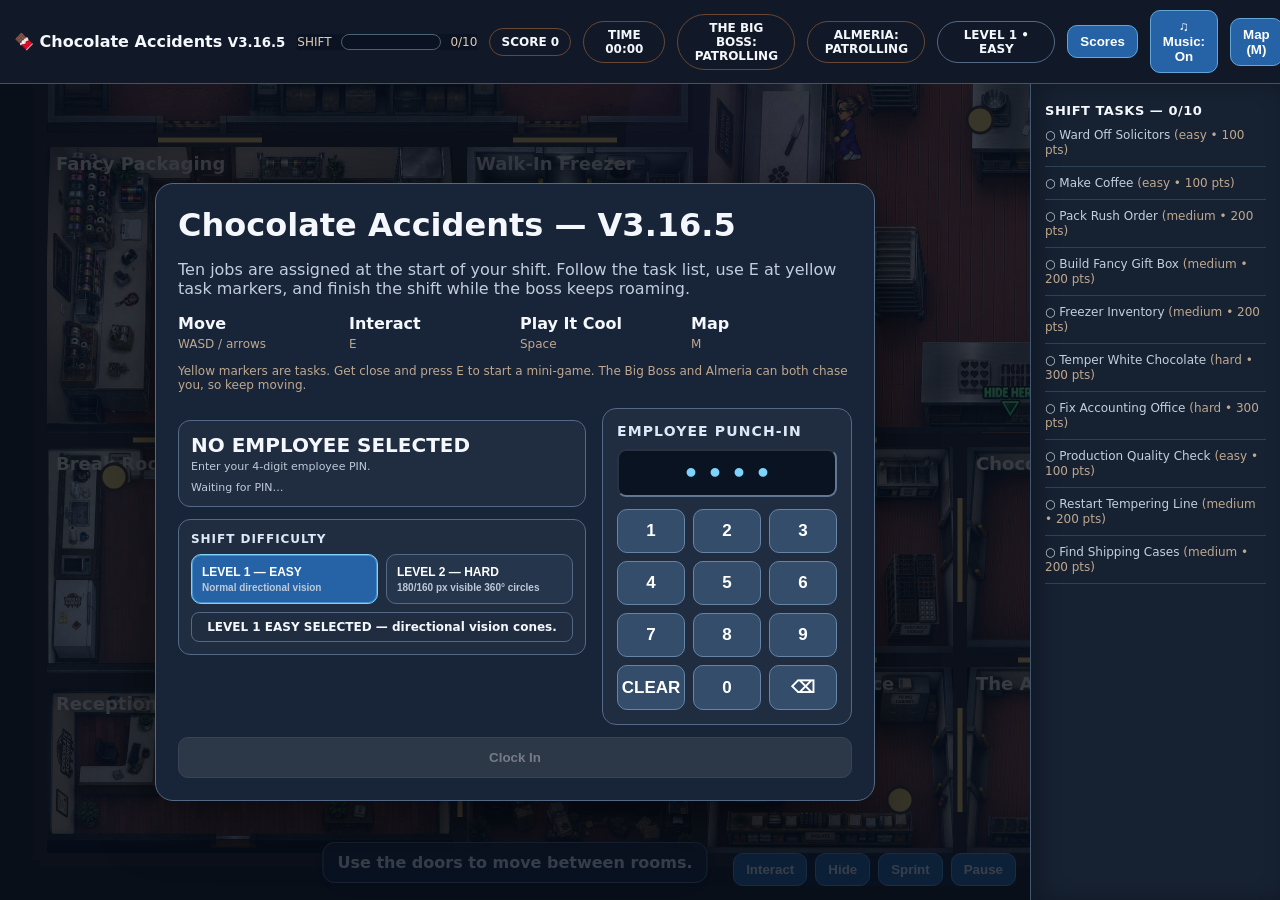
==== index.html @ e244dc90 "Add files via upload" ====
<!doctype html>
<html lang="en">
<head>
<meta charset="utf-8" />
<meta name="viewport" content="width=device-width,initial-scale=1,maximum-scale=1,user-scalable=no" />
<title>Chocolate Accidents — V3.16.5</title>
<style>
:root{--cream:#fff5e5;--brown:#27180f;--accent:#ffc35c;--danger:#ff6258;--green:#69d18f}
*{box-sizing:border-box}html,body{margin:0;height:100%;overflow:hidden;background:#100c09;color:var(--cream);font-family:Inter,system-ui,Segoe UI,Arial,sans-serif}
#app{height:100%;display:grid;grid-template-columns:minmax(0,1fr) 250px;grid-template-rows:auto 1fr}.topbar{grid-column:1/-1;min-height:64px;background:linear-gradient(#2c1d14,#1d130e);border-bottom:1px solid #5c3e2b;display:flex;align-items:center;gap:12px;padding:10px 14px;z-index:5}.brand{font-weight:900;white-space:nowrap}.brand span{color:var(--accent)}.progress-wrap{flex:1;display:flex;gap:9px;align-items:center;min-width:180px}.bar{height:16px;flex:1;border-radius:99px;overflow:hidden;background:#0e0a07;border:1px solid #674630}.fill{height:100%;width:0;background:linear-gradient(90deg,#ffd779,#ff9d48)}.stat{font-size:12px;color:#decab2;white-space:nowrap}.pill{padding:6px 10px;border:1px solid #684733;border-radius:999px;font-size:12px;font-weight:900;min-width:118px;text-align:center}button{border:1px solid #765239;background:#38251a;color:#fff4e7;border-radius:10px;padding:8px 12px;font-weight:800;cursor:pointer}button:hover{background:#4b3222}button:disabled{opacity:.45}.stage{grid-column:1;grid-row:2;position:relative;min-height:0;background:#090705}canvas{display:block;width:100%;height:100%}.hint{position:absolute;left:50%;bottom:17px;transform:translateX(-50%);background:#21150feF;border:1px solid #74513a;border-radius:12px;padding:10px 14px;font-weight:800;max-width:min(92vw,680px);text-align:center;pointer-events:none;box-shadow:0 8px 28px #0009}.controls{position:absolute;right:14px;bottom:14px;display:flex;gap:8px;flex-wrap:wrap;justify-content:flex-end}.overlay{position:absolute;inset:0;background:#080605ca;display:none;align-items:center;justify-content:center;padding:18px;z-index:10}.overlay.show{display:flex}.card{width:min(720px,96vw);max-height:90vh;overflow:auto;background:linear-gradient(#2d1e15,#21160f);border:1px solid #78533a;border-radius:18px;padding:22px;box-shadow:0 24px 80px #000c}.card h1,.card h2{margin:0 0 8px}.sub{color:#d5bea6}.small{font-size:12px;color:#bfa88f}.row{display:flex;gap:10px;flex-wrap:wrap}.row>div{flex:1;min-width:120px}.taskArea{margin-top:14px;padding:16px;background:#160f0b;border:1px solid #60432f;border-radius:14px}.taskArea .bar{height:24px}.taskBtns{display:flex;gap:8px;justify-content:center;flex-wrap:wrap;margin-top:14px}.taskBtns button{min-width:92px}.taskList{grid-column:2;grid-row:2;background:#17100d;border-left:1px solid #5b3d2a;padding:16px 14px;overflow:auto;box-shadow:inset 8px 0 22px #0004}.taskList b{font-size:13px;letter-spacing:.04em}.taskList div{font-size:12px;color:#d9c2a9;margin-top:9px;line-height:1.25;padding-bottom:8px;border-bottom:1px solid #332319}.taskList .done{color:#76d89b;text-decoration:line-through}.roomToast{position:absolute;left:50%;top:18px;transform:translateX(-50%);padding:8px 16px;border-radius:999px;background:#110c08dc;border:1px solid #6d4a34;font-weight:900;opacity:0;transition:opacity .18s;pointer-events:none}.roomToast.show{opacity:1}@media(max-width:760px){#app{grid-template-columns:1fr;grid-template-rows:auto 1fr auto}.topbar{grid-column:1;grid-row:1;flex-wrap:wrap}.brand{width:100%}.progress-wrap{order:3;width:100%}.stage{grid-column:1;grid-row:2}.taskList{grid-column:1;grid-row:3;max-height:112px;border-left:0;border-top:1px solid #5b3d2a;padding:8px 12px;display:grid;grid-template-columns:repeat(2,minmax(0,1fr));gap:3px 12px}.taskList b{grid-column:1/-1}.taskList div{font-size:10px;margin-top:2px;padding-bottom:2px;border-bottom:0}.controls{bottom:72px}.hint{bottom:126px}#mobilePad{display:grid}}


.miniBar{position:relative;overflow:visible!important;margin-top:22px}
.scanZone{display:none;position:absolute;left:45%;width:20%;top:0;bottom:0;background:#65d18f55;border-left:2px solid #8ff0ae;border-right:2px solid #8ff0ae;z-index:1}
.scanBoundary{display:none;position:absolute;top:-4px;bottom:-4px;width:3px;background:#fff1a8;z-index:4;box-shadow:0 0 5px #000}
.scanBoundary span{position:absolute;top:-23px;left:50%;transform:translateX(-50%);font-size:10px;font-weight:900;letter-spacing:.08em;color:#fff1a8;background:#24170f;border:1px solid #7b583c;border-radius:5px;padding:2px 5px;white-space:nowrap}
.scanLow{left:45%}.scanHigh{left:65%}
.scanInstruction{display:none;text-align:center;margin-top:10px;font-size:12px;color:#e7d6bf;font-weight:700}
.miniBar.scanning .scanZone,.miniBar.scanning .scanBoundary,.miniBar.scanning + .scanInstruction{display:block}
.miniBar.scanning #miniFill{position:absolute!important;top:-3px!important;bottom:-3px!important;height:auto!important;width:5px!important;left:0;background:#ffef69!important;border-radius:4px!important;z-index:5;box-shadow:0 0 8px #ffef69}


.heatGame{display:none;margin-top:18px}
.heatGame.active{display:block}
.heatReadout{display:flex;align-items:center;justify-content:space-between;color:#d7c0a7;font-size:11px;font-weight:800;letter-spacing:.08em}
.heatReadout strong{font-size:22px;color:#f4e6d1;letter-spacing:0}
.heatMeter{position:relative;height:32px;margin-top:28px;border:2px solid #704c34;border-radius:10px;background:linear-gradient(90deg,#6b91bf 0%,#8fb0c8 22%,#bba96d 48%,#b87548 72%,#a9483f 100%);overflow:visible}
.perfectZone{position:absolute;left:42.5%;width:17.5%;top:-2px;bottom:-2px;border:3px solid #9be6a7;background:#74c98244;border-radius:7px}
.perfectZone span{position:absolute;left:50%;top:-27px;transform:translateX(-50%);white-space:nowrap;font-size:10px;font-weight:900;letter-spacing:.08em;color:#9be6a7;background:#20150f;border:1px solid #5a3e2d;border-radius:5px;padding:2px 6px}
.heatNeedle{position:absolute;left:17.5%;top:-8px;width:5px;height:44px;background:#fff3b5;border-radius:5px;transform:translateX(-50%);box-shadow:0 0 7px #000}
.heatNeedle:after{content:'';position:absolute;left:50%;top:-7px;transform:translateX(-50%);border-left:6px solid transparent;border-right:6px solid transparent;border-top:8px solid #fff3b5}
.heatScale{display:flex;justify-content:space-between;margin-top:7px;color:#bba58c;font-size:10px}
.temperLabel{display:flex;justify-content:space-between;align-items:center;margin-top:18px;font-size:12px;color:#e6d4bd}
.temperTrack{height:12px;margin-top:6px;border:1px solid #684833;border-radius:999px;background:#241811;overflow:hidden}
.temperFill{height:100%;width:0%;background:#79ce8c;transition:width .1s linear}
.heatHelp{text-align:center;color:#d9c3a8;font-size:11px;margin:10px 0 0}


/* V3.15.4 employee punch-in */
.punchWrap{display:grid;grid-template-columns:minmax(0,1fr) 250px;gap:16px;align-items:start;margin-top:16px}
.punchPanel{background:#21150f;border:1px solid #6b4933;border-radius:14px;padding:14px}
.punchPanel h3{margin:0 0 8px;font-size:14px;letter-spacing:.08em}
.pinDisplay{height:48px;border:2px inset #6b4933;border-radius:9px;background:#0d0b09;color:#f6e8cf;display:flex;align-items:center;justify-content:center;font-size:25px;font-weight:900;letter-spacing:.32em;padding-left:.32em;margin:10px 0 12px}
.keypad{display:grid;grid-template-columns:repeat(3,1fr);gap:8px}
.keypad button{padding:11px 0;font-size:17px;font-weight:900}
.employeeCard{background:#1b120d;border:1px solid #60422f;border-radius:12px;padding:12px;margin-top:12px}
.employeeCard .empName{font-size:20px;font-weight:900;color:#f2dfc5}
.employeeCard .empRole{font-size:11px;color:#c9ae90;margin-top:3px}
.employeeCard .empStatus{font-size:11px;margin-top:8px;color:#d6c3ab}
.empReady{color:#83d99a!important}
.pinError{color:#e88276!important}
#startBtn[disabled]{opacity:.4;cursor:not-allowed;filter:grayscale(.4)}
@media(max-width:700px){.punchWrap{grid-template-columns:1fr}.punchPanel{max-width:330px;margin:auto;width:100%}}


/* V3.15.4 cool industrial UI */
html,body{background:#0b1220!important;color:#f4f7fb!important}
.topbar{background:#111827!important;border-color:#41536a!important;color:#f4f7fb!important}
.brand,.brand span{color:#f4f7fb!important}.progress-wrap,.progress,.bar,.temperTrack{background:#0b1322!important;border-color:#4b6079!important}
.taskList{background:#162132!important;border-color:#43566f!important;color:#f4f7fb!important}.taskList div{color:#c4cfdd!important;border-color:#304156!important}.taskList .done{color:#65d98a!important}
.overlay{background:#07101dcc!important}.card{background:#182437!important;border-color:#536985!important;color:#f4f7fb!important;box-shadow:0 18px 55px #0008!important}.card .sub,.sub{color:#c2cedd!important}
button{background:#2563a6!important;border-color:#62a6d8!important;color:#fff!important}button:hover{background:#3179bd!important}button.secondary,#leaveTaskBtn{background:#334155!important;border-color:#64748b!important}
.hint,.roomToast{background:#172235e8!important;border-color:#5d718c!important;color:#fff!important}.taskArea,.employeeCard,.punchPanel{background:#202d40!important;border-color:#536985!important}
.employeeCard .empName{color:#f4f7fb!important}.employeeCard .empRole,.employeeCard .empStatus{color:#bdc9d8!important}.pinDisplay{background:#091321!important;border-color:#607894!important;color:#7dd3fc!important}
.punchPanel h3{color:#dce8f5!important}.keypad button{background:#334d6b!important;border-color:#6685a6!important}.keypad button:hover{background:#41658a!important}.empReady{color:#69dc91!important}.pinError{color:#ff7c76!important}
.scanHelp,.scanInstruction,.heatHelp{color:#c5d2e1!important}.meter,.miniBar{background:#0d1726!important;border-color:#536985!important}.scanMark,.scanBoundary{background:#f8dc72!important}
.scanMark b,.scanBoundary span,.perfectZone span{background:#152236!important;border-color:#607895!important}.heatReadout,.temperLabel{color:#d8e3ef!important}.heatScale{color:#aebdce!important}
.controls{background:#111b2be6!important;border-color:#536985!important;color:#dce6f2!important}#startBtn[disabled]{background:#475569!important;border-color:#64748b!important}

/* V3.15.4 bathroom interaction */
#davidMessage{position:fixed;left:50%;top:20%;transform:translateX(-50%);z-index:40;
 display:none;padding:12px 18px;border-radius:12px;background:#111827ee;border:1px solid #71839a;
 color:#fff;font-weight:900;box-shadow:0 8px 28px #0008}
#davidMessage.show{display:block;animation:davidPop .18s ease-out}
@keyframes davidPop{from{transform:translateX(-50%) scale(.92);opacity:0}to{transform:translateX(-50%) scale(1);opacity:1}}


/* V3.15.4 mobile experience */
#tasksToggleBtn{display:none}
#mobileJoystick{display:none}
.actionIcon{display:none}
.actionLabel{display:inline}
.stage button,#mobileJoystick,#mobileJoystick *,#actionControls,#actionControls *{
  -webkit-user-select:none!important;user-select:none!important;
  -webkit-touch-callout:none!important;-webkit-tap-highlight-color:transparent!important;
}
.stage button,#mobileJoystick{touch-action:none}

@media(max-width:760px){
  html,body,#app,.stage,canvas{overscroll-behavior:none}
  #app{grid-template-columns:1fr!important;grid-template-rows:auto minmax(0,1fr)!important}
  .topbar{grid-column:1!important;grid-row:1!important;min-height:52px!important;padding:6px 8px!important;gap:6px!important;flex-wrap:nowrap!important}
  .brand{width:auto!important;flex:1;font-size:13px;overflow:hidden;text-overflow:ellipsis}
  .brand small{display:none}
  .progress-wrap{order:0!important;width:auto!important;min-width:72px!important;max-width:128px!important;gap:4px!important}
  .progress-wrap .stat:first-child{display:none}
  .bar{height:11px!important}
  .stat{font-size:10px!important}
  .pill,#restartBtn{display:none!important}
  #mapBtn,#tasksToggleBtn{padding:7px 9px!important;border-radius:9px!important;font-size:11px!important;min-width:0!important;flex:none}
  #tasksToggleBtn{display:block!important}

  .stage{grid-column:1!important;grid-row:2!important;overflow:hidden!important}

  .taskList{
    position:fixed!important;z-index:25!important;top:58px!important;right:8px!important;
    width:min(82vw,330px)!important;max-height:52vh!important;display:block!important;
    padding:12px 14px!important;border:1px solid #536985!important;border-radius:14px!important;
    box-shadow:0 14px 38px #000a!important;
    transform:translateX(calc(100% + 22px));opacity:0;pointer-events:none;
    transition:transform .18s ease,opacity .18s ease;
  }
  .taskList.mobileOpen{transform:translateX(0);opacity:1;pointer-events:auto}
  .taskList b{display:block;font-size:12px;margin-bottom:5px}
  .taskList div{font-size:11px!important;margin-top:5px!important;padding:5px 0!important;border-bottom:1px solid #304156!important}

  #mobileJoystick{
    display:block;position:absolute;left:14px;bottom:max(14px,env(safe-area-inset-bottom));
    width:118px;height:118px;z-index:7;
  }
  .joystickRing{
    position:absolute;inset:0;border-radius:50%;background:#111b2bb8;border:2px solid #6b819cbb;
    box-shadow:inset 0 0 25px #0008,0 5px 20px #0007;
  }
  .joystickRing:before{content:'';position:absolute;left:50%;top:50%;width:5px;height:5px;border-radius:50%;background:#91a5bd;transform:translate(-50%,-50%);opacity:.7}
  .joystickKnob{
    position:absolute;width:52px;height:52px;left:50%;top:50%;border-radius:50%;
    transform:translate(-50%,-50%);background:#3979a9e8;border:2px solid #84b8de;
    box-shadow:0 5px 15px #0008,inset 0 1px 3px #ffffff44;pointer-events:none;
  }

  .controls{
    right:14px!important;bottom:max(16px,env(safe-area-inset-bottom))!important;
    display:grid!important;grid-template-columns:58px 58px!important;grid-template-rows:58px 58px!important;
    gap:8px!important;width:auto!important;background:transparent!important;border:0!important;box-shadow:none!important;z-index:8;
  }
  .actionBtn{
    width:58px!important;height:58px!important;min-width:0!important;padding:0!important;border-radius:50%!important;
    display:flex!important;flex-direction:column;align-items:center;justify-content:center;gap:1px;opacity:.9;
    box-shadow:0 5px 18px #0008!important;
  }
  .interactAction{grid-column:2;grid-row:1 / span 2;align-self:center;width:66px!important;height:66px!important;margin-left:-4px}
  .hideAction{grid-column:1;grid-row:1}
  .sprintAction{grid-column:1;grid-row:2}
  .actionIcon{display:block;font-size:20px;line-height:20px}
  .interactAction .actionIcon{font-size:23px}
  .actionLabel{display:block;font-size:8px;line-height:9px;max-width:52px;overflow:hidden;text-overflow:ellipsis;white-space:nowrap}

  .hint{
    left:50%!important;bottom:max(94px,calc(env(safe-area-inset-bottom) + 94px))!important;
    max-width:56vw!important;padding:7px 10px!important;font-size:10px!important;line-height:1.2!important;border-radius:10px!important;
  }
  .roomToast{top:10px!important;font-size:11px!important;padding:6px 11px!important}

  .overlay{padding:8px!important}
  .card{width:min(96vw,720px)!important;max-height:88dvh!important;padding:14px!important;border-radius:14px!important}
  .card h1{font-size:22px}.card h2{font-size:19px}
  .taskArea{padding:11px!important;margin-top:9px!important}
  .taskBtns{margin-top:10px!important;gap:6px!important}
  .taskBtns button{min-width:76px!important;padding:9px 10px!important}
}


/* V3.15.4 Shipping Computer Arcade Hub */
.arcadeOverlay{position:absolute;inset:0;z-index:50;display:none;align-items:center;justify-content:center;padding:12px;background:#07101df2}
.arcadeOverlay.show{display:flex}
.arcadeShell{width:min(100%,1060px);height:min(100%,730px);display:grid;grid-template-rows:auto minmax(0,1fr);overflow:hidden;border:2px solid #607894;border-radius:16px;background:#0b1220;box-shadow:0 24px 70px #000c}
.arcadeBar{display:flex;align-items:center;justify-content:space-between;gap:12px;padding:8px 12px;background:#111827;border-bottom:1px solid #536985;color:#f4f7fb;font-weight:900}
.arcadeBar strong{color:#69d18f;letter-spacing:.06em}
.arcadePauseNotice{padding:4px 8px;border:1px solid #69d18f88;border-radius:999px;color:#b9f3cb;background:#163525;font-size:10px;letter-spacing:.06em;white-space:nowrap}
.arcadeBar .arcadeActions{display:flex;gap:8px;align-items:center}
.arcadeBar button{padding:6px 10px!important;background:#334155!important}
#backToArcadeBtn{display:none}
.arcadeMenu{display:flex;flex-direction:column;align-items:center;justify-content:center;gap:18px;padding:24px;overflow:auto;background:radial-gradient(circle at 50% 20%,#1b2d46 0,#0b1220 60%)}
.arcadeMenu h2{margin:0;font-size:28px;letter-spacing:.08em;color:#f5cf62}
.arcadeMenu p{margin:0;color:#b8c7d8;text-align:center}
.arcadeGames{width:min(980px,100%);display:grid;grid-template-columns:repeat(3,minmax(0,1fr));gap:14px}
.arcadeGameCard{min-height:190px;border:2px solid #526a86;border-radius:16px;background:#17243a;padding:18px;display:flex;flex-direction:column;justify-content:space-between;gap:10px;text-align:left}
.arcadeGameCard:hover{border-color:#78a9d8;background:#1d304d}
.arcadeGameCard h3{margin:0;color:#fff;font-size:20px}
.arcadeGameCard p{margin:0;text-align:left;color:#b9c9da;font-size:13px;line-height:1.4}
.arcadeGameCard .gameIcon{font-size:38px}
.arcadeGameCard button{align-self:stretch;margin-top:8px;background:#2563a6!important}
.arcadeGameView{display:none;min-height:0;background:#08090c}
.arcadeGameView.show{display:block}
#arcadeFrame{display:block;width:100%;height:100%;border:0;background:#08090c}
.arcadeNote{font-size:11px;color:#91a2b6}
@media(max-width:760px){
  .arcadeOverlay{padding:4px}.arcadeShell{border-radius:10px}.arcadeBar{font-size:11px;padding:5px 7px}
  .arcadeGames{grid-template-columns:1fr}.arcadeGameCard{min-height:130px;padding:12px}
  .arcadeMenu{padding:12px}.arcadeMenu h2{font-size:21px}
}


/* V3.15.4 Shipping Scale */
.shippingScaleGame{display:none;margin:0 auto 10px;max-width:860px}
.shippingScaleGame.active{display:block}
.shippingScaleCanvas{position:relative;width:100%;aspect-ratio:1197/815;overflow:hidden;border-radius:12px;background:#111}
.shippingScaleCanvas>img{position:absolute;inset:0;width:100%;height:100%;object-fit:contain;pointer-events:none;-webkit-user-select:none;user-select:none}
.scaleBg{z-index:1}
.scaleNeedle{z-index:3;transform-origin:47.786% 65.399%;transform:rotate(-90deg);will-change:transform}
.scaleCap{z-index:4}
.scaleResetArt,.scaleLockArt{z-index:5}
.scaleResetDownArt,.scaleLockDownArt{z-index:6;opacity:0;transition:opacity .045s linear}
.scaleResetDownArt.pressed,.scaleLockDownArt.pressed{opacity:1}
.scaleWeight{position:absolute;z-index:6;left:81.1%;top:50.7%;width:12.7%;height:11.7%;display:flex;align-items:center;justify-content:center;color:#8cff69;font-family:"Courier New",monospace;font-weight:900;font-size:clamp(18px,4.1vw,48px);letter-spacing:.04em;text-shadow:0 0 8px #55ff4488;pointer-events:none}
.scaleResult{position:absolute;z-index:7;left:29.5%;top:77.8%;width:41%;height:13%;display:flex;align-items:center;justify-content:center;text-align:center;font-weight:900;font-size:clamp(11px,2vw,24px);letter-spacing:.03em;color:#a8e98f;text-shadow:0 2px 3px #000;pointer-events:none;padding:0 3%}
.scaleHotspot{position:absolute;z-index:10;padding:0!important;margin:0!important;border:0!important;background:transparent!important;box-shadow:none!important;border-radius:8px!important;cursor:pointer;touch-action:manipulation;-webkit-user-select:none;user-select:none;-webkit-touch-callout:none}
.scaleResetHotspot{left:10%;top:79%;width:17%;height:14%}
.scaleLockHotspot{left:73%;top:79%;width:17%;height:14%}
.scaleHotspot:focus-visible{outline:3px solid #fff8b5;outline-offset:-3px}
.scaleRoundStatus{text-align:center;font-weight:900;font-size:12px;letter-spacing:.08em;color:#c8d5e4;margin-top:7px}
@media(max-width:760px){
  .shippingScaleGame{max-width:96vw}
  .shippingScaleCanvas{border-radius:8px}
  .scaleWeight{font-size:clamp(15px,5vw,32px)}
  .scaleResult{font-size:clamp(9px,2.8vw,16px)}
  .scaleRoundStatus{font-size:10px;margin-top:4px}
}


/* V3.15.4: no hover/focus visual on Shipping Scale hit areas */
.scaleHotspot,.scaleHotspot:hover,.scaleHotspot:focus,.scaleHotspot:focus-visible,.scaleHotspot:active{
appearance:none!important;-webkit-appearance:none!important;background:transparent!important;
background-color:transparent!important;background-image:none!important;border:0!important;
outline:0!important;box-shadow:none!important;filter:none!important;
-webkit-tap-highlight-color:transparent!important}
.scaleHotspot:hover{transform:none!important}
.scaleHotspot:focus-visible{outline:none!important;outline-offset:0!important}


/* V3.15.4 difficulty selector */
.difficultyPanel{margin-top:12px;padding:12px;background:#202d40;border:1px solid #536985;border-radius:12px}
.difficultyTitle{font-size:12px;font-weight:900;letter-spacing:.08em;color:#dce8f5;margin-bottom:8px}
.difficultyChoices{display:grid;grid-template-columns:1fr 1fr;gap:8px}
.difficultyBtn{padding:10px!important;text-align:left!important;background:#25364c!important;border-color:#536985!important}
.difficultyBtn strong{display:block;font-size:12px}
.difficultyBtn span{display:block;font-size:10px;color:#bdc9d8;margin-top:3px;font-weight:600}
.difficultyBtn.selected{background:#2563a6!important;border-color:#7dd3fc!important;box-shadow:inset 0 0 0 1px #7dd3fc66}
.difficultyBtn[data-difficulty="hard"].selected{background:#7a294a!important;border-color:#e381a9!important;box-shadow:inset 0 0 0 1px #e381a966}
.difficultyNote{font-size:10px;color:#bdc9d8;margin-top:8px}.difficultyConfirm{font-size:12px!important;font-weight:900;color:#f4f7fb!important;padding:7px 9px;border:1px solid #536985;border-radius:8px;text-align:center}
@media(max-width:700px){.difficultyChoices{grid-template-columns:1fr}}
.scorePill{min-width:82px!important}.leaderboardCard{width:min(980px,96vw)!important}.leaderboardGrid{display:grid;grid-template-columns:repeat(3,minmax(0,1fr));gap:12px;margin:16px 0}.leaderboardPanel{background:#111827;border:1px solid #536985;border-radius:12px;padding:12px}.leaderboardPanel h3{margin:0 0 9px;color:#ffd779}.leaderboardRow{display:grid;grid-template-columns:28px 1fr auto;gap:7px;padding:7px 0;border-bottom:1px solid #334155;font-size:12px;text-align:left}.leaderboardRow:last-child{border-bottom:0}.leaderboardMeta{display:block;color:#9fb0c4;font-size:10px}.leaderboardEmpty{color:#9fb0c4;font-size:12px}.leaderboardActions{display:flex;gap:8px}.leaderboardActions button{flex:1}.endScoreSummary{margin:14px 0;padding:12px;border-radius:12px;background:#111827;border:1px solid #536985;font-weight:800}
.initialsEntry{display:none;margin:14px 0;padding:16px;background:#090f1b;border:2px solid #ffd779;border-radius:12px}.initialsEntry.show{display:block}.initialsEntry label{display:block;color:#ffd779;font-weight:900;letter-spacing:.12em;margin-bottom:10px}.initialsInput{display:block;width:190px;margin:0 auto 10px;padding:8px 12px;background:#020617;color:#fff5b8;border:2px solid #7dd3fc;border-radius:8px;text-align:center;font:900 38px/1 monospace;letter-spacing:.28em;text-transform:uppercase}.initialsInput:focus{outline:3px solid #7dd3fc55}.initialsStatus{min-height:18px;margin:8px 0;color:#bdc9d8;font-size:12px}.initialsSubmit{width:100%;background:#8a5a0b!important;border-color:#ffd779!important}
.pauseCard{width:min(520px,94vw)!important;text-align:center}.pauseCard h1{color:#ffd779}.pauseActions{display:grid;grid-template-columns:1fr 1fr;gap:10px;margin-top:18px}.pauseActions button{min-height:46px}.pauseActions .wide{grid-column:1/-1}.pauseControls{margin:14px 0 0;padding:12px;background:#0d1726;border:1px solid #536985;border-radius:10px;text-align:left;line-height:1.65}.pauseControls[hidden],.pauseConfirm[hidden]{display:none}.pauseConfirm{margin-top:14px;padding:14px;background:#251516;border:1px solid #a85c59;border-radius:10px}.pauseConfirmActions{display:flex;gap:8px;margin-top:10px}.pauseConfirmActions button{flex:1}.dangerButton{background:#642c2c!important;border-color:#b76464!important}.pauseHint{color:#9fb0c4;font-size:12px;margin-top:14px}
@media(max-width:900px){.leaderboardGrid{grid-template-columns:1fr}.scorePill{display:none!important}}

</style>
</head>
<body><div id="app">
<div class="topbar"><div class="brand">🍫 <span>Chocolate Accidents</span> <small>V3.16.5</small></div><div class="progress-wrap"><div class="stat">SHIFT</div><div class="bar"><div class="fill" id="shiftFill"></div></div><div class="stat" id="taskCount">0/10</div></div><div class="pill scorePill">SCORE <span id="scoreValue">0</span></div><div class="pill scorePill">TIME <span id="shiftTime">00:00</span></div><div class="pill" id="bossStatus">THE BIG BOSS: PATROLLING</div><div class="pill" id="almeriaStatus">ALMERIA: ACTIVE</div><div class="pill" id="difficultyStatus">LEVEL 1 • EASY</div><button id="scoresBtn">Scores</button><button id="musicBtn" type="button" aria-pressed="true">♫ Music: On</button><button id="tasksToggleBtn" aria-expanded="false">Tasks</button><button id="mapBtn">Map (M)</button><button id="restartBtn">Clock Out</button></div>
<div class="stage" id="stage"><canvas id="game" tabindex="0"></canvas><div class="roomToast" id="roomToast"></div><div class="hint" id="hint">Use the doors to move between rooms.</div>
<div class="controls" id="actionControls">
  <button id="interactBtn" class="actionBtn interactAction" aria-label="Interact"><span class="actionIcon">✋</span><span class="actionLabel">Interact</span></button>
  <button id="hideBtn" class="actionBtn hideAction" aria-label="Hide"><span class="actionIcon">◉</span><span class="actionLabel">Hide</span></button>
  <button id="sprintBtn" class="actionBtn sprintAction" aria-label="Sprint"><span class="actionIcon">⚡</span><span class="actionLabel">Sprint</span></button>
  <button id="pauseBtn" class="actionBtn" aria-label="Pause"><span class="actionIcon">Ⅱ</span><span class="actionLabel">Pause</span></button>
</div>
<div id="mobileJoystick" aria-label="Movement joystick"><div class="joystickRing"><div class="joystickKnob" id="joystickKnob"></div></div></div>
<div class="arcadeOverlay" id="arcadeOverlay">
  <div class="arcadeShell">
    <div class="arcadeBar">
      <strong id="arcadeTitle">SHIPPING COMPUTER — ARCADE</strong>
      <span class="arcadePauseNotice">SHIFT TIMER PAUSED</span>
      <div class="arcadeActions">
        <button id="backToArcadeBtn">Back to Games</button>
        <button id="exitArcadeBtn">Exit Arcade (Esc)</button>
      </div>
    </div>
    <div class="arcadeMenu" id="arcadeMenu">
      <h2>SELECT A GAME</h2>
      <p>Definitely important shipping-computer business.</p>
      <div class="arcadeGames">
        <div class="arcadeGameCard">
          <div class="gameIcon">🚂</div>
          <h3>Train Tag</h3>
          <p>Dodge trains and make it across the tracks to tag the graffiti wall.</p>
          <button type="button" data-arcade-game="train-tag">Play Train Tag</button>
        </div>
        <div class="arcadeGameCard">
          <div class="gameIcon">🛹</div>
          <h3>Fredo Skates</h3>
          <p>Clear obstacles, collect coins, and keep Fredo's run alive.</p>
          <button type="button" data-arcade-game="fredo-skates">Play Fredo Skates</button>
        </div>
        <div class="arcadeGameCard">
          <div class="gameIcon">🐦</div>
          <h3>Pigeon Chase</h3>
          <p>Take Little Alvaro out for another completely normal pigeon chase.</p>
          <button type="button" data-arcade-game="pigeon-chase">Play Pigeon Chase</button>
        </div>
        <div class="arcadeGameCard">
          <div class="gameIcon">🦌</div>
          <h3>Reindeer Roundup</h3>
          <p>Lead five escaped reindeer into their North Pole stable before time runs out.</p>
          <button type="button" data-arcade-game="reindeer-roundup">Play Reindeer Roundup</button>
        </div>
        <div class="arcadeGameCard">
          <div class="gameIcon">🕯️</div>
          <h3>The Inheritance</h3>
          <p>Explore the Hale house, gather evidence, expose a killer, and choose how the truth survives.</p>
          <button type="button" data-arcade-game="the-inheritance">Play The Inheritance</button>
        </div>
      </div>
      <div class="arcadeNote">All five arcade games are included directly in this package.</div>
    </div>
    <div class="arcadeGameView" id="arcadeGameView">
      <iframe id="arcadeFrame" src="about:blank" title="Chocolate Accidents arcade game" allow="autoplay"></iframe>
    </div>
  </div>
</div>
<div class="overlay show" id="startOverlay"><div class="card"><h1>Chocolate Accidents — V3.16.5</h1><p class="sub">Ten jobs are assigned at the start of your shift. Follow the task list, use E at yellow task markers, and finish the shift while the boss keeps roaming.</p><div class="row"><div><b>Move</b><br><span class="small">WASD / arrows</span></div><div><b>Interact</b><br><span class="small">E</span></div><div><b>Play It Cool</b><br><span class="small">Space</span></div><div><b>Map</b><br><span class="small">M</span></div></div><p class="small">Yellow markers are tasks. Get close and press E to start a mini-game. The Big Boss and Almeria can both chase you, so keep moving.</p>
<div class="punchWrap" id="punchWrap">
  <div>
    <div class="employeeCard">
      <div class="empName" id="employeeName">NO EMPLOYEE SELECTED</div>
      <div class="empRole" id="employeeRole">Enter your 4-digit employee PIN.</div>
      <div class="empStatus" id="employeeStatus">Waiting for PIN…</div>
    </div>

    <div class="difficultyPanel">
      <div class="difficultyTitle">SHIFT DIFFICULTY</div>
      <div class="difficultyChoices">
        <button type="button" class="difficultyBtn selected" data-difficulty="easy" aria-pressed="true">
          <strong>LEVEL 1 — EASY</strong>
          <span>Normal directional vision</span>
        </button>
        <button type="button" class="difficultyBtn" data-difficulty="hard" aria-pressed="false">
          <strong>LEVEL 2 — HARD</strong>
          <span>180/160 px visible 360° circles</span>
        </button>
      </div>
      <div class="difficultyNote difficultyConfirm" id="difficultyNote">LEVEL 1 EASY SELECTED — directional vision cones.</div>
    </div>
  </div>
  <div class="punchPanel">
    <h3>EMPLOYEE PUNCH-IN</h3>
    <div class="pinDisplay" id="pinDisplay">••••</div>
    <div class="keypad" id="keypad">
      <button type="button" data-pin="1">1</button>
      <button type="button" data-pin="2">2</button>
      <button type="button" data-pin="3">3</button>
      <button type="button" data-pin="4">4</button>
      <button type="button" data-pin="5">5</button>
      <button type="button" data-pin="6">6</button>
      <button type="button" data-pin="7">7</button>
      <button type="button" data-pin="8">8</button>
      <button type="button" data-pin="9">9</button>
      <button type="button" id="pinClear">CLEAR</button>
      <button type="button" data-pin="0">0</button>
      <button type="button" id="pinBack">⌫</button>
    </div>
  </div>
</div>

<button id="startBtn" style="width:100%;margin-top:12px;padding:12px" disabled>Clock In</button></div></div>
<div class="overlay" id="taskOverlay"><div class="card"><h2 id="taskTitle">Task</h2><p class="sub" id="taskDesc"></p><div class="taskArea">
        <div class="bar miniBar" id="miniBar">
          <div class="scanZone" id="scanZone"></div>
          <div class="scanBoundary scanLow" id="scanLow"><span>LOW</span></div>
          <div class="scanBoundary scanHigh" id="scanHigh"><span>HIGH</span></div>
          <div class="fill" id="miniFill"></div>
        </div>
        <div class="scanInstruction" id="scanInstruction">Stop the needle between LOW and HIGH. Press SPACE or use STOP SCAN.</div>
<div class="heatGame" id="heatGame">
  <div class="heatReadout">
    <span>COLD</span>
    <strong id="heatTemp">82°F</strong>
    <span>HOT</span>
  </div>
  <div class="heatMeter">
    <div class="perfectZone"><span>PERFECT TEMP</span></div>
    <div class="heatNeedle" id="heatNeedle"></div>
  </div>
  <div class="heatScale">
    <span>75°F</span><span>85°F</span><span>95°F</span><span>105°F</span><span>115°F</span>
  </div>
  <div class="temperLabel"><span>Tempering Progress</span><strong id="temperPct">0%</strong></div>
  <div class="temperTrack"><div class="temperFill" id="temperFill"></div></div>
  <p class="heatHelp" id="heatHelp">Hold HEAT or hold SPACE to warm the chocolate. Release to let it cool naturally.</p>
</div>

        
<div id="shippingScaleGame" class="shippingScaleGame" aria-label="Shipping Scale task">
  <div class="shippingScaleCanvas">
    <img class="scaleBg" src="assets/tasks/shipping_scale/scale_background.png" alt="">
    <img class="scaleNeedle" id="scaleNeedle" src="assets/tasks/shipping_scale/needle.png" alt="">
    <img class="scaleCap" src="assets/tasks/shipping_scale/needle_cap.png" alt="">
    <img class="scaleResetArt" src="assets/tasks/shipping_scale/reset_btn.png" alt="">
    <img class="scaleResetDownArt" id="scaleResetDownArt" src="assets/tasks/shipping_scale/reset_btn_down.png" alt="">
    <img class="scaleLockArt" src="assets/tasks/shipping_scale/lock_in_btn.png" alt="">
    <img class="scaleLockDownArt" id="scaleLockDownArt" src="assets/tasks/shipping_scale/lock_in_btn_down.png" alt="">
    <div class="scaleWeight" id="scaleWeight">000</div>
    <div class="scaleResult" id="scaleResult"></div>
    <button type="button" class="scaleHotspot scaleResetHotspot" id="scaleResetBtn" aria-label="Reset scale"></button>
    <button type="button" class="scaleHotspot scaleLockHotspot" id="scaleLockBtn" aria-label="Lock in weight"></button>
  </div>
  <div class="scaleRoundStatus" id="scaleRoundStatus">CASE 1 OF 3</div>
</div>

        <div class="taskBtns" id="taskBtns"></div>
      </div><p class="small" id="taskTip"></p><button id="leaveTaskBtn" style="width:100%;margin-top:10px">Abandon Task (Esc)</button></div></div>
<div class="overlay" id="pauseOverlay"><div class="card pauseCard"><p class="small">SHIFT PAUSED</p><h1>The factory can wait. Probably.</h1><p class="sub">The shift timer, employees, tasks, and supervisors are frozen.</p><div class="pauseActions"><button id="resumeShiftBtn" class="wide">Resume Shift</button><button id="pauseControlsBtn">Controls</button><button id="pauseMusicBtn">♫ Music: On</button><button id="restartShiftBtn">Restart Shift</button><button id="pauseClockOutBtn" class="dangerButton">Clock Out</button></div><div id="pauseControlsPanel" class="pauseControls" hidden><b>Move:</b> WASD / Arrow Keys<br><b>Sprint:</b> Shift<br><b>Interact:</b> E<br><b>Play It Cool:</b> Space<br><b>Map:</b> M<br><b>Pause / Resume:</b> Esc</div><div id="pauseConfirm" class="pauseConfirm" hidden><strong id="pauseConfirmText"></strong><div class="pauseConfirmActions"><button id="pauseConfirmYes" class="dangerButton">Confirm</button><button id="pauseConfirmNo">Cancel</button></div></div><div class="pauseHint">Press Esc again to resume.</div></div></div>
<div class="overlay" id="mapOverlay"><div class="card"><h2>Factory Map</h2><p class="sub">Yellow = task · Blue = you · Red = boss · Green = hiding spot · Gold gaps = doors</p><canvas id="mapCanvas" width="900" height="560" style="width:100%;height:auto;background:#120e0b;border-radius:12px;border:1px solid #5f412e"></canvas><button id="closeMapBtn" style="width:100%;margin-top:12px">Close Map</button></div></div>
<div class="overlay" id="leaderboardOverlay"><div class="card leaderboardCard"><h2>Factory Scoreboard</h2><p class="sub" id="leaderboardStatus">Loading completed shifts…</p><div class="leaderboardGrid"><section class="leaderboardPanel"><h3>Highest Scores</h3><div id="scoreBoardRows"></div></section><section class="leaderboardPanel"><h3>Fastest — Level 1</h3><div id="easyTimeRows"></div></section><section class="leaderboardPanel"><h3>Fastest — Level 2</h3><div id="hardTimeRows"></div></section></div><div class="leaderboardActions"><button id="refreshLeaderboardBtn">Refresh</button><button id="closeLeaderboardBtn">Close</button></div></div></div>
<div class="overlay" id="endOverlay"><div class="card" style="text-align:center"><h1 id="endTitle"></h1><p class="sub" id="endText"></p><div class="endScoreSummary" id="endScoreSummary"></div><div class="initialsEntry" id="initialsEntry"><label for="initialsInput">ENTER YOUR INITIALS</label><input class="initialsInput" id="initialsInput" type="text" maxlength="3" inputmode="text" autocomplete="off" autocapitalize="characters" spellcheck="false" aria-describedby="initialsStatus"><div class="initialsStatus" id="initialsStatus">Type exactly three letters.</div><button class="initialsSubmit" id="submitInitialsBtn" disabled>Submit High Score</button></div><button id="endScoresBtn" style="width:100%;margin-bottom:8px">View Scoreboard</button><button id="endRestartBtn" style="width:100%">Play Again</button></div></div>
</div><div class="taskList" id="taskList"><b>SHIFT TASKS</b><div>Clock in to load tasks…</div></div></div>
<div id="davidMessage">David: “Just a Minute...”</div>
<audio id="themeMusic" src="assets/audio/cocoa-conveyor-caper.mp3" preload="auto" loop></audio>
<audio id="chaseMusic" src="assets/audio/sugar-alarm.mp3" preload="auto" loop></audio>

<script>
(()=>{
const canvas=document.getElementById('game'),ctx=canvas.getContext('2d'),stage=document.getElementById('stage'),mapCanvas=document.getElementById('mapCanvas'),mctx=mapCanvas.getContext('2d');
const ui={shiftFill:document.getElementById('shiftFill'),taskCount:document.getElementById('taskCount'),taskList:document.getElementById('taskList'),bossStatus:document.getElementById('bossStatus'),almeriaStatus:document.getElementById('almeriaStatus'),difficultyStatus:document.getElementById('difficultyStatus'),hint:document.getElementById('hint'),roomToast:document.getElementById('roomToast'),startOverlay:document.getElementById('startOverlay'),taskOverlay:document.getElementById('taskOverlay'),mapOverlay:document.getElementById('mapOverlay'),endOverlay:document.getElementById('endOverlay'),taskTitle:document.getElementById('taskTitle'),taskDesc:document.getElementById('taskDesc'),miniFill:document.getElementById('miniFill'),miniBar:document.getElementById('miniBar'),scanInstruction:document.getElementById('scanInstruction'),heatGame:document.getElementById('heatGame'),heatTemp:document.getElementById('heatTemp'),heatNeedle:document.getElementById('heatNeedle'),temperFill:document.getElementById('temperFill'),temperPct:document.getElementById('temperPct'),heatHelp:document.getElementById('heatHelp'),taskBtns:document.getElementById('taskBtns'),shippingScaleGame:document.getElementById('shippingScaleGame'),scaleNeedle:document.getElementById('scaleNeedle'),scaleWeight:document.getElementById('scaleWeight'),scaleResult:document.getElementById('scaleResult'),scaleRoundStatus:document.getElementById('scaleRoundStatus'),scaleLockBtn:document.getElementById('scaleLockBtn'),scaleResetBtn:document.getElementById('scaleResetBtn'),scaleLockDownArt:document.getElementById('scaleLockDownArt'),scaleResetDownArt:document.getElementById('scaleResetDownArt'),taskTip:document.getElementById('taskTip'),endTitle:document.getElementById('endTitle'),endText:document.getElementById('endText'),arcadeOverlay:document.getElementById('arcadeOverlay'),arcadeMenu:document.getElementById('arcadeMenu'),arcadeGameView:document.getElementById('arcadeGameView'),arcadeFrame:document.getElementById('arcadeFrame'),arcadeTitle:document.getElementById('arcadeTitle'),backToArcadeBtn:document.getElementById('backToArcadeBtn')};
const scoreUI={scoreValue:document.getElementById('scoreValue'),shiftTime:document.getElementById('shiftTime'),overlay:document.getElementById('leaderboardOverlay'),status:document.getElementById('leaderboardStatus'),scores:document.getElementById('scoreBoardRows'),easy:document.getElementById('easyTimeRows'),hard:document.getElementById('hardTimeRows'),summary:document.getElementById('endScoreSummary'),initialsEntry:document.getElementById('initialsEntry'),initialsInput:document.getElementById('initialsInput'),initialsStatus:document.getElementById('initialsStatus'),submitInitialsBtn:document.getElementById('submitInitialsBtn')};
const pauseUI={overlay:document.getElementById('pauseOverlay'),resume:document.getElementById('resumeShiftBtn'),controls:document.getElementById('pauseControlsBtn'),controlsPanel:document.getElementById('pauseControlsPanel'),music:document.getElementById('pauseMusicBtn'),restart:document.getElementById('restartShiftBtn'),clockOut:document.getElementById('pauseClockOutBtn'),confirm:document.getElementById('pauseConfirm'),confirmText:document.getElementById('pauseConfirmText'),confirmYes:document.getElementById('pauseConfirmYes'),confirmNo:document.getElementById('pauseConfirmNo')};
const SCORE_API='https://mosqhttdiosevizkcwnh.supabase.co/rest/v1/game_scores';
const SCORE_KEY='sb_publishable_Y2Dh0paxIO9Ck2Nz9olQ9A_H_eq4rYT';
const taskTiers={coffee:'easy',solicitors:'easy',choice:'easy',sequence:'medium',timing:'medium',shippingScale:'medium',hold:'hard',memory:'hard'};
const tierBase={easy:100,medium:200,hard:300};
let shiftScore=0,shiftStartedAt=0,shiftElapsed=0,scoreSubmitted=false,leaderboardActive=false,leaderboardReturnToEnd=false,currentEmployeePin='',currentEmployee=null,paused=false,pauseStartedAt=0,arcadePauseStartedAt=0,pendingPauseAction=null;
function elapsedSeconds(){const frozenAt=paused?pauseStartedAt:(arcadeActive&&arcadePauseStartedAt?arcadePauseStartedAt:performance.now());return shiftStartedAt?(running?(frozenAt-shiftStartedAt)/1000:shiftElapsed):0}
function formatTime(seconds){seconds=Math.max(0,Math.floor(seconds||0));return String(Math.floor(seconds/60)).padStart(2,'0')+':'+String(seconds%60).padStart(2,'0')}
function taskTier(task){return taskTiers[task.kind]||'medium'}
function taskPoints(task){return Math.round(tierBase[taskTier(task)]*(gameDifficulty==='hard'?1.5:1))}
function scoreHeaders(extra={}){return {apikey:SCORE_KEY,Authorization:'Bearer '+SCORE_KEY,...extra}}
function renderBoard(target,rows,valueFn){target.textContent='';if(!rows.length){const empty=document.createElement('div');empty.className='leaderboardEmpty';empty.textContent='No completed shifts yet.';target.appendChild(empty);return}rows.forEach((row,i)=>{const item=document.createElement('div');item.className='leaderboardRow';const rank=document.createElement('b');rank.textContent=String(i+1);const name=document.createElement('span');name.textContent=row.player_initials;const meta=document.createElement('small');meta.className='leaderboardMeta';meta.textContent=(row.difficulty==='hard'?'Level 2':'Level 1')+' • '+row.tasks_completed+' tasks';name.appendChild(meta);const value=document.createElement('b');value.textContent=valueFn(row);item.append(rank,name,value);target.appendChild(item)})}
async function fetchScores(order,difficulty=''){const params=new URLSearchParams({select:'player_initials,score,completion_seconds,tasks_completed,difficulty,created_at',completed_shift:'eq.true',order,limit:'10'});if(difficulty)params.set('difficulty','eq.'+difficulty);const response=await fetch(SCORE_API+'?'+params,{headers:scoreHeaders()});if(!response.ok)throw new Error('Score service returned '+response.status);return response.json()}
async function loadLeaderboard(){scoreUI.status.textContent='Loading completed shifts…';try{const [scores,easy,hard]=await Promise.all([fetchScores('score.desc,completion_seconds.asc'),fetchScores('completion_seconds.asc,score.desc','easy'),fetchScores('completion_seconds.asc,score.desc','hard')]);renderBoard(scoreUI.scores,scores,r=>r.score.toLocaleString()+' pts');renderBoard(scoreUI.easy,easy,r=>formatTime(r.completion_seconds));renderBoard(scoreUI.hard,hard,r=>formatTime(r.completion_seconds));scoreUI.status.textContent='Only completed shifts qualify. Times are ranked separately by level.'}catch(error){scoreUI.status.textContent='Online scoreboard unavailable. The game and local scoring still work.';[scoreUI.scores,scoreUI.easy,scoreUI.hard].forEach(el=>renderBoard(el,[],()=>''))}}
function openLeaderboard(returnToEnd=false){if(running&&!paused)openPause();leaderboardActive=true;leaderboardReturnToEnd=returnToEnd;keys={};scoreUI.overlay.classList.add('show');loadLeaderboard()}
function closeLeaderboard(){leaderboardActive=false;scoreUI.overlay.classList.remove('show');if(leaderboardReturnToEnd)ui.endOverlay.classList.add('show');leaderboardReturnToEnd=false;canvas.focus&&canvas.focus()}
function cleanInitials(value){return String(value||'').toUpperCase().replace(/[^A-Z]/g,'').slice(0,3)}
function prepareInitialsEntry(){scoreUI.initialsInput.value='';scoreUI.initialsStatus.textContent='Type exactly three letters.';scoreUI.submitInitialsBtn.disabled=true;scoreUI.initialsEntry.classList.add('show');setTimeout(()=>scoreUI.initialsInput.focus(),80)}
async function submitCompletedShift(){const initials=cleanInitials(scoreUI.initialsInput.value);if(scoreSubmitted||initials.length!==3)return;scoreSubmitted=true;scoreUI.submitInitialsBtn.disabled=true;scoreUI.initialsInput.disabled=true;scoreUI.initialsStatus.textContent='Submitting '+initials+'…';const record={player_initials:initials,score:shiftScore,completion_seconds:Number(shiftElapsed.toFixed(2)),tasks_completed:completed(),difficulty:gameDifficulty,completed_shift:true};try{const response=await fetch(SCORE_API,{method:'POST',headers:scoreHeaders({'Content-Type':'application/json',Prefer:'return=minimal'}),body:JSON.stringify(record)});if(!response.ok)throw new Error('Score service returned '+response.status);scoreUI.initialsStatus.textContent='High score saved as '+initials+'!';scoreUI.status.textContent='Shift score saved online.';scoreUI.initialsEntry.classList.remove('show');loadLeaderboard()}catch(error){scoreSubmitted=false;scoreUI.initialsInput.disabled=false;scoreUI.submitInitialsBtn.disabled=false;scoreUI.initialsStatus.textContent='Could not upload. Run supabase-setup.sql, then try again.'}}
const themeMusic=document.getElementById('themeMusic'),chaseMusic=document.getElementById('chaseMusic'),musicBtn=document.getElementById('musicBtn');let musicEnabled=true,activeMusicMode='none',chaseMusicGrace=0;themeMusic.volume=.32;chaseMusic.volume=.42;
function updateMusicButton(){musicBtn.textContent=musicEnabled?'♫ Music: On':'♫ Music: Off';musicBtn.setAttribute('aria-pressed',musicEnabled?'true':'false')}
function syncThemeMusic(dt=0){const spotted=boss.state==='CHASING'||almeria.state==='CHASING';if(spotted)chaseMusicGrace=3;else if(dt>0)chaseMusicGrace=Math.max(0,chaseMusicGrace-dt);const chaseActive=spotted||chaseMusicGrace>0,wanted=musicEnabled&&running&&!arcadeActive&&!paused?(chaseActive?'chase':'theme'):'none';if(wanted===activeMusicMode){updateMusicButton();updatePauseMusicButton();return}themeMusic.pause();chaseMusic.pause();if(wanted==='theme'){const playback=themeMusic.play();if(playback&&playback.catch)playback.catch(()=>{})}else if(wanted==='chase'){chaseMusic.currentTime=0;const playback=chaseMusic.play();if(playback&&playback.catch)playback.catch(()=>{})}activeMusicMode=wanted;updateMusicButton();updatePauseMusicButton()}
function updatePauseMusicButton(){if(pauseUI.music)pauseUI.music.textContent=musicEnabled?'♫ Music: On':'♫ Music: Off'}
function hidePauseConfirmation(){pendingPauseAction=null;pauseUI.confirm.hidden=true}
function showPauseConfirmation(action){pendingPauseAction=action;pauseUI.confirmText.textContent=action==='restart'?'Restart this shift? Current task progress and score will be lost.':'Clock out now? Current shift progress will be lost.';pauseUI.confirm.hidden=false}
function openPause(force=false){if(!running||paused||(activeTask&&!force)||arcadeActive||leaderboardActive)return;paused=true;pauseStartedAt=performance.now();keys={};player.moving=false;ui.mapOverlay.classList.remove('show');pauseUI.controlsPanel.hidden=true;pauseUI.controls.textContent='Controls';hidePauseConfirmation();pauseUI.overlay.classList.add('show');syncThemeMusic();updatePauseMusicButton()}
function resumeShift(){if(!paused)return;const now=performance.now();shiftStartedAt+=now-pauseStartedAt;paused=false;pauseStartedAt=0;pendingPauseAction=null;pauseUI.overlay.classList.remove('show');pauseUI.confirm.hidden=true;keys={};last=now;syncThemeMusic();canvas.focus&&canvas.focus()}
const WORLD={w:1800,h:1080}, WALL=14, DOOR=104;
const rooms=[
 {id:'shipping',name:'Shipping',x:40,y:40,w:660,h:280,c:'#6d4c36'},{id:'fancy',name:'Fancy Packaging',x:40,y:320,w:420,h:300,c:'#77533b'},{id:'walkin',name:'Walk-In Freezer',x:460,y:320,w:240,h:300,c:'#4e6876'},{id:'production',name:'Production',x:700,y:40,w:640,h:580,c:'#73543d'},
 {id:'break',name:'Break Room',x:40,y:620,w:300,h:240,c:'#67513e'},{id:'reception',name:'Reception',x:40,y:860,w:420,h:180,c:'#604839'},{id:'art',name:'Art Department',x:340,y:620,w:360,h:220,c:'#704d54'},{id:'mainboss',name:"Boss's Office",x:460,y:840,w:240,h:200,c:'#5a3c3c'},
 {id:'white',name:'White Room',x:700,y:620,w:260,h:220,c:'#88735f'},{id:'edible',name:'Accounting Office',x:700,y:840,w:260,h:200,c:'#68547b'},{id:'storage',name:'Chocolate Storage',x:960,y:620,w:380,h:220,c:'#675646'},
 {id:'storage_lower',name:'The AEP Room',x:960,y:840,w:220,h:200,c:'#675646'},
 {id:'bathroom_storage',name:'Bathroom',x:1180,y:840,w:160,h:200,c:'#667085'},
 {id:'whA',name:'Warehouse A',x:1340,y:40,w:420,h:360,c:'#615848'},{id:'whB',name:'Warehouse B',x:1340,y:400,w:420,h:340,c:'#615848'},{id:'sales',name:'Sales Office',x:1340,y:740,w:280,h:300,c:'#5d4b3e'},{id:'boss',name:"Control Room",x:1620,y:740,w:140,h:300,c:'#5a3c3c'}];
const roomBy=id=>rooms.find(r=>r.id===id);
const doors=[
 {a:'shipping',b:'fancy',o:'h',x:210,y:320},{a:'shipping',b:'walkin',o:'h',x:565,y:320},{a:'shipping',b:'production',o:'v',x:700,y:185},
 {a:'fancy',b:'walkin',o:'v',x:460,y:475},{a:'fancy',b:'break',o:'h',x:185,y:620},
 {a:'break',b:'art',o:'v',x:340,y:730},{a:'break',b:'reception',o:'h',x:230,y:860},{a:'art',b:'mainboss',o:'h',x:575,y:840},{a:'reception',b:'mainboss',o:'v',x:460,y:945},
 {a:'production',b:'white',o:'h',x:825,y:620},{a:'production',b:'storage',o:'h',x:1135,y:620},
 {a:'white',b:'edible',o:'h',x:825,y:840},{a:'white',b:'storage',o:'v',x:960,y:730},{a:'edible',b:'storage_lower',o:'v',x:960,y:940},
 {a:'storage',b:'whB',o:'v',x:1340,y:660},{a:'storage',b:'sales',o:'v',x:1340,y:800},{a:'whA',b:'whB',o:'h',x:1520,y:400},{a:'whB',b:'sales',o:'h',x:1480,y:740},{a:'sales',b:'boss',o:'v',x:1620,y:900},{a:'storage',b:'storage_lower',o:'h',x:1070,y:840},{a:'bathroom_storage',b:'sales',o:'v',x:1340,y:940,locked:true,isBathroom:true}
].map((d,i)=>({...d,id:i,open:0}));
const lockedBathroomDoor=doors.find(d=>d.isBathroom);
function gapsFor(room,edge){const out=[];for(const d of doors){if(d.a!==room.id&&d.b!==room.id)continue;if(edge==='top'&&d.o==='h'&&Math.abs(d.y-room.y)<2)out.push([d.x-DOOR/2,d.x+DOOR/2]);if(edge==='bottom'&&d.o==='h'&&Math.abs(d.y-(room.y+room.h))<2)out.push([d.x-DOOR/2,d.x+DOOR/2]);if(edge==='left'&&d.o==='v'&&Math.abs(d.x-room.x)<2)out.push([d.y-DOOR/2,d.y+DOOR/2]);if(edge==='right'&&d.o==='v'&&Math.abs(d.x-(room.x+room.w))<2)out.push([d.y-DOOR/2,d.y+DOOR/2]);}return out.sort((a,b)=>a[0]-b[0])}
const walls=[];function addEdge(room,edge){const horiz=edge==='top'||edge==='bottom',start=horiz?room.x:room.y,end=horiz?room.x+room.w:room.y+room.h,gaps=gapsFor(room,edge);let cur=start;for(const g of gaps){if(g[0]>cur){if(horiz)walls.push({x:cur,y:edge==='top'?room.y-WALL/2:room.y+room.h-WALL/2,w:g[0]-cur,h:WALL});else walls.push({x:edge==='left'?room.x-WALL/2:room.x+room.w-WALL/2,y:cur,w:WALL,h:g[0]-cur})}cur=Math.max(cur,g[1])}if(cur<end){if(horiz)walls.push({x:cur,y:edge==='top'?room.y-WALL/2:room.y+room.h-WALL/2,w:end-cur,h:WALL});else walls.push({x:edge==='left'?room.x-WALL/2:room.x+room.w-WALL/2,y:cur,w:WALL,h:end-cur})}}
rooms.forEach(r=>['top','bottom','left','right'].forEach(e=>addEdge(r,e)));
// Furniture is intentionally pushed toward room edges so every department has a clear route through it.
// The `solid` flag lets small decorative pieces remain visible without turning them into movement traps.
const furniture=[
 {x:52,y:58,w:58,h:238,solid:true,draw:false,room:'shipping'},
 {x:142,y:57,w:118,h:58,solid:true,draw:false,room:'shipping'},
 {x:306,y:58,w:58,h:72,solid:true,draw:false,room:'shipping'},
 {x:370,y:58,w:190,h:78,solid:true,draw:false,room:'shipping'},
 {x:584,y:58,w:58,h:72,solid:true,draw:false,room:'shipping'},
 {x:248,y:222,w:226,h:70,solid:true,draw:false,room:'shipping'},
 {x:43,y:637,w:58,h:205,solid:true,draw:false,room:'break'},
 {x:208,y:656,w:110,h:58,solid:true,draw:false,room:'break'},
 {x:312,y:658,w:20,h:42,solid:true,draw:false,room:'break'},
 {x:303,y:817,w:28,h:28,solid:true,draw:false,room:'break'},
 {x:72,y:885,w:105,h:82,solid:true,draw:false,room:'reception'},
 {x:285,y:878,w:140,h:38,solid:true,draw:false,room:'reception'},
 {x:328,y:986,w:70,h:30,solid:true,draw:false,room:'reception'}
];
const solidFurniture=furniture.filter(o=>o.solid!==false);
const tasks=[
 {name:'Ward Off Solicitors',desc:'Send away three solicitors before they make it past Reception.',x:205,y:925,kind:'solicitors',done:false,room:'Reception',active:true},
 {name:'Make Coffee',desc:'Make a fresh cup of break-room coffee.',x:114,y:657,kind:'coffee',done:false,room:'Break Room',active:true},
 {name:'Pack Rush Order',desc:'Pack three boxes before the order gets any later.',x:585,y:245,kind:'sequence',done:false,room:'Shipping',active:true},
 {name:'Build Fancy Gift Box',desc:'Assemble a gift box in the correct order.',x:385,y:560,kind:'sequence',done:false,room:'Fancy Packaging',active:true},
 {name:'Freezer Inventory',desc:'Scan three mystery cases before your fingers freeze.',x:560,y:530,kind:'timing',done:false,room:'Walk-In Freezer',active:true},
 {name:'Temper White Chocolate',desc:'Keep the temperature in the sweet spot.',x:820,y:785,kind:'hold',done:false,room:'White Room',active:true},
 {name:'Fix Accounting Office',desc:'Enter the printer reset sequence.',x:900,y:980,kind:'memory',done:false,room:'Accounting Office',active:true},
 {name:'Production Quality Check',desc:'Approve the good chocolates and reject the accidents.',x:1180,y:520,kind:'choice',done:false,room:'Production',active:true},
 {name:'Restart Tempering Line',desc:'Restart the production line in the proper order.',x:980,y:300,kind:'sequence',done:false,room:'Production',active:true},
 {name:'Find Shipping Cases',desc:'Use the package scale to find three cases in the acceptable weight range.',x:350,y:145,kind:'shippingScale',done:false,room:'Shipping',active:true},
 {name:'Warehouse Stock Check',desc:'Inspect five cases and flag the questionable ones.',x:1580,y:330,kind:'choice',done:false,room:'Warehouse A',active:false},
 {name:'Process Sales Order',desc:'Enter the order into the system in the correct sequence.',x:1510,y:930,kind:'memory',done:false,room:'Sales Office',active:false}
];
const BASE_TASK_COUNT=12;
const STARTING_TASK_COUNT=10;
let extraTaskSerial=0;
function activeTaskCount(){return tasks.filter(t=>t.active).length}
function addAlmeriaTask(){
  let added=tasks.find(t=>!t.active);
  if(added){
    added.active=true;
    added.done=false;
    return added;
  }
  const source=tasks[Math.floor(Math.random()*BASE_TASK_COUNT)];
  added={...source,name:`${source.name} — Extra ${++extraTaskSerial}`,done:false,active:true,assignedBy:'Almeria'};
  tasks.push(added);
  return added;
}
const hides=[
{x:248,y:748,label:'Break Room couch',coolAction:'ACT NATURAL',coolDetail:'Sits on the couch holding a coffee like he is supposed to be there.',approachX:230,approachY:758,hideX:268,hideY:688,exitX:218,exitY:772},
{x:525,y:570,label:'Freezer shelving',coolAction:'CHECK INVENTORY',coolDetail:'Checks boxes on the freezer shelf and pretends to verify inventory.'},
{x:385,y:790,label:'Art desk',coolAction:'FAKE A DEADLINE',coolDetail:'Sits at the computer clicking furiously like a deadline is five minutes away.'},
{x:1010,y:590,label:'Production machine',coolAction:'QUALITY CONTROL',coolDetail:'Stands at the machine inspecting chocolate like quality control depends on him.'},
{x:1490,y:790,label:'Warehouse boxes',coolAction:'CHECK THE SHELF',coolDetail:'Looks through the warehouse shelves like he is searching for a very specific case.',approachX:1460,approachY:790,hideX:1490,hideY:790,exitX:1455,exitY:790}
];
const player={hasBathroomKey:false,characterId:'chris',characterName:'Chris',x:210,y:950,r:13,speed:190,sprint:285,hidden:false,hideSpot:null,facing:'down',moving:false};
const boss={x:1690,y:930,r:14,speed:132,angle:Math.PI,state:'PATROLLING',patrolIndex:1,lastSeen:null,path:[],pathTimer:0,searchTimer:0,stuckTimer:0,lastX:1690,lastY:930};
let gameDifficulty='easy';
const productionHome={x:850,y:330,angle:Math.PI};
const almeria={x:850,y:330,r:14,speed:142,chaseSpeed:180,angle:Math.PI,state:'PATROLLING',patrolIndex:0,lastSeen:null,path:[],pathTimer:0,searchTimer:0,stuckTimer:0,lastX:850,lastY:330,cooldown:0};
// Roaming routes intentionally enter every major department, including the west-side offices.
const almeriaPatrol=[
 {x:1040,y:220},        // Production
 {x:820,y:220},         // Production west
 {x:620,y:190},         // Shipping east
 {x:300,y:190},         // Shipping
 {x:280,y:500},         // Fancy Packaging
 {x:170,y:760},         // Break Room
 {x:225,y:975},         // Reception
 {x:575,y:930},         // Boss's Office
 {x:520,y:745},         // Art Department
 {x:565,y:520},         // Walk-In Freezer
 {x:820,y:735},         // White Room
 {x:840,y:930},         // Accounting Office
 {x:1060,y:930},        // AEP Room
 {x:1135,y:735},        // Chocolate Storage
 {x:1475,y:650},        // Warehouse B
 {x:1510,y:220},        // Warehouse A
 {x:1510,y:900},        // Sales
 {x:1040,y:220}         // back to Production
];
const patrol=[
 {x:1690,y:930},        // Control Room
 {x:1510,y:900},        // Sales
 {x:1475,y:650},        // Warehouse B
 {x:1510,y:220},        // Warehouse A
 {x:1220,y:220},        // Production east
 {x:900,y:300},         // Production
 {x:650,y:190},         // Shipping doorway side
 {x:300,y:190},         // Shipping
 {x:280,y:500},         // Fancy Packaging
 {x:170,y:760},         // Break Room
 {x:225,y:975},         // Reception
 {x:575,y:930},         // Boss's Office
 {x:520,y:745},         // Art Department
 {x:170,y:760},         // Break Room again
 {x:565,y:520},         // Walk-In Freezer
 {x:820,y:735},         // White Room
 {x:840,y:930},         // Accounting Office
 {x:1060,y:930},        // AEP Room
 {x:1135,y:735},        // Chocolate Storage
 {x:1475,y:650},        // Warehouse B
 {x:1510,y:900},        // Sales
 {x:1690,y:930}         // Control Room
];
let keys={},running=false,activeTask=null,taskState=null,last=0,camera={x:0,y:0},lastRoom='',toastTimer=0;
let arcadeActive=false;
const shippingComputer={x:190,y:136,r:82};
function nearShippingComputer(){
  const r=roomAt(player.x,player.y);
  return !!r&&r.id==='shipping'&&Math.hypot(player.x-shippingComputer.x,player.y-shippingComputer.y)<shippingComputer.r;
}


const shippingArt=new Image();
shippingArt.src='assets/rooms/shipping.png';
const fancyPackagingArt=new Image();
fancyPackagingArt.src='assets/rooms/fancy_packaging.png';
const warehouseAArt=new Image();
warehouseAArt.src='assets/rooms/warehouse_a.png';
const warehouseBArt=new Image();
warehouseBArt.src='assets/rooms/warehouse_b.png';
const chocolateStorageArt=new Image();
chocolateStorageArt.src='assets/rooms/chocolate_storage.png';
const walkInFreezerArt=new Image();
walkInFreezerArt.src='assets/rooms/walk_in_freezer.png';
const whiteRoomArt=new Image();
whiteRoomArt.src='assets/rooms/white_room.png';
const productionArt=new Image();
productionArt.src='assets/rooms/production.png';
const accountingOfficeArt=new Image();
accountingOfficeArt.src='assets/rooms/accounting_office.png';
const aepRoomArt=new Image();
aepRoomArt.src='assets/rooms/aep_room.png';
const bathroomArt=new Image();
bathroomArt.src='assets/rooms/bathroom.png';

// Illustrated Break Room layer (designed at 4x, rendered into the existing 300x240 game room).
const breakRoomArt=new Image();
breakRoomArt.src='assets/rooms/break_room.png';
const receptionArt=new Image();
receptionArt.src='assets/rooms/reception.png';
const artDepartmentArt=new Image();
artDepartmentArt.src='assets/rooms/art_department.png';
const bigBossOfficeArt=new Image();
bigBossOfficeArt.src='assets/rooms/big_boss_office.png';
const controlRoomArt=new Image();
controlRoomArt.src='assets/rooms/control_room.png';
const salesOfficeArt=new Image();
salesOfficeArt.src='assets/rooms/sales_office.png';
const hideHereArt=new Image();
hideHereArt.src='assets/ui/hide_here.png';

// Chris replacement sprite set. Only the supplied replacement images are used.
const chrisSprites={};
const chrisFiles={
  idle:'assets/chris/idle.png',
  down1:'assets/chris/fwd1.png',
  down2:'assets/chris/fwd2.png',
  up1:'assets/chris/away1.png',
  up2:'assets/chris/away2.png',
  left1:'assets/chris/walk_left_1.png',
  left2:'assets/chris/walk_left_2.png',
  left3:'assets/chris/walk_left_3.png',
  left4:'assets/chris/walk_left_4.png',
  right1:'assets/chris/walk_right_1.png',
  right2:'assets/chris/walk_right_2.png',
  right3:'assets/chris/walk_right_3.png',
  right4:'assets/chris/walk_right_4.png'
};
for(const [key,url] of Object.entries(chrisFiles)){
  const img=new Image();
  img.src=url;
  chrisSprites[key]=img;
}
let playerAnimClock=0;
function playerSpriteKey(){
  // Only the new Chris replacement sprites are used.
  if(!player.moving)return 'idle';

  if(player.facing==='left'){
    const frame=(Math.floor(playerAnimClock*10)%4)+1;
    return 'left'+frame;
  }
  if(player.facing==='right'){
    const frame=(Math.floor(playerAnimClock*10)%4)+1;
    return 'right'+frame;
  }

  // Forward/away have two-frame walking animations.
  const verticalFrame=(Math.floor(playerAnimClock*7)%2)+1;
  return player.facing==='up'?'up'+verticalFrame:'down'+verticalFrame;
}
function drawChris(c,minimap=false){
  if(minimap){
    c.beginPath();c.arc(player.x,player.y,player.r,0,Math.PI*2);
    c.fillStyle=player.hidden?'#67a9ff88':'#67a9ff';c.fill();
    c.strokeStyle='#0e2a4c';c.lineWidth=3;c.stroke();
    return;
  }
  const img=chrisSprites[playerSpriteKey()];
  if(img&&img.complete&&img.naturalWidth){
    const h=69;
    const w=h*(img.naturalWidth/img.naturalHeight);
    const bob=player.moving?Math.sin(playerAnimClock*16)*1.2:0;
    c.drawImage(img,player.x-w/2,player.y-h+13+bob,w,h);
  }else{
    c.beginPath();c.arc(player.x,player.y,player.r,0,Math.PI*2);
    c.fillStyle='#67a9ff';c.fill();
    c.strokeStyle='#0e2a4c';c.lineWidth=3;c.stroke();
  }
}

// Renee boss sprites. The boss physics point stays at her feet so her artwork can be taller
// without making doorways or collision detection feel wider.
const reneeSprites={};
const reneeFiles={
  down1:'assets/renee/walk_front_1.png',
  down2:'assets/renee/walk_front_2.png',
  up1:'assets/renee/walk_back_1.png',
  up2:'assets/renee/walk_back_2.png',
  left1:'assets/renee/walk_left_1.png',
  left2:'assets/renee/walk_left_2.png',
  left3:'assets/renee/walk_left_3.png',
  left4:'assets/renee/walk_left_4.png',
  right1:'assets/renee/walk_right_1.png',
  right2:'assets/renee/walk_right_2.png',
  right3:'assets/renee/walk_right_3.png',
  right4:'assets/renee/walk_right_4.png'
};
for(const [key,url] of Object.entries(reneeFiles)){
  const img=new Image();
  img.src=url;
  reneeSprites[key]=img;
}
let bossAnimClock=0;
let bossWasMoving=false;
function bossSpriteKey(){
  
  const a=Math.atan2(Math.sin(boss.angle),Math.cos(boss.angle));
  let dir;
  if(a>=-Math.PI/4&&a<Math.PI/4)dir='right';
  else if(a>=Math.PI/4&&a<3*Math.PI/4)dir='down';
  else if(a<=-Math.PI/4&&a>-3*Math.PI/4)dir='up';
  else dir='left';
  const frameCount=(dir==='left'||dir==='right')?4:2;
  const frame=(Math.floor(bossAnimClock*8)%frameCount)+1;
  return dir+frame;
}
function drawRenee(c,minimap=false){
  if(minimap){
    c.beginPath();c.arc(boss.x,boss.y,boss.r,0,Math.PI*2);c.fillStyle='#d84e45';c.fill();
    return;
  }
  const img=reneeSprites[bossSpriteKey()];
  if(img&&img.complete&&img.naturalWidth){
    const h=72;
    const w=h*(img.naturalWidth/img.naturalHeight);
    // boss.x/boss.y are Renee's foot position.
    c.drawImage(img,boss.x-w/2,boss.y-h+13,w,h);
  }else{
    c.beginPath();c.arc(boss.x,boss.y,boss.r,0,Math.PI*2);c.fillStyle='#d84e45';c.fill();
  }
}


// Almeria — Production Manager sprites.
const almeriaSprites={};
const almeriaFiles={
  down1:'assets/almeria/fwd1.png',down2:'assets/almeria/fwd2.png',
  up1:'assets/almeria/away1.png',up2:'assets/almeria/away2.png',
  left1:'assets/almeria/left1.png',left2:'assets/almeria/left2.png',left3:'assets/almeria/left3.png',left4:'assets/almeria/left4.png',
  right1:'assets/almeria/right1.png',right2:'assets/almeria/right2.png',right3:'assets/almeria/right3.png',right4:'assets/almeria/right4.png'
};
for(const [key,url] of Object.entries(almeriaFiles)){
  const img=new Image();img.src=url;almeriaSprites[key]=img;
}
let almeriaAnimClock=0;
function almeriaSpriteKey(){
  const a=Math.atan2(Math.sin(almeria.angle),Math.cos(almeria.angle));
  let dir;
  if(a>=-Math.PI/4&&a<Math.PI/4)dir='right';
  else if(a>=Math.PI/4&&a<3*Math.PI/4)dir='down';
  else if(a<=-Math.PI/4&&a>-3*Math.PI/4)dir='up';
  else dir='left';
  const moving=almeria.state!=='COOLDOWN';
  if(!moving)return dir+'1';
  const frameCount=(dir==='left'||dir==='right')?4:2;
  return dir+((Math.floor(almeriaAnimClock*8)%frameCount)+1);
}
function drawAlmeria(c,minimap=false){
  if(minimap){
    c.beginPath();c.arc(almeria.x,almeria.y,almeria.r,0,Math.PI*2);
    c.fillStyle=almeria.state==='COOLDOWN'?'#9a7cc1':'#b36de0';c.fill();
    return;
  }
  const img=almeriaSprites[almeriaSpriteKey()];
  if(img&&img.complete&&img.naturalWidth){
    const h=72,w=h*(img.naturalWidth/img.naturalHeight);
    c.drawImage(img,almeria.x-w/2,almeria.y-h+13,w,h);
  }else{
    c.beginPath();c.arc(almeria.x,almeria.y,almeria.r,0,Math.PI*2);
    c.fillStyle='#b36de0';c.fill();
  }
}

function resize(){const dpr=Math.min(devicePixelRatio||1,2),r=stage.getBoundingClientRect();canvas.width=r.width*dpr;canvas.height=r.height*dpr;ctx.setTransform(dpr,0,0,dpr,0,0)}addEventListener('resize',resize);resize();
function rectHit(o,x,y,r){return x+r>o.x&&x-r<o.x+o.w&&y+r>o.y&&y-r<o.y+o.h}function collides(x,y,r){
 if(x-r<40||y-r<40||x+r>1760||y+r>1040)return true;
 if(lockedBathroomDoor.locked){
   if(lockedBathroomDoor.o==='h'&&Math.abs(x-lockedBathroomDoor.x)<r+42&&Math.abs(y-lockedBathroomDoor.y)<r+10)return true;
   if(lockedBathroomDoor.o==='v'&&Math.abs(x-lockedBathroomDoor.x)<r+10&&Math.abs(y-lockedBathroomDoor.y)<r+42)return true;
 }
 return walls.some(w=>rectHit(w,x,y,r))||solidFurniture.some(o=>rectHit(o,x,y,r))
}function moveEntity(e,dx,dy){let nx=e.x+dx;if(!collides(nx,e.y,e.r))e.x=nx;let ny=e.y+dy;if(!collides(e.x,ny,e.r))e.y=ny}function dist(a,b){return Math.hypot(a.x-b.x,a.y-b.y)}function roomAt(x,y){return rooms.find(r=>x>r.x&&x<r.x+r.w&&y>r.y&&y<r.y+r.h)}function nearTask(){return tasks.find(t=>t.active&&!t.done&&Math.hypot(player.x-t.x,player.y-t.y)<48)}function nearHide(){
  let best=null,bd=Infinity;
  for(const raw of hides){
    const h=normalizedHide(raw);
    const d=Math.hypot(player.x-h.approachX,player.y-h.approachY);
    if(d<72&&d<bd&&!collides(h.approachX,h.approachY,player.r+2)){bd=d;best=h}
  }
  return best;
}function completed(){return tasks.filter(t=>t.active&&t.done).length}
function lineBlocked(a,b){const steps=Math.ceil(Math.hypot(b.x-a.x,b.y-a.y)/18);for(let i=1;i<steps;i++){const x=a.x+(b.x-a.x)*i/steps,y=a.y+(b.y-a.y)*i/steps;if(walls.some(w=>rectHit(w,x,y,3))||solidFurniture.some(o=>rectHit(o,x,y,3)))return true}return false}
function canSee(){
  if(player.hidden)return false;
  const d=Math.hypot(player.x-boss.x,player.y-boss.y);
  if(gameDifficulty==='hard'){
    return d<=180;
  }
  const max=(keys.ShiftLeft||keys.ShiftRight)?310:245;
  if(d>max||lineBlocked(boss,player))return false;
  const ang=Math.atan2(player.y-boss.y,player.x-boss.x);
  const diff=Math.atan2(Math.sin(ang-boss.angle),Math.cos(ang-boss.angle));
  return Math.abs(diff)<.62;
}
const GS=20,COLS=Math.ceil(WORLD.w/GS),ROWS=Math.ceil(WORLD.h/GS);
function keyCell(c,r){return c+','+r}
function cellPos(c,r){return{x:c*GS+GS/2,y:r*GS+GS/2}}
function rawCell(p){return{
  c:Math.max(1,Math.min(COLS-2,Math.floor(p.x/GS))),
  r:Math.max(1,Math.min(ROWS-2,Math.floor(p.y/GS)))
}}
function walkCell(c,r){
  const p=cellPos(c,r);
  return !collides(p.x,p.y,15);
}
function nearestWalkableCell(p){
  const base=rawCell(p);
  if(walkCell(base.c,base.r))return base;
  for(let rad=1;rad<=8;rad++){
    let best=null,bestD=Infinity;
    for(let dc=-rad;dc<=rad;dc++){
      for(let dr=-rad;dr<=rad;dr++){
        if(Math.abs(dc)!==rad&&Math.abs(dr)!==rad)continue;
        const c=base.c+dc,r=base.r+dr;
        if(c<1||r<1||c>=COLS-1||r>=ROWS-1||!walkCell(c,r))continue;
        const cp=cellPos(c,r),d=Math.hypot(cp.x-p.x,cp.y-p.y);
        if(d<bestD){bestD=d;best={c,r}}
      }
    }
    if(best)return best
  }
  return base
}
function navSegmentClear(a,b,r=15){
  const d=Math.hypot(b.x-a.x,b.y-a.y);
  const steps=Math.max(1,Math.ceil(d/8));
  for(let i=1;i<=steps;i++){
    const t=i/steps;
    if(collides(a.x+(b.x-a.x)*t,a.y+(b.y-a.y)*t,r))return false;
  }
  return true;
}
function smoothPath(from,path){
  if(path.length<2)return path;
  const out=[];
  let anchor={x:from.x,y:from.y};
  let i=0;
  while(i<path.length){
    let furthest=i;
    for(let j=path.length-1;j>=i;j--){
      if(navSegmentClear(anchor,path[j],15)){furthest=j;break}
    }
    out.push(path[furthest]);
    anchor=path[furthest];
    i=furthest+1;
  }
  return out;
}
function findPath(from,to){
  const sCell=nearestWalkableCell(from),g=nearestWalkableCell(to);
  const sk=keyCell(sCell.c,sCell.r),gk=keyCell(g.c,g.r);
  if(sk===gk)return[];

  const open=[sCell];
  const openSet=new Set([sk]);
  const came=new Map();
  const gScore=new Map([[sk,0]]);
  const fScore=new Map([[sk,Math.hypot(g.c-sCell.c,g.r-sCell.r)]]);
  const dirs=[[1,0,1],[-1,0,1],[0,1,1],[0,-1,1],[1,1,1.414],[1,-1,1.414],[-1,1,1.414],[-1,-1,1.414]];
  let found=null;

  while(open.length){
    let bestIdx=0,bestF=Infinity;
    for(let i=0;i<open.length;i++){
      const k=keyCell(open[i].c,open[i].r),f=fScore.get(k)??Infinity;
      if(f<bestF){bestF=f;bestIdx=i}
    }
    const cur=open.splice(bestIdx,1)[0];
    const ck=keyCell(cur.c,cur.r);
    openSet.delete(ck);
    if(ck===gk){found=cur;break}

    for(const [dc,dr,cost] of dirs){
      const nc=cur.c+dc,nr=cur.r+dr;
      if(nc<1||nr<1||nc>=COLS-1||nr>=ROWS-1||!walkCell(nc,nr))continue;

      // Do not cut diagonally through wall/furniture corners.
      if(dc!==0&&dr!==0&&(!walkCell(cur.c+dc,cur.r)||!walkCell(cur.c,cur.r+dr)))continue;

      const nk=keyCell(nc,nr);
      const tentative=(gScore.get(ck)??Infinity)+cost;
      if(tentative>=(gScore.get(nk)??Infinity))continue;

      came.set(nk,{c:cur.c,r:cur.r});
      gScore.set(nk,tentative);
      fScore.set(nk,tentative+Math.hypot(g.c-nc,g.r-nr));
      if(!openSet.has(nk)){
        open.push({c:nc,r:nr});
        openSet.add(nk);
      }
    }
  }

  if(!found)return[];
  const raw=[];
  let node=found,k=gk;
  while(k!==sk){
    raw.push(cellPos(node.c,node.r));
    node=came.get(k);
    if(!node)break;
    k=keyCell(node.c,node.r);
  }
  raw.reverse();
  return smoothPath(from,raw);
}
function recoverBoss(target){
  // Never teleport the boss. Drop the troublesome waypoint and request a fresh route.
  if(boss.path.length)boss.path.shift();
  boss.path=[];
  boss.pathTimer=0;
  boss.stuckTimer=0;
  boss.lastX=boss.x;
  boss.lastY=boss.y;
  if(boss.state==='PATROLLING'&&target&&Math.hypot(boss.x-target.x,boss.y-target.y)>220){
    boss.patrolIndex=(boss.patrolIndex+1)%patrol.length;
  }
}
function updateBoss(dt){
  if(!running||arcadeActive)return;

  if(canSee()){
    boss.state='CHASING';
    boss.lastSeen={x:player.x,y:player.y};
    boss.searchTimer=2.5;
  }else if(boss.state==='CHASING'){
    boss.state='SEARCHING';
    boss.searchTimer=3.5;
  }else if(boss.state==='SEARCHING'){
    boss.searchTimer-=dt;
    if(boss.searchTimer<=0){
      boss.state='PATROLLING';
      boss.lastSeen=null;
    }
  }

  let target=boss.state==='CHASING'
    ? player
    : boss.state==='SEARCHING'&&boss.lastSeen
      ? boss.lastSeen
      : patrol[boss.patrolIndex];

  const moved=Math.hypot(boss.x-boss.lastX,boss.y-boss.lastY);
  if(moved>0.75){
    boss.stuckTimer=Math.max(0,boss.stuckTimer-dt*3);
  }else{
    boss.stuckTimer+=dt;
  }
  boss.lastX=boss.x;
  boss.lastY=boss.y;

  if(boss.stuckTimer>1.6){
    recoverBoss(target);
    target=boss.state==='CHASING'
      ? player
      : boss.state==='SEARCHING'&&boss.lastSeen
        ? boss.lastSeen
        : patrol[boss.patrolIndex];
  }

  boss.pathTimer-=dt;
  if(boss.pathTimer<=0||boss.path.length===0){
    boss.path=findPath(boss,target);
    boss.pathTimer=boss.state==='CHASING'?.20:.85;

    if(!boss.path.length&&boss.state==='PATROLLING'&&Math.hypot(boss.x-target.x,boss.y-target.y)>36){
      boss.patrolIndex=(boss.patrolIndex+1)%patrol.length;
      target=patrol[boss.patrolIndex];
      boss.path=findPath(boss,target);
      boss.pathTimer=.35;
    }
  }

  const wp=boss.path[0];
  if(!wp){
    if(boss.state==='PATROLLING'&&Math.hypot(boss.x-target.x,boss.y-target.y)<34){
      boss.patrolIndex=(boss.patrolIndex+1)%patrol.length;
      boss.pathTimer=0;
    }
    if(!player.hidden&&dist(player,boss)<34)loseGame();
    return;
  }

  let dx=wp.x-boss.x,dy=wp.y-boss.y,d=Math.hypot(dx,dy);
  if(d<14){
    boss.path.shift();
  }else if(d>1){
    dx/=d;
    dy/=d;
    boss.angle=Math.atan2(dy,dx);
    const beforeX=boss.x,beforeY=boss.y;
    moveEntity(
      boss,
      dx*(boss.state==='CHASING'?175:boss.speed)*dt,
      dy*(boss.state==='CHASING'?175:boss.speed)*dt
    );
    if(Math.hypot(boss.x-beforeX,boss.y-beforeY)<0.08){
      boss.pathTimer=0;
    }
  }

  if(boss.state==='PATROLLING'&&dist(boss,target)<30){
    boss.patrolIndex=(boss.patrolIndex+1)%patrol.length;
    boss.path=[];
    boss.pathTimer=0;
  }

  if(!player.hidden&&dist(player,boss)<34)loseGame();
}

function canAlmeriaSee(){
  if(player.hidden||almeria.state==='RETURNING'||almeria.state==='COOLDOWN')return false;
  const d=Math.hypot(player.x-almeria.x,player.y-almeria.y);
  if(gameDifficulty==='hard'){
    return d<=160;
  }
  const max=(keys.ShiftLeft||keys.ShiftRight)?285:225;
  if(d>max||lineBlocked(almeria,player))return false;
  const ang=Math.atan2(player.y-almeria.y,player.x-almeria.x);
  const diff=Math.atan2(Math.sin(ang-almeria.angle),Math.cos(ang-almeria.angle));
  return Math.abs(diff)<.7;
}
function recoverAlmeria(target){
  // Never teleport Almeria. Clear the bad route and let A* choose another.
  if(almeria.path.length)almeria.path.shift();
  almeria.path=[];
  almeria.pathTimer=0;
  almeria.stuckTimer=0;
  almeria.lastX=almeria.x;
  almeria.lastY=almeria.y;
  if(almeria.state==='PATROLLING'&&target&&Math.hypot(almeria.x-target.x,almeria.y-target.y)>220){
    almeria.patrolIndex=(almeria.patrolIndex+1)%almeriaPatrol.length;
  }
}
function almeriaAssignTask(){
  const added=addAlmeriaTask();
  ui.roomToast.textContent=`ALMERIA ADDED A TASK: ${added.name}`;
  ui.roomToast.classList.add('show');
  toastTimer=2.6;
  showHint(`Almeria caught you — +1 shift task: ${added.name}`);
  almeria.state='RETURNING';
  almeria.lastSeen=null;
  almeria.path=[];
  almeria.pathTimer=0;
  almeria.stuckTimer=0;
  updateUI();
}
function updateAlmeria(dt){
  if(!running||arcadeActive)return;

  if(almeria.state==='COOLDOWN'){
    almeria.x=productionHome.x;almeria.y=productionHome.y;almeria.angle=productionHome.angle;
    almeria.cooldown=Math.max(0,almeria.cooldown-dt);
    if(almeria.cooldown<=0){
      almeria.state='PATROLLING';
      almeria.patrolIndex=0;
      almeria.path=[];
      almeria.pathTimer=0;
    }
    return;
  }

  if(almeria.state==='RETURNING'){
    const target=productionHome;
    if(Math.hypot(almeria.x-target.x,almeria.y-target.y)<28){
      almeria.x=target.x;almeria.y=target.y;
      almeria.angle=target.angle;
      almeria.state='COOLDOWN';
      almeria.cooldown=30;
      almeria.path=[];
      almeria.pathTimer=0;
      return;
    }
    almeria.pathTimer-=dt;
    if(almeria.pathTimer<=0||almeria.path.length===0){
      almeria.path=findPath(almeria,target);
      almeria.pathTimer=.35;
    }
    const wp=almeria.path[0];
    if(wp){
      let dx=wp.x-almeria.x,dy=wp.y-almeria.y,d=Math.hypot(dx,dy);
      if(d<14)almeria.path.shift();
      else if(d>1){
        dx/=d;dy/=d;almeria.angle=Math.atan2(dy,dx);
        moveEntity(almeria,dx*almeria.speed*dt,dy*almeria.speed*dt);
      }
    }
    return;
  }

  if(canAlmeriaSee()){
    almeria.state='CHASING';
    almeria.lastSeen={x:player.x,y:player.y};
    almeria.searchTimer=2.2;
  }else if(almeria.state==='CHASING'){
    almeria.state='SEARCHING';
    almeria.searchTimer=2.8;
  }else if(almeria.state==='SEARCHING'){
    almeria.searchTimer-=dt;
    if(almeria.searchTimer<=0){
      almeria.state='PATROLLING';
      almeria.lastSeen=null;
    }
  }

  let target=almeria.state==='CHASING'
    ?player
    :almeria.state==='SEARCHING'&&almeria.lastSeen
      ?almeria.lastSeen
      :almeriaPatrol[almeria.patrolIndex];

  const moved=Math.hypot(almeria.x-almeria.lastX,almeria.y-almeria.lastY);
  almeria.stuckTimer=moved>.75?Math.max(0,almeria.stuckTimer-dt*3):almeria.stuckTimer+dt;
  almeria.lastX=almeria.x;almeria.lastY=almeria.y;
  if(almeria.stuckTimer>1.6){recoverAlmeria(target)}

  almeria.pathTimer-=dt;
  if(almeria.pathTimer<=0||almeria.path.length===0){
    almeria.path=findPath(almeria,target);
    almeria.pathTimer=almeria.state==='CHASING'?.20:.85;
    if(!almeria.path.length&&almeria.state==='PATROLLING'){
      almeria.patrolIndex=(almeria.patrolIndex+1)%almeriaPatrol.length;
      target=almeriaPatrol[almeria.patrolIndex];
      almeria.path=findPath(almeria,target);
    }
  }

  const wp=almeria.path[0];
  if(wp){
    let dx=wp.x-almeria.x,dy=wp.y-almeria.y,d=Math.hypot(dx,dy);
    if(d<14)almeria.path.shift();
    else if(d>1){
      dx/=d;dy/=d;almeria.angle=Math.atan2(dy,dx);
      const beforeX=almeria.x,beforeY=almeria.y;
      moveEntity(almeria,dx*(almeria.state==='CHASING'?almeria.chaseSpeed:almeria.speed)*dt,dy*(almeria.state==='CHASING'?almeria.chaseSpeed:almeria.speed)*dt);
      if(Math.hypot(almeria.x-beforeX,almeria.y-beforeY)<.08)almeria.pathTimer=0;
    }
  }

  if(almeria.state==='PATROLLING'&&Math.hypot(almeria.x-target.x,almeria.y-target.y)<30){
    almeria.patrolIndex=(almeria.patrolIndex+1)%almeriaPatrol.length;
    almeria.path=[];almeria.pathTimer=0;
  }

  if(almeria.state==='CHASING'&&!player.hidden&&dist(player,almeria)<34){
    almeriaAssignTask();
  }
}

const bathroomDoorApproach={x:1385,y:940};
function nearBathroomDoor(){
  return Math.hypot(player.x-bathroomDoorApproach.x,player.y-bathroomDoorApproach.y)<105;
}
let davidMessageTimer=0;
function showDavidMessage(){
 const el=document.getElementById('davidMessage');
 if(el){
   el.textContent='David: “Just a Minute...”';
   el.classList.add('show');
   clearTimeout(davidMessageTimer);
   davidMessageTimer=setTimeout(()=>el.classList.remove('show'),2200);
 }
 showHint('David: "Just a Minute..."');
}
function tryBathroomDoor(force=false){
 if(!force&&!nearBathroomDoor())return false;
 if(lockedBathroomDoor.locked){
   if(player.hasBathroomKey){
     lockedBathroomDoor.locked=false;
     lockedBathroomDoor.open=1;
     showHint('You unlocked the bathroom.');
   }else{
     showDavidMessage();
   }
   return true;
 }
 lockedBathroomDoor.open=1;
 return true;
}


function updateDoors(dt){
 for(const d of doors){
   if(d.isBathroom&&d.locked){d.open=0;continue}
   const p={x:d.x,y:d.y},near=Math.min(dist(player,p),dist(boss,p),dist(almeria,p))<82;
   d.open+=(near?1:-1)*dt*4;
   d.open=Math.max(0,Math.min(1,d.open));
 }
}

function showHint(msg){
  if(ui.hint){
    ui.hint.textContent=msg;
    ui.hint.classList.add('show');
    clearTimeout(showHint._timer);
    showHint._timer=setTimeout(()=>ui.hint.classList.remove('show'),1600);
  }
}


function normalizedHide(h){
  return {
    ...h,
    approachX:Number.isFinite(h.approachX)?h.approachX:h.x,
    approachY:Number.isFinite(h.approachY)?h.approachY:h.y,
    hideX:Number.isFinite(h.hideX)?h.hideX:h.x,
    hideY:Number.isFinite(h.hideY)?h.hideY:h.y,
    exitX:Number.isFinite(h.exitX)?h.exitX:(Number.isFinite(h.approachX)?h.approachX:h.x+42),
    exitY:Number.isFinite(h.exitY)?h.exitY:(Number.isFinite(h.approachY)?h.approachY:h.y)
  };
}

function safeHideExit(h){
  if(!h)return {x:player.x,y:player.y};
  const n=normalizedHide(h);
  const candidates=[
    {x:n.exitX,y:n.exitY},
    {x:n.approachX,y:n.approachY},
    {x:n.exitX+28,y:n.exitY},
    {x:n.exitX-28,y:n.exitY},
    {x:n.exitX,y:n.exitY+28},
    {x:n.exitX,y:n.exitY-28},
    {x:n.approachX+36,y:n.approachY},
    {x:n.approachX-36,y:n.approachY},
    {x:n.approachX,y:n.approachY+36},
    {x:n.approachX,y:n.approachY-36}
  ];
  for(const c of candidates){
    if(!collides(c.x,c.y,player.r+2))return c;
  }
  // Last resort: search rings around the approach point.
  for(let rad=40;rad<=120;rad+=20){
    for(let a=0;a<Math.PI*2;a+=Math.PI/4){
      const x=n.approachX+Math.cos(a)*rad;
      const y=n.approachY+Math.sin(a)*rad;
      if(!collides(x,y,player.r+2))return {x,y};
    }
  }
  return {x:player.x,y:player.y};
}
function updatePlayer(dt){
  if(player.hidden){player.moving=false;return}
  if(!running||activeTask||arcadeActive){player.moving=false;return}
  let dx=0,dy=0;
  if(keys.KeyW||keys.ArrowUp)dy--;
  if(keys.KeyS||keys.ArrowDown)dy++;
  if(keys.KeyA||keys.ArrowLeft)dx--;
  if(keys.KeyD||keys.ArrowRight)dx++;
  if(dx||dy){
    // Favor the dominant axis for the displayed sprite direction.
    if(Math.abs(dx)>Math.abs(dy))player.facing=dx<0?'left':'right';
    else if(dy!==0)player.facing=dy<0?'up':'down';
    let l=Math.hypot(dx,dy);dx/=l;dy/=l;
    let sp=(keys.ShiftLeft||keys.ShiftRight)?player.sprint:player.speed;
    const beforeX=player.x,beforeY=player.y;
    moveEntity(player,dx*sp*dt,dy*sp*dt);
    player.moving=Math.hypot(player.x-beforeX,player.y-beforeY)>.05;
  }else player.moving=false;
  const r=roomAt(player.x,player.y);
  if(r&&r.id!==lastRoom){lastRoom=r.id;ui.roomToast.textContent=r.name;ui.roomToast.classList.add('show');toastTimer=1.4}
  if(toastTimer>0){toastTimer-=dt;if(toastTimer<=0)ui.roomToast.classList.remove('show')}
}
function updateHint(){
  if(player.hidden){const h=player.hideSpot;ui.hint.textContent=`${h?.coolAction||'PLAY IT COOL'} — ${h?.coolDetail||'Look busy.'} Press SPACE to stop.`;return}
  if(nearBathroomDoor()){
    ui.hint.textContent=lockedBathroomDoor.locked
      ? (player.hasBathroomKey?'Press E — UNLOCK BATHROOM':'Press E — TRY BATHROOM DOOR')
      : 'Press E — OPEN BATHROOM';
    return;
  }
  if(nearShippingComputer()){ui.hint.textContent='Press E — USE SHIPPING COMPUTER (Arcade Games)';return}
  let t=nearTask();if(t){ui.hint.textContent=`Press E — ${t.name}`;return}
  let h=nearHide();if(h){ui.hint.textContent=`Press SPACE — hide at ${h.label}`;return}
  let d=doors.find(d=>Math.hypot(player.x-d.x,player.y-d.y)<90);
  if(d){const a=roomBy(d.a),b=roomBy(d.b);ui.hint.textContent=`Doorway: ${a.name} ↔ ${b.name}`;return}
  ui.hint.textContent=boss.state==='CHASING'
    ?'THE BOSS SAW YOU! Get through a door and break line of sight.'
    :'Move through the doorways to reach your tasks. M opens the map.';
}
function updateInteractButton(){
  const b=document.getElementById('interactBtn');
  if(!b)return;
  const label=b.querySelector('.actionLabel');
  if(!label)return;
  if(nearBathroomDoor()){
    label.textContent=lockedBathroomDoor.locked
      ? (player.hasBathroomKey?'Unlock':'Try Door')
      : 'Open';
  }else if(nearShippingComputer()){
    label.textContent='Use Computer';
  }else{
    label.textContent='Interact';
  }
}

function updateUI(){
  const n=completed(),total=activeTaskCount();
  ui.shiftFill.style.width=(total?n/total*100:0)+'%';
  ui.taskCount.textContent=n+'/'+total;
  scoreUI.scoreValue.textContent=shiftScore.toLocaleString();
  scoreUI.shiftTime.textContent=formatTime(elapsedSeconds());
  if(ui.difficultyStatus){
    ui.difficultyStatus.textContent=gameDifficulty==='hard'?'LEVEL 2 • HARD • 360°':'LEVEL 1 • EASY';
    ui.difficultyStatus.style.borderColor=gameDifficulty==='hard'?'#e381a9':'#536985';
  }
  ui.bossStatus.textContent='THE BIG BOSS: '+boss.state+(gameDifficulty==='hard'?' • 360°':'');
  ui.bossStatus.style.borderColor=boss.state==='CHASING'?'#c13d36':'#684733';
  if(ui.almeriaStatus){
    const label=almeria.state==='COOLDOWN'?`COOLDOWN ${Math.ceil(almeria.cooldown)}s`:almeria.state;
    ui.almeriaStatus.textContent='ALMERIA: '+label+(gameDifficulty==='hard'&&almeria.state!=='COOLDOWN'?' • 360°':'');
    ui.almeriaStatus.style.borderColor=almeria.state==='CHASING'?'#b36de0':almeria.state==='COOLDOWN'?'#6f6085':'#684733';
  }
  const activeTasks=tasks.filter(t=>t.active);
  ui.taskList.innerHTML='<b>SHIFT TASKS — '+n+'/'+total+'</b>'+activeTasks.map(t=>'<div class="'+(t.done?'done':'')+'">'+(t.done?'✓ ':'○ ')+t.name+' <span class="small">('+taskTier(t)+' • '+taskPoints(t)+' pts)</span></div>').join('');
}
const arcadeGames={
  'train-tag':{title:'TRAIN TAG',src:'minigames/train-tag/index.html'},
  'fredo-skates':{title:'FREDO SKATES',src:'minigames/fredo-skates/index.html'},
  'pigeon-chase':{title:'PIGEON CHASE',src:'minigames/pigeon-chase/index.html'},
  'reindeer-roundup':{title:'REINDEER ROUNDUP',src:'minigames/reindeer-roundup/index.html'},
  'the-inheritance':{title:'THE INHERITANCE',src:'minigames/the-inheritance/index.html'}
};
let currentArcadeGame=null;

function showArcadeMenu(){
  currentArcadeGame=null;
  ui.arcadeTitle.textContent='SHIPPING COMPUTER — ARCADE';
  ui.arcadeMenu.style.display='flex';
  ui.arcadeGameView.classList.remove('show');
  ui.backToArcadeBtn.style.display='none';
  ui.arcadeFrame.src='about:blank';
  keys={};
  try{window.focus()}catch(e){}
  setTimeout(()=>{
    try{document.querySelector('[data-arcade-game="train-tag"]')?.focus({preventScroll:true})}catch(e){}
  },30);
}

function launchArcadeGame(id){
  const game=arcadeGames[id];
  if(!game)return;
  currentArcadeGame=id;
  ui.arcadeTitle.textContent='SHIPPING COMPUTER — '+game.title;
  ui.arcadeMenu.style.display='none';
  ui.arcadeGameView.classList.add('show');
  ui.backToArcadeBtn.style.display='inline-block';
  ui.arcadeFrame.src=game.src;
  setTimeout(()=>{try{ui.arcadeFrame.contentWindow.focus()}catch(e){}},180);
}

function openShippingComputer(){
  if(!running||activeTask||arcadeActive)return;
  arcadePauseStartedAt=performance.now();
  arcadeActive=true;
  syncThemeMusic();
  player.moving=false;
  keys={};
  ui.arcadeOverlay.classList.add('show');
  showArcadeMenu();
}

function restoreGameFocus(){
  keys={};
  try{window.focus()}catch(e){}
  canvas.setAttribute('tabindex','0');
  requestAnimationFrame(()=>{
    try{canvas.focus({preventScroll:true})}catch(e){try{canvas.focus()}catch(_){}}
  });
  setTimeout(()=>{
    try{window.focus();canvas.focus({preventScroll:true})}catch(e){try{canvas.focus()}catch(_){}}
  },80);
}

function closeShippingComputer(){
  if(!arcadeActive)return;
  const now=performance.now();
  if(arcadePauseStartedAt)shiftStartedAt+=now-arcadePauseStartedAt;
  arcadePauseStartedAt=0;
  arcadeActive=false;
  currentArcadeGame=null;
  ui.arcadeOverlay.classList.remove('show');
  ui.arcadeFrame.src='about:blank';
  ui.arcadeGameView.classList.remove('show');
  ui.arcadeMenu.style.display='flex';
  ui.backToArcadeBtn.style.display='none';
  last=now;
  restoreGameFocus();
  syncThemeMusic();
  showHint('Shipping computer closed. Back to work.');
}

window.addEventListener('message',e=>{
  if(!e.data)return;
  if(e.data.type==='train-tag-exit'||e.data.type==='arcade-game-exit'){
    if(arcadeActive)showArcadeMenu();
  }
});
function interact(){
  if(!running||activeTask||arcadeActive)return;
  if(nearBathroomDoor()){
    tryBathroomDoor(true);
    return;
  }
  if(nearShippingComputer()){
    openShippingComputer();
    return;
  }
  const t=nearTask();
  if(t)startTask(t);
}function toggleHide(){
  if(!running || activeTask)return;

  if(player.hidden){
    // Stay exactly where the player entered hiding so the camera never jumps.
    player.hidden=false;
    player.hideSpot=null;
    player.moving=false;
    showHint('Back to work. Renee can see you again.');
    return;
  }

  let best=null,bestD=Infinity;
  for(const raw of hides){
    const h=normalizedHide(raw);
    const d=Math.hypot(player.x-h.approachX,player.y-h.approachY);
    if(d<72&&d<bestD){
      if(!collides(h.approachX,h.approachY,player.r+2)){
        best=h;bestD=d;
      }
    }
  }

  if(best){
    // Do NOT move player.x/player.y to hideX/hideY. The player simply becomes
    // hidden at their current walkable location, keeping the camera fixed.
    player.hidden=true;
    player.hideSpot=best;
    player.moving=false;
    showHint(`${best.coolAction||'PLAY IT COOL'} — ${best.coolDetail||'Look busy.'} Press SPACE to stop.`);
  }
}
function abandonTask(){
  if(!activeTask)return;
  // Clear any held task controls so Space/heat cannot remain latched.
  if(taskState&&Object.prototype.hasOwnProperty.call(taskState,'heat'))taskState.heat=false;
  activeTask=null;
  taskState=null;
  ui.heatGame.classList.remove('active');
  ui.shippingScaleGame.classList.remove('active');
  ui.miniBar.style.display='block';
  ui.miniBar.classList.remove('scanning');
  ui.taskOverlay.classList.remove('show');
  showHint('Task abandoned.');
}
function startTask(t){activeTask=t;ui.taskTitle.textContent=t.name;ui.taskDesc.textContent=t.desc;ui.taskOverlay.classList.add('show');buildMini(t)}function finishTask(){const finishedTask=activeTask;const earned=taskPoints(finishedTask);finishedTask.done=true;shiftScore+=earned;activeTask=null;taskState=null;ui.heatGame.classList.remove('active');ui.shippingScaleGame.classList.remove('active');ui.miniBar.style.display='block';ui.miniBar.classList.remove('scanning');ui.taskOverlay.classList.remove('show');ui.roomToast.textContent='TASK COMPLETE +'+earned+' POINTS';ui.roomToast.classList.add('show');toastTimer=2;updateUI();if(completed()===activeTaskCount())winGame()}
function mk(txt,fn){const b=document.createElement('button');b.textContent=txt;b.onclick=fn;ui.taskBtns.appendChild(b);return b}function buildMini(t){
ui.taskBtns.innerHTML='';ui.heatGame.classList.remove('active');ui.shippingScaleGame.classList.remove('active');ui.miniBar.style.display='block';
ui.miniBar.classList.remove('scanning');
ui.miniFill.style.position='';
ui.miniFill.style.left='';
ui.miniFill.style.width='0%';
taskState={progress:0};
ui.taskTip.textContent='';if(t.kind==='sequence'){['STEP 1','STEP 2','STEP 3'].forEach((x,i)=>mk(x,e=>{if(i===taskState.progress){taskState.progress++;e.currentTarget.disabled=true;ui.miniFill.style.width=taskState.progress/3*100+'%';if(taskState.progress===3)setTimeout(finishTask,220)}}));ui.taskTip.textContent='Do the steps in order.'}if(t.kind==='coffee'){
  const steps=['GET MUG','ADD COFFEE','CREAM & SUGAR','BREW'];
  taskState.progress=0;
  ui.taskTip.textContent='Make the coffee in order. Don’t forget the mug.';
  const renderCoffee=()=>{
    ui.taskBtns.innerHTML='';
    steps.forEach((label,i)=>{
      const b=mk(label,()=>{
        if(i!==taskState.progress){
          taskState.progress=0;
          ui.miniFill.style.width='0%';
          ui.taskTip.textContent='Wrong order — start again with GET MUG.';
          renderCoffee();
          return;
        }
        taskState.progress++;
        ui.miniFill.style.width=(taskState.progress/steps.length*100)+'%';
        if(taskState.progress>=steps.length){
          ui.taskTip.textContent='Coffee ready!';
          setTimeout(finishTask,260);
        }else{
          ui.taskTip.textContent=`Next: ${steps[taskState.progress]}`;
          renderCoffee();
        }
      });
      b.disabled=i!==taskState.progress;
      if(i<taskState.progress)b.disabled=true;
    });
  };
  renderCoffee();
}if(t.kind==='solicitors'){
  taskState.progress=0;
  taskState.round=0;
  const pitches=[
    'We can cut your copier costs by 73%!',
    'Would Chocolate Accidents like premium water delivery?',
    'I’m here about your factory’s extended warranty.',
    'Can I speak to whoever buys office supplies?',
    'Free energy audit! It only takes forty-five minutes.'
  ];
  const responses=[
    ['NO SOLICITING','SEND AWAY','COME ON IN'],
    ['NOT INTERESTED','SEND AWAY','SCHEDULE MEETING'],
    ['PLEASE LEAVE','SEND AWAY','CALL THE BOSS']
  ];
  const nextSolicitor=()=>{
    ui.taskBtns.innerHTML='';
    const pitch=pitches[Math.floor(Math.random()*pitches.length)];
    ui.taskDesc.textContent='Solicitor '+(taskState.progress+1)+' of 3: “'+pitch+'”';
    ui.taskTip.textContent='Pick a firm response and keep them out of the factory.';
    const opts=responses[taskState.progress % responses.length];
    opts.forEach((label,i)=>mk(label,()=>{
      if(i<2){
        taskState.progress++;
        ui.miniFill.style.width=(taskState.progress/3*100)+'%';
        if(taskState.progress>=3){
          ui.taskTip.textContent='Reception secured. No sales pitch survived.';
          setTimeout(finishTask,300);
        }else nextSolicitor();
      }else{
        ui.taskTip.textContent='Too friendly — they started another pitch. Try again.';
      }
    }));
  };
  nextSolicitor();
}if(t.kind==='memory'){const seq=['INK','IMAGE','PRINT'];ui.taskTip.textContent='Sequence: INK → IMAGE → PRINT';['PRINT','INK','IMAGE'].forEach(x=>mk(x,()=>{if(x===seq[taskState.progress]){taskState.progress++;ui.miniFill.style.width=taskState.progress/3*100+'%';if(taskState.progress===3)setTimeout(finishTask,220)}else{taskState.progress=0;ui.miniFill.style.width='0%'}}))}if(t.kind==='choice'){ui.taskTip.textContent='Inspect 5 pieces.';const next=()=>{ui.taskBtns.innerHTML='';const good=Math.random()>.3;ui.taskDesc.textContent=good?'Looks surprisingly normal.':'Yep. That is definitely a Chocolate Accident.';mk('APPROVE',()=>pick(true,good));mk('REJECT',()=>pick(false,good))};const pick=(a,g)=>{taskState.progress=a===g?taskState.progress+1:Math.max(0,taskState.progress-1);ui.miniFill.style.width=taskState.progress/5*100+'%';taskState.progress>=5?finishTask():next()};next()}
if(t.kind==='shippingScale'){
  ui.miniBar.style.display='none';
  ui.shippingScaleGame.classList.add('active');
  ui.taskBtns.innerHTML='';
  ui.taskTip.textContent='Stop the needle in the green zone. Tap LOCK IN or press SPACE.';
  taskState={progress:0,value:12,dir:1,moving:true,minGood:47,maxGood:103};

  const renderShippingScale=()=>{
    const value=Math.max(0,Math.min(150,taskState.value));
    const angle=-90+(value/150)*180;
    ui.scaleNeedle.style.transform=`rotate(${angle}deg)`;
    ui.scaleWeight.textContent=String(Math.round(value)).padStart(3,'0');
    ui.scaleRoundStatus.textContent=`CASE ${Math.min(taskState.progress+1,3)} OF 3`;
  };

  const resetScaleAttempt=()=>{
    taskState.value=8+Math.random()*24;
    taskState.dir=1;
    taskState.moving=true;
    ui.scaleResult.textContent='';
    ui.scaleResult.style.color='#a8e98f';
    renderShippingScale();
  };

  const lockShippingScale=()=>{
    if(!activeTask||activeTask.kind!=='shippingScale'||!taskState||!taskState.moving)return;
    taskState.moving=false;
    const weight=Math.round(taskState.value);
    const good=weight>=taskState.minGood&&weight<=taskState.maxGood;

    if(good){
      taskState.progress++;
      ui.scaleResult.textContent='✓ GOOD WEIGHT! CASE ACCEPTED.';
      ui.scaleResult.style.color='#9eea83';

      if(taskState.progress>=3){
        ui.scaleRoundStatus.textContent='3 OF 3 CASES ACCEPTED';
        setTimeout(()=>{if(activeTask&&activeTask.kind==='shippingScale')finishTask()},700);
      }else{
        ui.scaleRoundStatus.textContent=`${taskState.progress} OF 3 CASES ACCEPTED`;
        setTimeout(()=>{if(activeTask&&activeTask.kind==='shippingScale'&&taskState)resetScaleAttempt()},650);
      }
    }else{
      ui.scaleResult.textContent=weight<taskState.minGood?'✕ TOO LIGHT — RESET':'✕ TOO HEAVY — RESET';
      ui.scaleResult.style.color='#ff8b78';
    }
  };

  const resetShippingScale=()=>{
    if(!activeTask||activeTask.kind!=='shippingScale'||!taskState)return;
    resetScaleAttempt();
  };

  taskState.renderShippingScale=renderShippingScale;
  taskState.lockShippingScale=lockShippingScale;
  taskState.resetShippingScale=resetShippingScale;

  const bindPressedArt=(button,art,action)=>{
    const press=e=>{
      if(e)e.preventDefault();
      art.classList.add('pressed');
    };
    const release=e=>{
      if(e)e.preventDefault();
      art.classList.remove('pressed');
    };
    button.onpointerdown=press;
    button.onpointerup=e=>{
      release(e);
      action();
    };
    button.onpointercancel=release;
    button.onpointerleave=release;
  };

  bindPressedArt(ui.scaleLockBtn,ui.scaleLockDownArt,lockShippingScale);
  bindPressedArt(ui.scaleResetBtn,ui.scaleResetDownArt,resetShippingScale);

  resetScaleAttempt();
}
if(t.kind==='timing'){
taskState.pos=0;taskState.dir=1;taskState.low=45;taskState.high=65;taskState.progress=0;
ui.miniBar.classList.add('scanning');
ui.miniFill.style.width='5px';
ui.miniFill.style.left='0%';
ui.taskTip.textContent='Get 3 successful scans. Click STOP SCAN or press SPACE.';
const stopScan=()=>{
  if(!activeTask||!taskState||activeTask.kind!=='timing')return;
  const pos=Number(taskState.pos);
  const low=Number(taskState.low);
  const high=Number(taskState.high);
  if(pos>=low&&pos<=high){
    taskState.progress++;
    if(taskState.progress>=3){finishTask();return}
    ui.taskTip.textContent=`Good scan — ${taskState.progress}/3.`;
  }else{
    ui.taskTip.textContent=`Missed — stop between LOW and HIGH. ${taskState.progress}/3`;
  }
};
taskState.stopScan=stopScan;
mk('STOP SCAN',stopScan);
}if(t.kind==='hold'){
taskState.temp=82;
taskState.heat=false;
taskState.progress=0;
taskState.low=92;
taskState.high=99;
ui.heatGame.classList.add('active');
ui.miniBar.style.display='none';
ui.taskTip.textContent='Hold HEAT or hold SPACE to warm the chocolate. Release to let it cool naturally and stay in the PERFECT TEMP zone.';
const heatBtn=mk('HEAT',()=>{});
heatBtn.addEventListener('pointerdown',e=>{e.preventDefault();taskState.heat=true});
['pointerup','pointerleave','pointercancel'].forEach(ev=>heatBtn.addEventListener(ev,()=>taskState.heat=false));
}}
function updateMini(dt){
if(!activeTask||!taskState)return;
if(activeTask.kind==='shippingScale'){
  if(taskState.moving){
    taskState.value+=taskState.dir*92*dt;
    if(taskState.value>=150){taskState.value=150;taskState.dir=-1}
    if(taskState.value<=0){taskState.value=0;taskState.dir=1}
    if(taskState.renderShippingScale)taskState.renderShippingScale();
  }
}
if(activeTask.kind==='timing'){
  taskState.pos+=taskState.dir*95*dt;
  if(taskState.pos>100){taskState.pos=100;taskState.dir=-1}
  if(taskState.pos<0){taskState.pos=0;taskState.dir=1}
  ui.miniFill.style.left=`calc(${taskState.pos}% - 2px)`
}
if(activeTask.kind==='hold'){
  if(taskState.heat)taskState.temp+=15*dt;
  else taskState.temp-=2.2*dt;

  taskState.temp=Math.max(75,Math.min(115,taskState.temp));

  const pos=(taskState.temp-75)/40*100;
  ui.heatNeedle.style.left=pos+'%';
  ui.heatTemp.textContent=Math.round(taskState.temp)+'°F';

  const good=taskState.temp>=taskState.low&&taskState.temp<=taskState.high;
  if(good){
    taskState.progress+=22*dt;
    ui.heatHelp.textContent='Perfect! Hold it here…';
  }else{
    taskState.progress=Math.max(0,taskState.progress-6*dt);
    ui.heatHelp.textContent=taskState.temp<taskState.low?'Too cold — hold HEAT or SPACE.':'Too hot — release HEAT/SPACE and let it cool.';
  }

  taskState.progress=Math.min(100,taskState.progress);
  ui.temperFill.style.width=taskState.progress+'%';
  ui.temperPct.textContent=Math.round(taskState.progress)+'%';

  if(taskState.progress>=100)finishTask();
}
}
function stopShiftClock(){if(shiftStartedAt){const frozenAt=paused?pauseStartedAt:(arcadeActive&&arcadePauseStartedAt?arcadePauseStartedAt:performance.now());shiftElapsed=(frozenAt-shiftStartedAt)/1000}}
function winGame(){stopShiftClock();running=false;shiftScore+=500;ui.endTitle.textContent='Shift Complete!';ui.endText.textContent='Chocolate Accidents survived another shift. Somehow. Enter three initials to claim your place on the scoreboard.';scoreUI.summary.textContent=shiftScore.toLocaleString()+' points • '+formatTime(shiftElapsed)+' • 500-point completion bonus';ui.endOverlay.classList.add('show');updateUI();prepareInitialsEntry()}function loseGame(){stopShiftClock();running=false;ui.endTitle.textContent='Caught by The Big Boss';ui.endText.textContent='You had a perfectly reasonable explanation. The boss did not ask for it. Incomplete shifts are not uploaded.';scoreUI.summary.textContent=shiftScore.toLocaleString()+' points • '+formatTime(shiftElapsed);scoreUI.initialsEntry.classList.remove('show');ui.endOverlay.classList.add('show');updateUI()}
function reset(){
  arcadeActive=false;arcadePauseStartedAt=0;chaseMusicGrace=0;paused=false;pauseStartedAt=0;pendingPauseAction=null;
  shiftScore=0;shiftElapsed=0;shiftStartedAt=performance.now();scoreSubmitted=false;leaderboardActive=false;scoreUI.initialsInput.value='';scoreUI.initialsInput.disabled=false;scoreUI.submitInitialsBtn.disabled=true;scoreUI.initialsEntry.classList.remove('show');
  if(ui.arcadeOverlay)ui.arcadeOverlay.classList.remove('show');
  lockedBathroomDoor.locked=true;lockedBathroomDoor.open=0;player.hasBathroomKey=false;
  if(tasks.length>BASE_TASK_COUNT)tasks.splice(BASE_TASK_COUNT);
  extraTaskSerial=0;
  tasks.forEach((t,i)=>{t.done=false;t.active=i<STARTING_TASK_COUNT});
  player.x=210;player.y=950;player.hidden=false;player.facing='down';player.moving=false;
  boss.x=1690;boss.y=930;boss.state='PATROLLING';boss.patrolIndex=1;boss.path=[];boss.pathTimer=0;boss.lastSeen=null;boss.stuckTimer=0;boss.lastX=boss.x;boss.lastY=boss.y;
  almeria.x=productionHome.x;almeria.y=productionHome.y;almeria.angle=productionHome.angle;almeria.state='PATROLLING';almeria.patrolIndex=0;almeria.path=[];almeria.pathTimer=0;almeria.lastSeen=null;almeria.stuckTimer=0;almeria.cooldown=0;almeria.lastX=almeria.x;almeria.lastY=almeria.y;
  activeTask=null;lastRoom='';
  ui.endOverlay.classList.remove('show');ui.taskOverlay.classList.remove('show');ui.mapOverlay.classList.remove('show');scoreUI.overlay.classList.remove('show');pauseUI.overlay.classList.remove('show');pauseUI.confirm.hidden=true;pauseUI.controlsPanel.hidden=true;
  running=true;updateUI();syncThemeMusic();
}

function drawBathroomApproach(c,minimap){
 if(minimap)return;
 c.save();
 c.translate(bathroomDoorApproach.x,bathroomDoorApproach.y);
 c.beginPath();
 c.arc(0,0,10,0,Math.PI*2);
 c.fillStyle=lockedBathroomDoor.locked?'#ffd15c66':'#74e29a55';
 c.fill();
 c.strokeStyle=lockedBathroomDoor.locked?'#ffd15c':'#74e29a';
 c.lineWidth=2;
 c.stroke();
 c.font='bold 9px Arial';
 c.textAlign='center';
 c.fillStyle='#ffffff';
 
 c.restore();
}

function drawDoor(c,d,minimap){
 c.save();c.translate(d.x,d.y);
 c.strokeStyle=d.isBathroom&&d.locked?'#ef6464':'#ffc35c';
 c.lineWidth=minimap?10:5;c.fillStyle='#2b1c14';
 if(d.o==='v'){c.fillRect(-WALL/2,-DOOR/2,WALL,DOOR);c.rotate(d.open*Math.PI/2);c.beginPath();c.moveTo(0,-DOOR/2);c.lineTo(0,DOOR/2);c.stroke()}
 else{c.fillRect(-DOOR/2,-WALL/2,DOOR,WALL);c.rotate(-d.open*Math.PI/2);c.beginPath();c.moveTo(-DOOR/2,0);c.lineTo(DOOR/2,0);c.stroke()}
 if(d.isBathroom&&!minimap){c.fillStyle=d.locked?'#ffd15c':'#74e29a';c.beginPath();c.arc(0,0,5,0,Math.PI*2);c.fill()}
 c.restore()
}
function drawWorld(c,ox,oy,s=1,minimap=false){c.save();c.translate(ox,oy);c.scale(s,s);c.fillStyle='#15100c';c.fillRect(0,0,WORLD.w,WORLD.h);rooms.forEach(r=>{
  if(!minimap&&r.id==='shipping'&&shippingArt.complete&&shippingArt.naturalWidth){
    c.drawImage(shippingArt,r.x,r.y,r.w,r.h);
  }else if(!minimap&&r.id==='fancy'&&fancyPackagingArt.complete&&fancyPackagingArt.naturalWidth){
    c.drawImage(fancyPackagingArt,r.x,r.y,r.w,r.h);
  }else if(!minimap&&r.id==='whA'&&warehouseAArt.complete&&warehouseAArt.naturalWidth){
    c.drawImage(warehouseAArt,r.x,r.y,r.w,r.h);
  }else if(!minimap&&r.id==='whB'&&warehouseBArt.complete&&warehouseBArt.naturalWidth){
    c.drawImage(warehouseBArt,r.x,r.y,r.w,r.h);
  }else if(!minimap&&r.id==='production'&&productionArt.complete&&productionArt.naturalWidth){
    c.drawImage(productionArt,r.x,r.y,r.w,r.h);
  }else if(!minimap&&r.id==='walkin'&&walkInFreezerArt.complete&&walkInFreezerArt.naturalWidth){
    c.drawImage(walkInFreezerArt,r.x,r.y,r.w,r.h);
  }else if(!minimap&&r.id==='white'&&whiteRoomArt.complete&&whiteRoomArt.naturalWidth){
    c.drawImage(whiteRoomArt,r.x,r.y,r.w,r.h);
  }else if(!minimap&&r.id==='storage'&&chocolateStorageArt.complete&&chocolateStorageArt.naturalWidth){
    c.drawImage(chocolateStorageArt,r.x,r.y,r.w,r.h);
  }else if(!minimap&&r.id==='edible'&&accountingOfficeArt.complete&&accountingOfficeArt.naturalWidth){
    c.drawImage(accountingOfficeArt,r.x,r.y,r.w,r.h);
  }else if(!minimap&&r.id==='storage_lower'&&aepRoomArt.complete&&aepRoomArt.naturalWidth){
    c.drawImage(aepRoomArt,r.x,r.y,r.w,r.h);
  }else if(!minimap&&r.id==='bathroom_storage'&&bathroomArt.complete&&bathroomArt.naturalWidth){
    c.drawImage(bathroomArt,r.x,r.y,r.w,r.h);
  }else if(!minimap&&r.id==='break'&&breakRoomArt.complete&&breakRoomArt.naturalWidth){
    c.drawImage(breakRoomArt,r.x,r.y,r.w,r.h);
  }else if(!minimap&&r.id==='reception'&&receptionArt.complete&&receptionArt.naturalWidth){
    c.drawImage(receptionArt,r.x,r.y,r.w,r.h);
  }else if(!minimap&&r.id==='art'&&artDepartmentArt.complete&&artDepartmentArt.naturalWidth){
    c.drawImage(artDepartmentArt,r.x,r.y,r.w,r.h);
  }else if(!minimap&&r.id==='mainboss'&&bigBossOfficeArt.complete&&bigBossOfficeArt.naturalWidth){
    c.drawImage(bigBossOfficeArt,r.x,r.y,r.w,r.h);
  }else if(!minimap&&r.id==='boss'&&controlRoomArt.complete&&controlRoomArt.naturalWidth){
    c.drawImage(controlRoomArt,r.x,r.y,r.w,r.h);
  }else if(!minimap&&r.id==='sales'&&salesOfficeArt.complete&&salesOfficeArt.naturalWidth){
    c.drawImage(salesOfficeArt,r.x,r.y,r.w,r.h);
  }else{
    c.fillStyle=r.c;c.fillRect(r.x,r.y,r.w,r.h);
  }
  if(!minimap){c.fillStyle='#f7e7d5';c.font='800 18px system-ui';c.fillText(r.name,r.x+16,r.y+30)}
});furniture.forEach(o=>{if(o.draw===false)return;c.fillStyle='#2d2119';c.fillRect(o.x,o.y,o.w,o.h);c.strokeStyle='#8c6a50';c.lineWidth=2;c.strokeRect(o.x,o.y,o.w,o.h)});walls.forEach(w=>{c.fillStyle='#20150f';c.fillRect(w.x,w.y,w.w,w.h)});doors.forEach(d=>drawDoor(c,d,minimap));hides.forEach(rawH=>{
  const h=normalizedHide(rawH);
  if(minimap){
    c.beginPath();
    c.arc(h.approachX,h.approachY,8,0,Math.PI*2);
    c.fillStyle='#69d18f';
    c.fill();
  }else if(hideHereArt.complete&&hideHereArt.naturalWidth){
    const isBreakRoom=(h.label||'').toLowerCase().includes('break room');
    const markerOffsetX=isBreakRoom?20:0;
    const markerOffsetY=isBreakRoom?-40:0;
    const markerW=58;
    const markerH=markerW*(hideHereArt.naturalHeight/hideHereArt.naturalWidth);
    c.drawImage(
      hideHereArt,
      h.approachX-markerW/2+markerOffsetX,
      h.approachY-markerH+10+markerOffsetY,
      markerW,
      markerH
    );
  }else{
    c.beginPath();
    c.arc(h.approachX,h.approachY,10,0,Math.PI*2);
    c.fillStyle='#69d18f';
    c.fill();
  }
});
if(!minimap){
  c.save();
  const pulse=1+Math.sin(performance.now()/240)*.08;
  c.translate(shippingComputer.x,shippingComputer.y-34);
  c.scale(pulse,pulse);
  c.fillStyle='#62e784';c.strokeStyle='#10271a';c.lineWidth=3;
  c.beginPath();
  c.moveTo(0,12);c.lineTo(-11,-2);c.lineTo(-4,-2);c.lineTo(-4,-15);
  c.lineTo(4,-15);c.lineTo(4,-2);c.lineTo(11,-2);c.closePath();
  c.fill();c.stroke();c.restore();
}
tasks.forEach(t=>{
  if(!t.active||t.done)return;
  const markerX=t.x;
  const markerY=t.kind==='shippingScale'?t.y+38:t.y;
  c.beginPath();
  c.arc(markerX,markerY,13,0,Math.PI*2);
  c.fillStyle='#ffd15c';
  c.fill();
  c.strokeStyle='#4a2d14';
  c.lineWidth=3;
  c.stroke();
});if(!minimap){
  if(gameDifficulty==='hard'){
    // HARD MODE: always show the exact 360-degree detection areas.
    c.save();
    c.beginPath();c.arc(boss.x,boss.y,180,0,Math.PI*2);
    c.fillStyle=boss.state==='CHASING'?'rgba(255,60,50,.28)':'rgba(255,60,50,.11)';c.fill();
    c.beginPath();c.arc(boss.x,boss.y,8,0,Math.PI*2);c.fillStyle='#ff5f56';c.fill();
    c.font='900 14px Arial';c.textAlign='center';c.fillStyle='#fff';
    c.fillText('BIG BOSS — 360°',boss.x,boss.y-150);
    c.restore();

    if(almeria.state!=='COOLDOWN'&&almeria.state!=='RETURNING'){
      c.save();
      c.beginPath();c.arc(almeria.x,almeria.y,160,0,Math.PI*2);
      c.fillStyle=almeria.state==='CHASING'?'rgba(179,109,224,.28)':'rgba(179,109,224,.11)';c.fill();
      c.beginPath();c.arc(almeria.x,almeria.y,8,0,Math.PI*2);c.fillStyle='#d497ff';c.fill();
      c.font='900 14px Arial';c.textAlign='center';c.fillStyle='#fff';
      c.fillText('ALMERIA — 360°',almeria.x,almeria.y-130);
      c.restore();
    }
  }else{
    c.save();c.translate(boss.x,boss.y);c.rotate(boss.angle);c.beginPath();c.moveTo(0,0);c.arc(0,0,boss.state==='CHASING'?310:245,-.62,.62);c.closePath();c.fillStyle=boss.state==='CHASING'?'#ff3d3340':'#ff6b5c26';c.fill();c.restore();
    if(almeria.state!=='COOLDOWN'&&almeria.state!=='RETURNING'){
      c.save();c.translate(almeria.x,almeria.y);c.rotate(almeria.angle);c.beginPath();c.moveTo(0,0);c.arc(0,0,almeria.state==='CHASING'?285:225,-.7,.7);c.closePath();c.fillStyle=almeria.state==='CHASING'?'#b36de040':'#b36de022';c.fill();c.restore();
    }
  }
}drawBathroomApproach(c,minimap);
drawRenee(c,minimap);drawAlmeria(c,minimap);drawChris(c,minimap);
if(!minimap&&player.hidden&&player.hideSpot){
  c.save();
  c.font='900 10px Arial';
  c.textAlign='center';
  const txt=player.hideSpot.coolAction||'PLAY IT COOL';
  const tw=c.measureText(txt).width+18;
  c.fillStyle='#10281fdd';c.strokeStyle='#69d18f';c.lineWidth=2;
  c.beginPath();c.roundRect(player.x-tw/2,player.y-92,tw,23,8);c.fill();c.stroke();
  c.fillStyle='#9ff0b9';c.fillText(txt,player.x,player.y-77);
  c.restore();
}
c.restore()}
function draw(){const w=stage.clientWidth,h=stage.clientHeight;camera.x=Math.max(0,Math.min(WORLD.w-w,player.x-w/2));camera.y=Math.max(0,Math.min(WORLD.h-h,player.y-h/2));ctx.clearRect(0,0,w,h);drawWorld(ctx,-camera.x,-camera.y,1,false);if(player.hidden){
  const hspot=player.hideSpot;
  ctx.fillStyle='#0006';ctx.fillRect(0,0,w,h);
  const title=hspot?.coolAction||'PLAY IT COOL';
  const detail=hspot?.coolDetail||'Look busy and act like you belong here.';
  const boxW=Math.min(520,w-40),boxH=82,boxX=(w-boxW)/2,boxY=18;
  ctx.fillStyle='#10281ff2';ctx.strokeStyle='#69d18f';ctx.lineWidth=2;
  ctx.beginPath();ctx.roundRect(boxX,boxY,boxW,boxH,12);ctx.fill();ctx.stroke();
  ctx.textAlign='center';
  ctx.font='900 20px system-ui';ctx.fillStyle='#82efa4';ctx.fillText(title,w/2,boxY+28);
  ctx.font='700 13px system-ui';ctx.fillStyle='#f2f7f4';
  const maxText=boxW-30;
  const words=detail.split(' ');let line='',lines=[];
  for(const word of words){const test=line?line+' '+word:word;if(ctx.measureText(test).width>maxText&&line){lines.push(line);line=word}else line=test}
  if(line)lines.push(line);
  lines.slice(0,2).forEach((ln,i)=>ctx.fillText(ln,w/2,boxY+50+i*17));
  ctx.textAlign='left';
}}function drawMap(){mctx.clearRect(0,0,mapCanvas.width,mapCanvas.height);const p=18,s=Math.min((mapCanvas.width-p*2)/WORLD.w,(mapCanvas.height-p*2)/WORLD.h);drawWorld(mctx,p,p,s,true)}function toggleMap(){if(!running)return;ui.mapOverlay.classList.toggle('show');drawMap()}

function loop(ts){const dt=Math.min(.033,(ts-last)/1000||0);last=ts;if(running&&!leaderboardActive&&!paused){bossAnimClock+=dt;almeriaAnimClock+=dt;playerAnimClock+=dt;updatePlayer(dt);updateDoors(dt);updateBoss(dt);updateAlmeria(dt);syncThemeMusic(dt);updateMini(dt);updateHint();updateInteractButton();updateUI()}draw();requestAnimationFrame(loop)}requestAnimationFrame(loop);
addEventListener('keydown',e=>{
  // V3.15.4: keyboard support for employee clock-in.
  if(ui.startOverlay.classList.contains('show')&&!running){
    if(/^Digit[0-9]$/.test(e.code)||/^Numpad[0-9]$/.test(e.code)){
      e.preventDefault();
      if(enteredPin.length<4){
        enteredPin+=e.code.replace('Digit','').replace('Numpad','');
        selectedEmployee=null;
        punchStartBtn.disabled=true;
        refreshPunch();
        if(enteredPin.length===4)validatePunchPin();
      }
      return;
    }
    if(e.code==='Backspace'){
      e.preventDefault();
      enteredPin=enteredPin.slice(0,-1);
      selectedEmployee=null;
      punchStartBtn.disabled=true;
      punchEmployeeName.textContent='NO EMPLOYEE SELECTED';
      punchEmployeeRole.textContent='Enter your 4-digit employee PIN.';
      punchEmployeeStatus.textContent='Waiting for PIN…';
      punchEmployeeStatus.className='empStatus';
      refreshPunch();
      return;
    }
    if(e.code==='Enter'||e.code==='NumpadEnter'){
      e.preventDefault();
      if(!e.repeat&&selectedEmployee&&!punchStartBtn.disabled){
        punchStartBtn.click();
      }
      return;
    }
  }
  if(e.code==='Escape'&&leaderboardActive){
    e.preventDefault();
    if(!e.repeat)closeLeaderboard();
    return;
  }
  if(paused){
    if(e.code==='Escape'){
      e.preventDefault();
      if(!e.repeat)resumeShift();
    }
    return;
  }
  keys[e.code]=true;
  if(['ArrowUp','ArrowDown','ArrowLeft','ArrowRight','Space'].includes(e.code))e.preventDefault();

  if(e.code==='Escape'&&arcadeActive){
    e.preventDefault();
    if(!e.repeat){
      if(currentArcadeGame)showArcadeMenu();
      else closeShippingComputer();
    }
    return;
  }

  if(e.code==='Escape'&&activeTask){
    e.preventDefault();
    if(!e.repeat)abandonTask();
    return;
  }

  if(e.code==='Escape'&&ui.mapOverlay.classList.contains('show')){
    e.preventDefault();
    if(!e.repeat)ui.mapOverlay.classList.remove('show');
    return;
  }

  if(e.code==='Escape'&&running){
    e.preventDefault();
    if(!e.repeat)openPause();
    return;
  }

  if(e.code==='KeyE')interact();

  if(e.code==='Space'){
    if(activeTask&&taskState&&activeTask.kind==='shippingScale'){
      if(!e.repeat&&taskState.lockShippingScale){
        if(ui.scaleLockDownArt)ui.scaleLockDownArt.classList.add('pressed');
        taskState.lockShippingScale();
      }
    }else if(activeTask&&taskState&&activeTask.kind==='timing'){
      if(!e.repeat&&taskState.stopScan)taskState.stopScan();
    }else if(activeTask&&taskState&&activeTask.kind==='hold'){
      taskState.heat=true;
    }else if(!e.repeat){
      toggleHide();
    }
  }

  if(e.code==='KeyM')toggleMap();
});
addEventListener('keyup',e=>{
  keys[e.code]=false;
  if(e.code==='Space'&&activeTask&&taskState&&activeTask.kind==='shippingScale'){
    if(ui.scaleLockDownArt)ui.scaleLockDownArt.classList.remove('pressed');
  }
  if(e.code==='Space'&&activeTask&&taskState&&activeTask.kind==='hold'){
    taskState.heat=false;
  }
});document.getElementById('startBtn').onclick=()=>{
  const chosen=commitDifficulty();
  currentEmployeePin=enteredPin;
  currentEmployee=selectedEmployee?{...selectedEmployee}:null;
  ui.startOverlay.classList.remove('show');
  gameDifficulty=chosen;
  document.documentElement.dataset.difficulty=chosen;
  reset();
  updateUI();
  ui.roomToast.textContent=chosen==='hard'
    ? 'LEVEL 2 — HARD: 360° DETECTION ACTIVE'
    : 'LEVEL 1 — EASY';
  ui.roomToast.classList.add('show');
  toastTimer=2.5;
  canvas.focus&&canvas.focus();
};
function clockOut(){
  // End the current shift and return to the employee punch-in screen.
  arcadeActive=false;arcadePauseStartedAt=0;
  if(ui.arcadeOverlay)ui.arcadeOverlay.classList.remove('show');
  if(activeTask)abandonTask();
  player.hidden=false;
  player.hideSpot=null;
  player.moving=false;
  keys={};paused=false;pauseStartedAt=0;pendingPauseAction=null;pauseUI.overlay.classList.remove('show');
  running=false;
  themeMusic.pause();themeMusic.currentTime=0;chaseMusic.pause();chaseMusic.currentTime=0;activeMusicMode='none';chaseMusicGrace=0;updateMusicButton();
  try{if(ui.arcadeFrame)ui.arcadeFrame.src='about:blank';}catch(e){}
  ui.mapOverlay.classList.remove('show');
  ui.endOverlay.classList.remove('show');
  resetPunch('CLOCKED OUT — ENTER PIN TO START A NEW SHIFT');
  ui.startOverlay.classList.add('show');
  ui.hint.textContent='Clock in to begin your shift.';
}
document.getElementById('restartBtn').onclick=clockOut;document.getElementById('endRestartBtn').onclick=reset;document.getElementById('scoresBtn').onclick=()=>openLeaderboard(false);document.getElementById('endScoresBtn').onclick=()=>{ui.endOverlay.classList.remove('show');openLeaderboard(true)};document.getElementById('refreshLeaderboardBtn').onclick=loadLeaderboard;document.getElementById('closeLeaderboardBtn').onclick=closeLeaderboard;document.getElementById('interactBtn').onclick=interact;document.getElementById('hideBtn').onclick=toggleHide;document.getElementById('mapBtn').onclick=toggleMap;document.getElementById('closeMapBtn').onclick=()=>ui.mapOverlay.classList.remove('show');document.getElementById('leaveTaskBtn').onclick=abandonTask;document.getElementById('exitArcadeBtn').onclick=closeShippingComputer;
document.getElementById('pauseBtn').onclick=()=>openPause();
document.getElementById('restartBtn').onclick=()=>{openPause();if(paused)showPauseConfirmation('clockout')};
pauseUI.resume.onclick=resumeShift;
pauseUI.controls.onclick=()=>{pauseUI.controlsPanel.hidden=!pauseUI.controlsPanel.hidden;pauseUI.controls.textContent=pauseUI.controlsPanel.hidden?'Controls':'Hide Controls'};
pauseUI.music.onclick=()=>{musicEnabled=!musicEnabled;syncThemeMusic()};
pauseUI.restart.onclick=()=>showPauseConfirmation('restart');
pauseUI.clockOut.onclick=()=>showPauseConfirmation('clockout');
pauseUI.confirmNo.onclick=hidePauseConfirmation;
pauseUI.confirmYes.onclick=()=>{const action=pendingPauseAction;hidePauseConfirmation();if(action==='restart')reset();else if(action==='clockout')clockOut()};
document.addEventListener('visibilitychange',()=>{if(document.hidden&&running&&!paused&&!arcadeActive&&!leaderboardActive)openPause(true)});
scoreUI.initialsInput.addEventListener('input',()=>{const cleaned=cleanInitials(scoreUI.initialsInput.value);if(scoreUI.initialsInput.value!==cleaned)scoreUI.initialsInput.value=cleaned;scoreUI.submitInitialsBtn.disabled=cleaned.length!==3;scoreUI.initialsStatus.textContent=cleaned.length===3?'Press Enter or Submit High Score.':'Type exactly three letters.'});
scoreUI.initialsInput.addEventListener('keydown',event=>{event.stopPropagation();if(event.key==='Enter'&&cleanInitials(scoreUI.initialsInput.value).length===3){event.preventDefault();submitCompletedShift()}});
scoreUI.submitInitialsBtn.onclick=submitCompletedShift;
musicBtn.onclick=()=>{musicEnabled=!musicEnabled;syncThemeMusic()};updateMusicButton();updatePauseMusicButton();
ui.backToArcadeBtn.onclick=showArcadeMenu;
document.querySelectorAll('[data-arcade-game]').forEach(btn=>{
  btn.addEventListener('click',()=>launchArcadeGame(btn.dataset.arcadeGame));
});const sprintBtn=document.getElementById('sprintBtn');sprintBtn.onpointerdown=e=>{e.preventDefault();keys.ShiftLeft=true};sprintBtn.onpointerup=sprintBtn.onpointercancel=sprintBtn.onpointerleave=()=>keys.ShiftLeft=false;const tasksToggleBtn=document.getElementById('tasksToggleBtn');
tasksToggleBtn.addEventListener('click',()=>{
  const open=ui.taskList.classList.toggle('mobileOpen');
  tasksToggleBtn.setAttribute('aria-expanded',open?'true':'false');
  tasksToggleBtn.textContent=open?'Close':'Tasks';
});
document.getElementById('stage').addEventListener('pointerdown',e=>{
  if(window.innerWidth<=760&&ui.taskList.classList.contains('mobileOpen')&&!e.target.closest('.taskList')){
    ui.taskList.classList.remove('mobileOpen');
    tasksToggleBtn.setAttribute('aria-expanded','false');
    tasksToggleBtn.textContent='Tasks';
  }
});

const joystick=document.getElementById('mobileJoystick');
const joystickKnob=document.getElementById('joystickKnob');
let joystickPointer=null;
function clearJoystickKeys(){keys.ArrowUp=false;keys.ArrowDown=false;keys.ArrowLeft=false;keys.ArrowRight=false}
function setJoystickFromPointer(e){
  const rect=joystick.getBoundingClientRect(),cx=rect.left+rect.width/2,cy=rect.top+rect.height/2;
  let dx=e.clientX-cx,dy=e.clientY-cy;
  const max=rect.width*.31,mag=Math.hypot(dx,dy);
  if(mag>max){dx=dx/mag*max;dy=dy/mag*max}
  joystickKnob.style.transform=`translate(calc(-50% + ${dx}px),calc(-50% + ${dy}px))`;
  clearJoystickKeys();
  const t=9;
  if(dy<-t)keys.ArrowUp=true;
  if(dy>t)keys.ArrowDown=true;
  if(dx<-t)keys.ArrowLeft=true;
  if(dx>t)keys.ArrowRight=true;
}
function releaseJoystick(){
  joystickPointer=null;clearJoystickKeys();
  joystickKnob.style.transform='translate(-50%,-50%)';
}
joystick.addEventListener('pointerdown',e=>{
  e.preventDefault();joystickPointer=e.pointerId;
  joystick.setPointerCapture&&joystick.setPointerCapture(e.pointerId);
  setJoystickFromPointer(e);
});
joystick.addEventListener('pointermove',e=>{if(e.pointerId===joystickPointer){e.preventDefault();setJoystickFromPointer(e)}});
joystick.addEventListener('pointerup',e=>{if(e.pointerId===joystickPointer)releaseJoystick()});
joystick.addEventListener('pointercancel',e=>{if(e.pointerId===joystickPointer)releaseJoystick()});

document.querySelectorAll('#actionControls button,#mobileJoystick').forEach(el=>{
  el.addEventListener('contextmenu',e=>e.preventDefault());
  el.addEventListener('selectstart',e=>e.preventDefault());
});
updateUI();
})();


// V3.15.4 employee punch-in

// V3.15.4 difficulty selection
const difficultyButtons=[...document.querySelectorAll('.difficultyBtn')];
const difficultyNote=document.getElementById('difficultyNote');
function setDifficulty(level){
  const chosen=level==='hard'?'hard':'easy';
  const startButton=document.getElementById('startBtn');
  if(startButton)startButton.dataset.difficulty=chosen;
  document.documentElement.dataset.selectedDifficulty=chosen;
  difficultyButtons.forEach(btn=>{
    const isSelected=btn.dataset.difficulty===chosen;
    btn.classList.toggle('selected',isSelected);
    btn.setAttribute('aria-pressed',isSelected?'true':'false');
  });
  if(difficultyNote){
    difficultyNote.textContent=chosen==='hard'
      ? 'LEVEL 2 HARD SELECTED — Clock In will use 360° detection.'
      : 'LEVEL 1 EASY SELECTED — directional vision cones.';
  }
}
function commitDifficulty(){
  const selectedButton=document.querySelector('.difficultyBtn.selected');
  const startButton=document.getElementById('startBtn');
  const chosen=(selectedButton&&selectedButton.dataset.difficulty)
    ||(startButton&&startButton.dataset.difficulty)
    ||'easy';
  gameDifficulty=chosen==='hard'?'hard':'easy';
  document.documentElement.dataset.difficulty=gameDifficulty;
  return gameDifficulty;
}
difficultyButtons.forEach(btn=>btn.addEventListener('click',e=>{
  e.preventDefault();
  e.stopPropagation();
  setDifficulty(btn.dataset.difficulty);
}));
setDifficulty('easy');

const employeePins={
  '6767':{id:'chris',name:'Chris',role:'Graphic Designer'}
};
let enteredPin='';
let selectedEmployee=null;

const punchPinDisplay=document.getElementById('pinDisplay');
const punchEmployeeName=document.getElementById('employeeName');
const punchEmployeeRole=document.getElementById('employeeRole');
const punchEmployeeStatus=document.getElementById('employeeStatus');
const punchStartBtn=document.getElementById('startBtn');

function refreshPunch(){
  if(!punchPinDisplay)return;
  punchPinDisplay.textContent=enteredPin.length?enteredPin.padEnd(4,'•'):'••••';
}
function resetPunch(message='Waiting for PIN…'){
  enteredPin='';
  selectedEmployee=null;
  if(punchStartBtn)punchStartBtn.disabled=true;
  if(punchEmployeeName)punchEmployeeName.textContent='NO EMPLOYEE SELECTED';
  if(punchEmployeeRole)punchEmployeeRole.textContent='Enter your 4-digit employee PIN.';
  if(punchEmployeeStatus){
    punchEmployeeStatus.textContent=message;
    punchEmployeeStatus.className='empStatus';
  }
  refreshPunch();
}
function validatePunchPin(){
  if(enteredPin.length!==4)return;
  const emp=employeePins[enteredPin];
  if(emp){
    selectedEmployee=emp;
    punchEmployeeName.textContent=emp.name.toUpperCase();
    punchEmployeeRole.textContent=emp.role;
    punchEmployeeStatus.textContent='PIN ACCEPTED — READY TO CLOCK IN';
    punchEmployeeStatus.className='empStatus empReady';
    punchStartBtn.disabled=false;
  }else{
    selectedEmployee=null;
    punchEmployeeName.textContent='PIN NOT RECOGNIZED';
    punchEmployeeRole.textContent='Try another employee PIN.';
    punchEmployeeStatus.textContent='ACCESS DENIED';
    punchEmployeeStatus.className='empStatus pinError';
    punchStartBtn.disabled=true;
  }
}
document.querySelectorAll('[data-pin]').forEach(btn=>{
  btn.addEventListener('click',()=>{
    if(enteredPin.length>=4)return;
    enteredPin+=btn.dataset.pin;
    refreshPunch();
    if(enteredPin.length===4)validatePunchPin();
  });
});
const pinClearBtn=document.getElementById('pinClear');
if(pinClearBtn)pinClearBtn.addEventListener('click',()=>resetPunch());
const pinBackBtn=document.getElementById('pinBack');
if(pinBackBtn)pinBackBtn.addEventListener('click',()=>{
  enteredPin=enteredPin.slice(0,-1);
  selectedEmployee=null;
  punchStartBtn.disabled=true;
  punchEmployeeName.textContent='NO EMPLOYEE SELECTED';
  punchEmployeeRole.textContent='Enter your 4-digit employee PIN.';
  punchEmployeeStatus.textContent='Waiting for PIN…';
  punchEmployeeStatus.className='empStatus';
  refreshPunch();
});
</script>

</body></html>
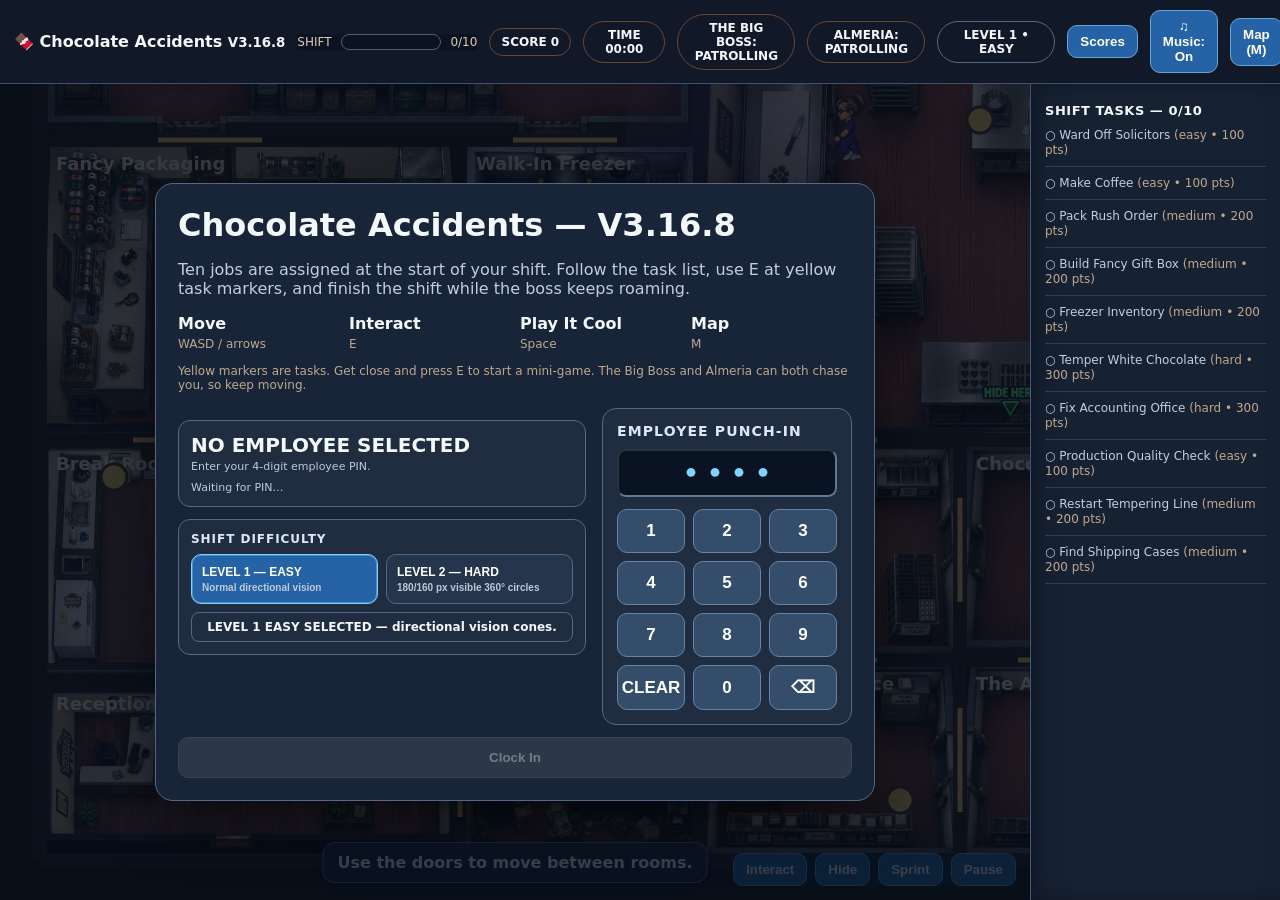
==== commit ed81a48c: "Add files via upload" ====
--- a/index.html
+++ b/index.html
@@ -3,7 +3,7 @@
 <head>
 <meta charset="utf-8" />
 <meta name="viewport" content="width=device-width,initial-scale=1,maximum-scale=1,user-scalable=no" />
-<title>Chocolate Accidents — V3.16.5</title>
+<title>Chocolate Accidents — V3.16.8</title>
 <style>
 :root{--cream:#fff5e5;--brown:#27180f;--accent:#ffc35c;--danger:#ff6258;--green:#69d18f}
 *{box-sizing:border-box}html,body{margin:0;height:100%;overflow:hidden;background:#100c09;color:var(--cream);font-family:Inter,system-ui,Segoe UI,Arial,sans-serif}
@@ -248,7 +248,7 @@
 </style>
 </head>
 <body><div id="app">
-<div class="topbar"><div class="brand">🍫 <span>Chocolate Accidents</span> <small>V3.16.5</small></div><div class="progress-wrap"><div class="stat">SHIFT</div><div class="bar"><div class="fill" id="shiftFill"></div></div><div class="stat" id="taskCount">0/10</div></div><div class="pill scorePill">SCORE <span id="scoreValue">0</span></div><div class="pill scorePill">TIME <span id="shiftTime">00:00</span></div><div class="pill" id="bossStatus">THE BIG BOSS: PATROLLING</div><div class="pill" id="almeriaStatus">ALMERIA: ACTIVE</div><div class="pill" id="difficultyStatus">LEVEL 1 • EASY</div><button id="scoresBtn">Scores</button><button id="musicBtn" type="button" aria-pressed="true">♫ Music: On</button><button id="tasksToggleBtn" aria-expanded="false">Tasks</button><button id="mapBtn">Map (M)</button><button id="restartBtn">Clock Out</button></div>
+<div class="topbar"><div class="brand">🍫 <span>Chocolate Accidents</span> <small>V3.16.8</small></div><div class="progress-wrap"><div class="stat">SHIFT</div><div class="bar"><div class="fill" id="shiftFill"></div></div><div class="stat" id="taskCount">0/10</div></div><div class="pill scorePill">SCORE <span id="scoreValue">0</span></div><div class="pill scorePill">TIME <span id="shiftTime">00:00</span></div><div class="pill" id="bossStatus">THE BIG BOSS: PATROLLING</div><div class="pill" id="almeriaStatus">ALMERIA: ACTIVE</div><div class="pill" id="difficultyStatus">LEVEL 1 • EASY</div><button id="scoresBtn">Scores</button><button id="musicBtn" type="button" aria-pressed="true">♫ Music: On</button><button id="tasksToggleBtn" aria-expanded="false">Tasks</button><button id="mapBtn">Map (M)</button><button id="restartBtn">Clock Out</button></div>
 <div class="stage" id="stage"><canvas id="game" tabindex="0"></canvas><div class="roomToast" id="roomToast"></div><div class="hint" id="hint">Use the doors to move between rooms.</div>
 <div class="controls" id="actionControls">
   <button id="interactBtn" class="actionBtn interactAction" aria-label="Interact"><span class="actionIcon">✋</span><span class="actionLabel">Interact</span></button>
@@ -309,7 +309,7 @@
     </div>
   </div>
 </div>
-<div class="overlay show" id="startOverlay"><div class="card"><h1>Chocolate Accidents — V3.16.5</h1><p class="sub">Ten jobs are assigned at the start of your shift. Follow the task list, use E at yellow task markers, and finish the shift while the boss keeps roaming.</p><div class="row"><div><b>Move</b><br><span class="small">WASD / arrows</span></div><div><b>Interact</b><br><span class="small">E</span></div><div><b>Play It Cool</b><br><span class="small">Space</span></div><div><b>Map</b><br><span class="small">M</span></div></div><p class="small">Yellow markers are tasks. Get close and press E to start a mini-game. The Big Boss and Almeria can both chase you, so keep moving.</p>
+<div class="overlay show" id="startOverlay"><div class="card"><h1>Chocolate Accidents — V3.16.8</h1><p class="sub">Ten jobs are assigned at the start of your shift. Follow the task list, use E at yellow task markers, and finish the shift while the boss keeps roaming.</p><div class="row"><div><b>Move</b><br><span class="small">WASD / arrows</span></div><div><b>Interact</b><br><span class="small">E</span></div><div><b>Play It Cool</b><br><span class="small">Space</span></div><div><b>Map</b><br><span class="small">M</span></div></div><p class="small">Yellow markers are tasks. Get close and press E to start a mini-game. The Big Boss and Almeria can both chase you, so keep moving.</p>
 <div class="punchWrap" id="punchWrap">
   <div>
     <div class="employeeCard">
@@ -615,28 +615,32 @@
 const hideHereArt=new Image();
 hideHereArt.src='assets/ui/hide_here.png';
 
-// Chris replacement sprite set. Only the supplied replacement images are used.
-const chrisSprites={};
-const chrisFiles={
-  idle:'assets/chris/idle.png',
-  down1:'assets/chris/fwd1.png',
-  down2:'assets/chris/fwd2.png',
-  up1:'assets/chris/away1.png',
-  up2:'assets/chris/away2.png',
-  left1:'assets/chris/walk_left_1.png',
-  left2:'assets/chris/walk_left_2.png',
-  left3:'assets/chris/walk_left_3.png',
-  left4:'assets/chris/walk_left_4.png',
-  right1:'assets/chris/walk_right_1.png',
-  right2:'assets/chris/walk_right_2.png',
-  right3:'assets/chris/walk_right_3.png',
-  right4:'assets/chris/walk_right_4.png'
+// Each clock-in employee can supply the same 13-frame directional animation map.
+const employeeSpriteFiles={
+  chris:{
+    idle:'assets/chris/idle.png',down1:'assets/chris/fwd1.png',down2:'assets/chris/fwd2.png',up1:'assets/chris/away1.png',up2:'assets/chris/away2.png',
+    left1:'assets/chris/walk_left_1.png',left2:'assets/chris/walk_left_2.png',left3:'assets/chris/walk_left_3.png',left4:'assets/chris/walk_left_4.png',
+    right1:'assets/chris/walk_right_1.png',right2:'assets/chris/walk_right_2.png',right3:'assets/chris/walk_right_3.png',right4:'assets/chris/walk_right_4.png'
+  },
+  elfie:{
+    idle:'assets/elfie/idle.png',down1:'assets/elfie/fwd1.png',down2:'assets/elfie/fwd2.png',up1:'assets/elfie/away1.png',up2:'assets/elfie/away2.png',
+    left1:'assets/elfie/left1.png',left2:'assets/elfie/left2.png',left3:'assets/elfie/left3.png',left4:'assets/elfie/left4.png',
+    right1:'assets/elfie/right1.png',right2:'assets/elfie/right2.png',right3:'assets/elfie/right3.png',right4:'assets/elfie/right4.png'
+  },
+  ginger:{
+    idle:'assets/ginger/fwd1.png',down1:'assets/ginger/fwd1.png',down2:'assets/ginger/fwd2.png',up1:'assets/ginger/away1.png',up2:'assets/ginger/away2.png',
+    left1:'assets/ginger/left1.png',left2:'assets/ginger/left2.png',left3:'assets/ginger/left1.png',left4:'assets/ginger/left2.png',
+    right1:'assets/ginger/right1.png',right2:'assets/ginger/right2.png',right3:'assets/ginger/right1.png',right4:'assets/ginger/right2.png'
+  }
 };
-for(const [key,url] of Object.entries(chrisFiles)){
-  const img=new Image();
-  img.src=url;
-  chrisSprites[key]=img;
-}
+const employeeSprites={};
+for(const [employeeId,files] of Object.entries(employeeSpriteFiles)){
+  employeeSprites[employeeId]={};
+  for(const [key,url] of Object.entries(files)){
+    const img=new Image();img.src=url;employeeSprites[employeeId][key]=img;
+  }
+}
+function activePlayerSprites(){return employeeSprites[currentEmployee?.id]||employeeSprites.chris}
 let playerAnimClock=0;
 function playerSpriteKey(){
   // Only the new Chris replacement sprites are used.
@@ -655,14 +659,14 @@
   const verticalFrame=(Math.floor(playerAnimClock*7)%2)+1;
   return player.facing==='up'?'up'+verticalFrame:'down'+verticalFrame;
 }
-function drawChris(c,minimap=false){
+function drawPlayer(c,minimap=false){
   if(minimap){
     c.beginPath();c.arc(player.x,player.y,player.r,0,Math.PI*2);
     c.fillStyle=player.hidden?'#67a9ff88':'#67a9ff';c.fill();
     c.strokeStyle='#0e2a4c';c.lineWidth=3;c.stroke();
     return;
   }
-  const img=chrisSprites[playerSpriteKey()];
+  const img=activePlayerSprites()[playerSpriteKey()];
   if(img&&img.complete&&img.naturalWidth){
     const h=69;
     const w=h*(img.naturalWidth/img.naturalHeight);
@@ -1847,7 +1851,7 @@
     }
   }
 }drawBathroomApproach(c,minimap);
-drawRenee(c,minimap);drawAlmeria(c,minimap);drawChris(c,minimap);
+drawRenee(c,minimap);drawAlmeria(c,minimap);drawPlayer(c,minimap);
 if(!minimap&&player.hidden&&player.hideSpot){
   c.save();
   c.font='900 10px Arial';
@@ -2126,7 +2130,9 @@
 setDifficulty('easy');
 
 const employeePins={
-  '6767':{id:'chris',name:'Chris',role:'Graphic Designer'}
+  '6767':{id:'chris',name:'Chris',role:'Graphic Designer'},
+  '1225':{id:'elfie',name:'Elfie',role:'Employee'},
+  '1201':{id:'ginger',name:'Ginger',role:'Employee'}
 };
 let enteredPin='';
 let selectedEmployee=null;
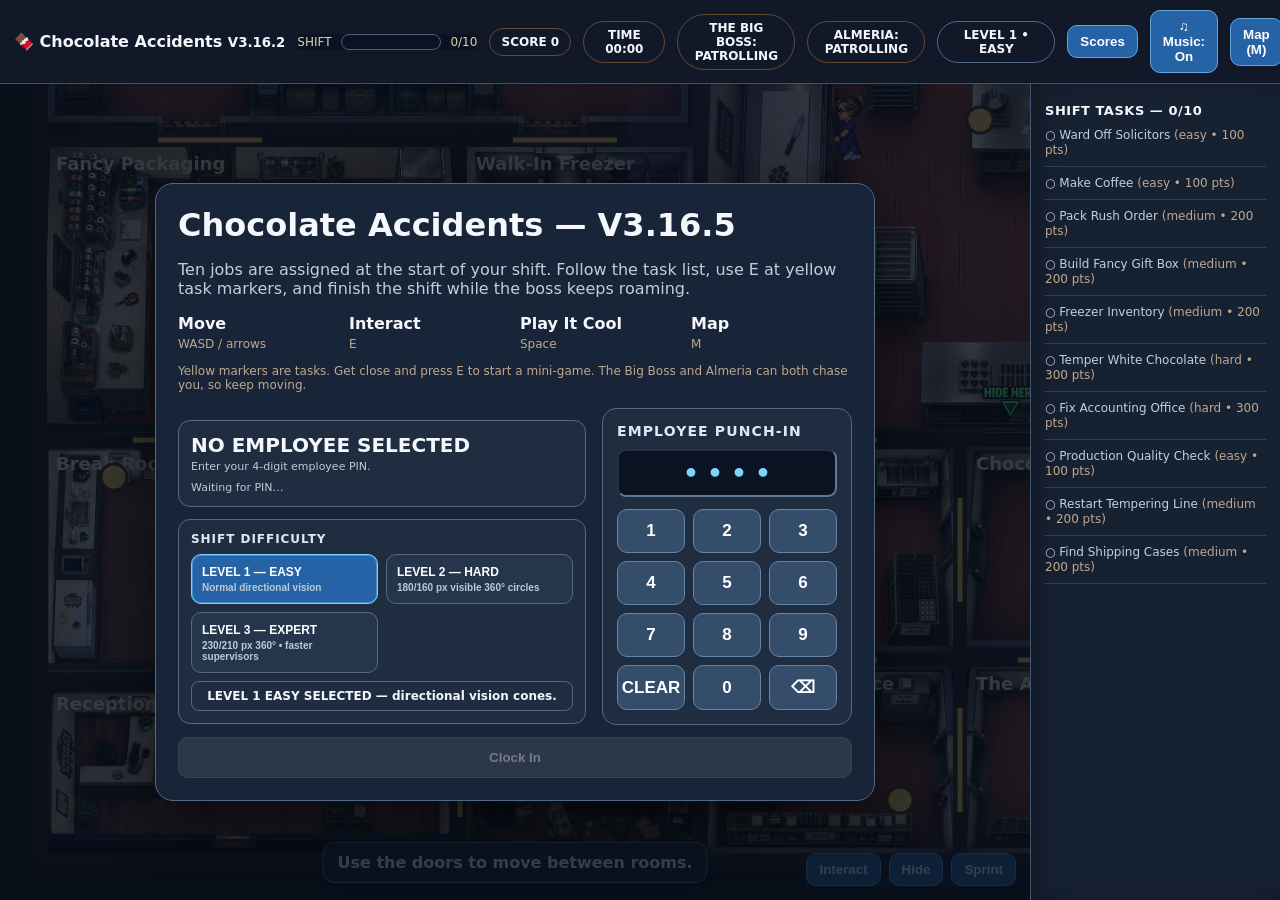
==== commit 2d240640: "Add files via upload" ====
--- a/index.html
+++ b/index.html
@@ -3,7 +3,7 @@
 <head>
 <meta charset="utf-8" />
 <meta name="viewport" content="width=device-width,initial-scale=1,maximum-scale=1,user-scalable=no" />
-<title>Chocolate Accidents — V3.16.8</title>
+<title>Chocolate Accidents — V3.16.5</title>
 <style>
 :root{--cream:#fff5e5;--brown:#27180f;--accent:#ffc35c;--danger:#ff6258;--green:#69d18f}
 *{box-sizing:border-box}html,body{margin:0;height:100%;overflow:hidden;background:#100c09;color:var(--cream);font-family:Inter,system-ui,Segoe UI,Arial,sans-serif}
@@ -167,14 +167,13 @@
 .arcadeShell{width:min(100%,1060px);height:min(100%,730px);display:grid;grid-template-rows:auto minmax(0,1fr);overflow:hidden;border:2px solid #607894;border-radius:16px;background:#0b1220;box-shadow:0 24px 70px #000c}
 .arcadeBar{display:flex;align-items:center;justify-content:space-between;gap:12px;padding:8px 12px;background:#111827;border-bottom:1px solid #536985;color:#f4f7fb;font-weight:900}
 .arcadeBar strong{color:#69d18f;letter-spacing:.06em}
-.arcadePauseNotice{padding:4px 8px;border:1px solid #69d18f88;border-radius:999px;color:#b9f3cb;background:#163525;font-size:10px;letter-spacing:.06em;white-space:nowrap}
 .arcadeBar .arcadeActions{display:flex;gap:8px;align-items:center}
 .arcadeBar button{padding:6px 10px!important;background:#334155!important}
 #backToArcadeBtn{display:none}
 .arcadeMenu{display:flex;flex-direction:column;align-items:center;justify-content:center;gap:18px;padding:24px;overflow:auto;background:radial-gradient(circle at 50% 20%,#1b2d46 0,#0b1220 60%)}
 .arcadeMenu h2{margin:0;font-size:28px;letter-spacing:.08em;color:#f5cf62}
 .arcadeMenu p{margin:0;color:#b8c7d8;text-align:center}
-.arcadeGames{width:min(980px,100%);display:grid;grid-template-columns:repeat(3,minmax(0,1fr));gap:14px}
+.arcadeGames{width:min(980px,100%);display:grid;grid-template-columns:repeat(4,minmax(0,1fr));gap:14px}
 .arcadeGameCard{min-height:190px;border:2px solid #526a86;border-radius:16px;background:#17243a;padding:18px;display:flex;flex-direction:column;justify-content:space-between;gap:10px;text-align:left}
 .arcadeGameCard:hover{border-color:#78a9d8;background:#1d304d}
 .arcadeGameCard h3{margin:0;color:#fff;font-size:20px}
@@ -238,30 +237,28 @@
 .difficultyBtn span{display:block;font-size:10px;color:#bdc9d8;margin-top:3px;font-weight:600}
 .difficultyBtn.selected{background:#2563a6!important;border-color:#7dd3fc!important;box-shadow:inset 0 0 0 1px #7dd3fc66}
 .difficultyBtn[data-difficulty="hard"].selected{background:#7a294a!important;border-color:#e381a9!important;box-shadow:inset 0 0 0 1px #e381a966}
+.difficultyBtn[data-difficulty="expert"].selected{background:#7a1f1f!important;border-color:#ff8a65!important;box-shadow:inset 0 0 0 1px #ff8a6566}
 .difficultyNote{font-size:10px;color:#bdc9d8;margin-top:8px}.difficultyConfirm{font-size:12px!important;font-weight:900;color:#f4f7fb!important;padding:7px 9px;border:1px solid #536985;border-radius:8px;text-align:center}
 @media(max-width:700px){.difficultyChoices{grid-template-columns:1fr}}
-.scorePill{min-width:82px!important}.leaderboardCard{width:min(980px,96vw)!important}.leaderboardGrid{display:grid;grid-template-columns:repeat(3,minmax(0,1fr));gap:12px;margin:16px 0}.leaderboardPanel{background:#111827;border:1px solid #536985;border-radius:12px;padding:12px}.leaderboardPanel h3{margin:0 0 9px;color:#ffd779}.leaderboardRow{display:grid;grid-template-columns:28px 1fr auto;gap:7px;padding:7px 0;border-bottom:1px solid #334155;font-size:12px;text-align:left}.leaderboardRow:last-child{border-bottom:0}.leaderboardMeta{display:block;color:#9fb0c4;font-size:10px}.leaderboardEmpty{color:#9fb0c4;font-size:12px}.leaderboardActions{display:flex;gap:8px}.leaderboardActions button{flex:1}.endScoreSummary{margin:14px 0;padding:12px;border-radius:12px;background:#111827;border:1px solid #536985;font-weight:800}
+.scorePill{min-width:82px!important}.leaderboardCard{width:min(980px,96vw)!important}.leaderboardGrid{display:grid;grid-template-columns:repeat(4,minmax(0,1fr));gap:12px;margin:16px 0}.leaderboardPanel{background:#111827;border:1px solid #536985;border-radius:12px;padding:12px}.leaderboardPanel h3{margin:0 0 9px;color:#ffd779}.leaderboardRow{display:grid;grid-template-columns:28px 1fr auto;gap:7px;padding:7px 0;border-bottom:1px solid #334155;font-size:12px;text-align:left}.leaderboardRow:last-child{border-bottom:0}.leaderboardMeta{display:block;color:#9fb0c4;font-size:10px}.leaderboardEmpty{color:#9fb0c4;font-size:12px}.leaderboardActions{display:flex;gap:8px}.leaderboardActions button{flex:1}.endScoreSummary{margin:14px 0;padding:12px;border-radius:12px;background:#111827;border:1px solid #536985;font-weight:800}
 .initialsEntry{display:none;margin:14px 0;padding:16px;background:#090f1b;border:2px solid #ffd779;border-radius:12px}.initialsEntry.show{display:block}.initialsEntry label{display:block;color:#ffd779;font-weight:900;letter-spacing:.12em;margin-bottom:10px}.initialsInput{display:block;width:190px;margin:0 auto 10px;padding:8px 12px;background:#020617;color:#fff5b8;border:2px solid #7dd3fc;border-radius:8px;text-align:center;font:900 38px/1 monospace;letter-spacing:.28em;text-transform:uppercase}.initialsInput:focus{outline:3px solid #7dd3fc55}.initialsStatus{min-height:18px;margin:8px 0;color:#bdc9d8;font-size:12px}.initialsSubmit{width:100%;background:#8a5a0b!important;border-color:#ffd779!important}
-.pauseCard{width:min(520px,94vw)!important;text-align:center}.pauseCard h1{color:#ffd779}.pauseActions{display:grid;grid-template-columns:1fr 1fr;gap:10px;margin-top:18px}.pauseActions button{min-height:46px}.pauseActions .wide{grid-column:1/-1}.pauseControls{margin:14px 0 0;padding:12px;background:#0d1726;border:1px solid #536985;border-radius:10px;text-align:left;line-height:1.65}.pauseControls[hidden],.pauseConfirm[hidden]{display:none}.pauseConfirm{margin-top:14px;padding:14px;background:#251516;border:1px solid #a85c59;border-radius:10px}.pauseConfirmActions{display:flex;gap:8px;margin-top:10px}.pauseConfirmActions button{flex:1}.dangerButton{background:#642c2c!important;border-color:#b76464!important}.pauseHint{color:#9fb0c4;font-size:12px;margin-top:14px}
 @media(max-width:900px){.leaderboardGrid{grid-template-columns:1fr}.scorePill{display:none!important}}
 
 </style>
 </head>
 <body><div id="app">
-<div class="topbar"><div class="brand">🍫 <span>Chocolate Accidents</span> <small>V3.16.8</small></div><div class="progress-wrap"><div class="stat">SHIFT</div><div class="bar"><div class="fill" id="shiftFill"></div></div><div class="stat" id="taskCount">0/10</div></div><div class="pill scorePill">SCORE <span id="scoreValue">0</span></div><div class="pill scorePill">TIME <span id="shiftTime">00:00</span></div><div class="pill" id="bossStatus">THE BIG BOSS: PATROLLING</div><div class="pill" id="almeriaStatus">ALMERIA: ACTIVE</div><div class="pill" id="difficultyStatus">LEVEL 1 • EASY</div><button id="scoresBtn">Scores</button><button id="musicBtn" type="button" aria-pressed="true">♫ Music: On</button><button id="tasksToggleBtn" aria-expanded="false">Tasks</button><button id="mapBtn">Map (M)</button><button id="restartBtn">Clock Out</button></div>
+<div class="topbar"><div class="brand">🍫 <span>Chocolate Accidents</span> <small>V3.16.2</small></div><div class="progress-wrap"><div class="stat">SHIFT</div><div class="bar"><div class="fill" id="shiftFill"></div></div><div class="stat" id="taskCount">0/10</div></div><div class="pill scorePill">SCORE <span id="scoreValue">0</span></div><div class="pill scorePill">TIME <span id="shiftTime">00:00</span></div><div class="pill" id="bossStatus">THE BIG BOSS: PATROLLING</div><div class="pill" id="almeriaStatus">ALMERIA: ACTIVE</div><div class="pill" id="difficultyStatus">LEVEL 1 • EASY</div><button id="scoresBtn">Scores</button><button id="musicBtn" type="button" aria-pressed="true">♫ Music: On</button><button id="tasksToggleBtn" aria-expanded="false">Tasks</button><button id="mapBtn">Map (M)</button><button id="restartBtn">Clock Out</button></div>
 <div class="stage" id="stage"><canvas id="game" tabindex="0"></canvas><div class="roomToast" id="roomToast"></div><div class="hint" id="hint">Use the doors to move between rooms.</div>
 <div class="controls" id="actionControls">
   <button id="interactBtn" class="actionBtn interactAction" aria-label="Interact"><span class="actionIcon">✋</span><span class="actionLabel">Interact</span></button>
   <button id="hideBtn" class="actionBtn hideAction" aria-label="Hide"><span class="actionIcon">◉</span><span class="actionLabel">Hide</span></button>
   <button id="sprintBtn" class="actionBtn sprintAction" aria-label="Sprint"><span class="actionIcon">⚡</span><span class="actionLabel">Sprint</span></button>
-  <button id="pauseBtn" class="actionBtn" aria-label="Pause"><span class="actionIcon">Ⅱ</span><span class="actionLabel">Pause</span></button>
 </div>
 <div id="mobileJoystick" aria-label="Movement joystick"><div class="joystickRing"><div class="joystickKnob" id="joystickKnob"></div></div></div>
 <div class="arcadeOverlay" id="arcadeOverlay">
   <div class="arcadeShell">
     <div class="arcadeBar">
       <strong id="arcadeTitle">SHIPPING COMPUTER — ARCADE</strong>
-      <span class="arcadePauseNotice">SHIFT TIMER PAUSED</span>
       <div class="arcadeActions">
         <button id="backToArcadeBtn">Back to Games</button>
         <button id="exitArcadeBtn">Exit Arcade (Esc)</button>
@@ -309,7 +306,7 @@
     </div>
   </div>
 </div>
-<div class="overlay show" id="startOverlay"><div class="card"><h1>Chocolate Accidents — V3.16.8</h1><p class="sub">Ten jobs are assigned at the start of your shift. Follow the task list, use E at yellow task markers, and finish the shift while the boss keeps roaming.</p><div class="row"><div><b>Move</b><br><span class="small">WASD / arrows</span></div><div><b>Interact</b><br><span class="small">E</span></div><div><b>Play It Cool</b><br><span class="small">Space</span></div><div><b>Map</b><br><span class="small">M</span></div></div><p class="small">Yellow markers are tasks. Get close and press E to start a mini-game. The Big Boss and Almeria can both chase you, so keep moving.</p>
+<div class="overlay show" id="startOverlay"><div class="card"><h1>Chocolate Accidents — V3.16.5</h1><p class="sub">Ten jobs are assigned at the start of your shift. Follow the task list, use E at yellow task markers, and finish the shift while the boss keeps roaming.</p><div class="row"><div><b>Move</b><br><span class="small">WASD / arrows</span></div><div><b>Interact</b><br><span class="small">E</span></div><div><b>Play It Cool</b><br><span class="small">Space</span></div><div><b>Map</b><br><span class="small">M</span></div></div><p class="small">Yellow markers are tasks. Get close and press E to start a mini-game. The Big Boss and Almeria can both chase you, so keep moving.</p>
 <div class="punchWrap" id="punchWrap">
   <div>
     <div class="employeeCard">
@@ -328,6 +325,10 @@
         <button type="button" class="difficultyBtn" data-difficulty="hard" aria-pressed="false">
           <strong>LEVEL 2 — HARD</strong>
           <span>180/160 px visible 360° circles</span>
+        </button>
+        <button type="button" class="difficultyBtn" data-difficulty="expert" aria-pressed="false">
+          <strong>LEVEL 3 — EXPERT</strong>
+          <span>230/210 px 360° • faster supervisors</span>
         </button>
       </div>
       <div class="difficultyNote difficultyConfirm" id="difficultyNote">LEVEL 1 EASY SELECTED — directional vision cones.</div>
@@ -400,9 +401,8 @@
 
         <div class="taskBtns" id="taskBtns"></div>
       </div><p class="small" id="taskTip"></p><button id="leaveTaskBtn" style="width:100%;margin-top:10px">Abandon Task (Esc)</button></div></div>
-<div class="overlay" id="pauseOverlay"><div class="card pauseCard"><p class="small">SHIFT PAUSED</p><h1>The factory can wait. Probably.</h1><p class="sub">The shift timer, employees, tasks, and supervisors are frozen.</p><div class="pauseActions"><button id="resumeShiftBtn" class="wide">Resume Shift</button><button id="pauseControlsBtn">Controls</button><button id="pauseMusicBtn">♫ Music: On</button><button id="restartShiftBtn">Restart Shift</button><button id="pauseClockOutBtn" class="dangerButton">Clock Out</button></div><div id="pauseControlsPanel" class="pauseControls" hidden><b>Move:</b> WASD / Arrow Keys<br><b>Sprint:</b> Shift<br><b>Interact:</b> E<br><b>Play It Cool:</b> Space<br><b>Map:</b> M<br><b>Pause / Resume:</b> Esc</div><div id="pauseConfirm" class="pauseConfirm" hidden><strong id="pauseConfirmText"></strong><div class="pauseConfirmActions"><button id="pauseConfirmYes" class="dangerButton">Confirm</button><button id="pauseConfirmNo">Cancel</button></div></div><div class="pauseHint">Press Esc again to resume.</div></div></div>
 <div class="overlay" id="mapOverlay"><div class="card"><h2>Factory Map</h2><p class="sub">Yellow = task · Blue = you · Red = boss · Green = hiding spot · Gold gaps = doors</p><canvas id="mapCanvas" width="900" height="560" style="width:100%;height:auto;background:#120e0b;border-radius:12px;border:1px solid #5f412e"></canvas><button id="closeMapBtn" style="width:100%;margin-top:12px">Close Map</button></div></div>
-<div class="overlay" id="leaderboardOverlay"><div class="card leaderboardCard"><h2>Factory Scoreboard</h2><p class="sub" id="leaderboardStatus">Loading completed shifts…</p><div class="leaderboardGrid"><section class="leaderboardPanel"><h3>Highest Scores</h3><div id="scoreBoardRows"></div></section><section class="leaderboardPanel"><h3>Fastest — Level 1</h3><div id="easyTimeRows"></div></section><section class="leaderboardPanel"><h3>Fastest — Level 2</h3><div id="hardTimeRows"></div></section></div><div class="leaderboardActions"><button id="refreshLeaderboardBtn">Refresh</button><button id="closeLeaderboardBtn">Close</button></div></div></div>
+<div class="overlay" id="leaderboardOverlay"><div class="card leaderboardCard"><h2>Factory Scoreboard</h2><p class="sub" id="leaderboardStatus">Loading completed shifts…</p><div class="leaderboardGrid"><section class="leaderboardPanel"><h3>Highest Scores</h3><div id="scoreBoardRows"></div></section><section class="leaderboardPanel"><h3>Fastest — Level 1</h3><div id="easyTimeRows"></div></section><section class="leaderboardPanel"><h3>Fastest — Level 2</h3><div id="hardTimeRows"></div></section><section class="leaderboardPanel"><h3>Fastest — Level 3</h3><div id="expertTimeRows"></div></section></div><div class="leaderboardActions"><button id="refreshLeaderboardBtn">Refresh</button><button id="closeLeaderboardBtn">Close</button></div></div></div>
 <div class="overlay" id="endOverlay"><div class="card" style="text-align:center"><h1 id="endTitle"></h1><p class="sub" id="endText"></p><div class="endScoreSummary" id="endScoreSummary"></div><div class="initialsEntry" id="initialsEntry"><label for="initialsInput">ENTER YOUR INITIALS</label><input class="initialsInput" id="initialsInput" type="text" maxlength="3" inputmode="text" autocomplete="off" autocapitalize="characters" spellcheck="false" aria-describedby="initialsStatus"><div class="initialsStatus" id="initialsStatus">Type exactly three letters.</div><button class="initialsSubmit" id="submitInitialsBtn" disabled>Submit High Score</button></div><button id="endScoresBtn" style="width:100%;margin-bottom:8px">View Scoreboard</button><button id="endRestartBtn" style="width:100%">Play Again</button></div></div>
 </div><div class="taskList" id="taskList"><b>SHIFT TASKS</b><div>Clock in to load tasks…</div></div></div>
 <div id="davidMessage">David: “Just a Minute...”</div>
@@ -413,34 +413,28 @@
 (()=>{
 const canvas=document.getElementById('game'),ctx=canvas.getContext('2d'),stage=document.getElementById('stage'),mapCanvas=document.getElementById('mapCanvas'),mctx=mapCanvas.getContext('2d');
 const ui={shiftFill:document.getElementById('shiftFill'),taskCount:document.getElementById('taskCount'),taskList:document.getElementById('taskList'),bossStatus:document.getElementById('bossStatus'),almeriaStatus:document.getElementById('almeriaStatus'),difficultyStatus:document.getElementById('difficultyStatus'),hint:document.getElementById('hint'),roomToast:document.getElementById('roomToast'),startOverlay:document.getElementById('startOverlay'),taskOverlay:document.getElementById('taskOverlay'),mapOverlay:document.getElementById('mapOverlay'),endOverlay:document.getElementById('endOverlay'),taskTitle:document.getElementById('taskTitle'),taskDesc:document.getElementById('taskDesc'),miniFill:document.getElementById('miniFill'),miniBar:document.getElementById('miniBar'),scanInstruction:document.getElementById('scanInstruction'),heatGame:document.getElementById('heatGame'),heatTemp:document.getElementById('heatTemp'),heatNeedle:document.getElementById('heatNeedle'),temperFill:document.getElementById('temperFill'),temperPct:document.getElementById('temperPct'),heatHelp:document.getElementById('heatHelp'),taskBtns:document.getElementById('taskBtns'),shippingScaleGame:document.getElementById('shippingScaleGame'),scaleNeedle:document.getElementById('scaleNeedle'),scaleWeight:document.getElementById('scaleWeight'),scaleResult:document.getElementById('scaleResult'),scaleRoundStatus:document.getElementById('scaleRoundStatus'),scaleLockBtn:document.getElementById('scaleLockBtn'),scaleResetBtn:document.getElementById('scaleResetBtn'),scaleLockDownArt:document.getElementById('scaleLockDownArt'),scaleResetDownArt:document.getElementById('scaleResetDownArt'),taskTip:document.getElementById('taskTip'),endTitle:document.getElementById('endTitle'),endText:document.getElementById('endText'),arcadeOverlay:document.getElementById('arcadeOverlay'),arcadeMenu:document.getElementById('arcadeMenu'),arcadeGameView:document.getElementById('arcadeGameView'),arcadeFrame:document.getElementById('arcadeFrame'),arcadeTitle:document.getElementById('arcadeTitle'),backToArcadeBtn:document.getElementById('backToArcadeBtn')};
-const scoreUI={scoreValue:document.getElementById('scoreValue'),shiftTime:document.getElementById('shiftTime'),overlay:document.getElementById('leaderboardOverlay'),status:document.getElementById('leaderboardStatus'),scores:document.getElementById('scoreBoardRows'),easy:document.getElementById('easyTimeRows'),hard:document.getElementById('hardTimeRows'),summary:document.getElementById('endScoreSummary'),initialsEntry:document.getElementById('initialsEntry'),initialsInput:document.getElementById('initialsInput'),initialsStatus:document.getElementById('initialsStatus'),submitInitialsBtn:document.getElementById('submitInitialsBtn')};
-const pauseUI={overlay:document.getElementById('pauseOverlay'),resume:document.getElementById('resumeShiftBtn'),controls:document.getElementById('pauseControlsBtn'),controlsPanel:document.getElementById('pauseControlsPanel'),music:document.getElementById('pauseMusicBtn'),restart:document.getElementById('restartShiftBtn'),clockOut:document.getElementById('pauseClockOutBtn'),confirm:document.getElementById('pauseConfirm'),confirmText:document.getElementById('pauseConfirmText'),confirmYes:document.getElementById('pauseConfirmYes'),confirmNo:document.getElementById('pauseConfirmNo')};
+const scoreUI={scoreValue:document.getElementById('scoreValue'),shiftTime:document.getElementById('shiftTime'),overlay:document.getElementById('leaderboardOverlay'),status:document.getElementById('leaderboardStatus'),scores:document.getElementById('scoreBoardRows'),easy:document.getElementById('easyTimeRows'),hard:document.getElementById('hardTimeRows'),expert:document.getElementById('expertTimeRows'),summary:document.getElementById('endScoreSummary'),initialsEntry:document.getElementById('initialsEntry'),initialsInput:document.getElementById('initialsInput'),initialsStatus:document.getElementById('initialsStatus'),submitInitialsBtn:document.getElementById('submitInitialsBtn')};
 const SCORE_API='https://mosqhttdiosevizkcwnh.supabase.co/rest/v1/game_scores';
 const SCORE_KEY='sb_publishable_Y2Dh0paxIO9Ck2Nz9olQ9A_H_eq4rYT';
 const taskTiers={coffee:'easy',solicitors:'easy',choice:'easy',sequence:'medium',timing:'medium',shippingScale:'medium',hold:'hard',memory:'hard'};
 const tierBase={easy:100,medium:200,hard:300};
-let shiftScore=0,shiftStartedAt=0,shiftElapsed=0,scoreSubmitted=false,leaderboardActive=false,leaderboardReturnToEnd=false,currentEmployeePin='',currentEmployee=null,paused=false,pauseStartedAt=0,arcadePauseStartedAt=0,pendingPauseAction=null;
-function elapsedSeconds(){const frozenAt=paused?pauseStartedAt:(arcadeActive&&arcadePauseStartedAt?arcadePauseStartedAt:performance.now());return shiftStartedAt?(running?(frozenAt-shiftStartedAt)/1000:shiftElapsed):0}
+let shiftScore=0,shiftStartedAt=0,shiftElapsed=0,scoreSubmitted=false,leaderboardActive=false,leaderboardReturnToEnd=false,currentEmployeePin='',currentEmployee=null;
+function elapsedSeconds(){return shiftStartedAt?(running?(performance.now()-shiftStartedAt)/1000:shiftElapsed):0}
 function formatTime(seconds){seconds=Math.max(0,Math.floor(seconds||0));return String(Math.floor(seconds/60)).padStart(2,'0')+':'+String(seconds%60).padStart(2,'0')}
 function taskTier(task){return taskTiers[task.kind]||'medium'}
-function taskPoints(task){return Math.round(tierBase[taskTier(task)]*(gameDifficulty==='hard'?1.5:1))}
+function taskPoints(task){const mult=gameDifficulty==='expert'?2:gameDifficulty==='hard'?1.5:1;return Math.round(tierBase[taskTier(task)]*mult)}
 function scoreHeaders(extra={}){return {apikey:SCORE_KEY,Authorization:'Bearer '+SCORE_KEY,...extra}}
-function renderBoard(target,rows,valueFn){target.textContent='';if(!rows.length){const empty=document.createElement('div');empty.className='leaderboardEmpty';empty.textContent='No completed shifts yet.';target.appendChild(empty);return}rows.forEach((row,i)=>{const item=document.createElement('div');item.className='leaderboardRow';const rank=document.createElement('b');rank.textContent=String(i+1);const name=document.createElement('span');name.textContent=row.player_initials;const meta=document.createElement('small');meta.className='leaderboardMeta';meta.textContent=(row.difficulty==='hard'?'Level 2':'Level 1')+' • '+row.tasks_completed+' tasks';name.appendChild(meta);const value=document.createElement('b');value.textContent=valueFn(row);item.append(rank,name,value);target.appendChild(item)})}
+function renderBoard(target,rows,valueFn){target.textContent='';if(!rows.length){const empty=document.createElement('div');empty.className='leaderboardEmpty';empty.textContent='No completed shifts yet.';target.appendChild(empty);return}rows.forEach((row,i)=>{const item=document.createElement('div');item.className='leaderboardRow';const rank=document.createElement('b');rank.textContent=String(i+1);const name=document.createElement('span');name.textContent=row.player_initials;const meta=document.createElement('small');meta.className='leaderboardMeta';meta.textContent=(row.difficulty==='expert'?'Level 3':row.difficulty==='hard'?'Level 2':'Level 1')+' • '+row.tasks_completed+' tasks';name.appendChild(meta);const value=document.createElement('b');value.textContent=valueFn(row);item.append(rank,name,value);target.appendChild(item)})}
 async function fetchScores(order,difficulty=''){const params=new URLSearchParams({select:'player_initials,score,completion_seconds,tasks_completed,difficulty,created_at',completed_shift:'eq.true',order,limit:'10'});if(difficulty)params.set('difficulty','eq.'+difficulty);const response=await fetch(SCORE_API+'?'+params,{headers:scoreHeaders()});if(!response.ok)throw new Error('Score service returned '+response.status);return response.json()}
-async function loadLeaderboard(){scoreUI.status.textContent='Loading completed shifts…';try{const [scores,easy,hard]=await Promise.all([fetchScores('score.desc,completion_seconds.asc'),fetchScores('completion_seconds.asc,score.desc','easy'),fetchScores('completion_seconds.asc,score.desc','hard')]);renderBoard(scoreUI.scores,scores,r=>r.score.toLocaleString()+' pts');renderBoard(scoreUI.easy,easy,r=>formatTime(r.completion_seconds));renderBoard(scoreUI.hard,hard,r=>formatTime(r.completion_seconds));scoreUI.status.textContent='Only completed shifts qualify. Times are ranked separately by level.'}catch(error){scoreUI.status.textContent='Online scoreboard unavailable. The game and local scoring still work.';[scoreUI.scores,scoreUI.easy,scoreUI.hard].forEach(el=>renderBoard(el,[],()=>''))}}
-function openLeaderboard(returnToEnd=false){if(running&&!paused)openPause();leaderboardActive=true;leaderboardReturnToEnd=returnToEnd;keys={};scoreUI.overlay.classList.add('show');loadLeaderboard()}
+async function loadLeaderboard(){scoreUI.status.textContent='Loading completed shifts…';try{const [scores,easy,hard,expert]=await Promise.all([fetchScores('score.desc,completion_seconds.asc'),fetchScores('completion_seconds.asc,score.desc','easy'),fetchScores('completion_seconds.asc,score.desc','hard'),fetchScores('completion_seconds.asc,score.desc','expert')]);renderBoard(scoreUI.scores,scores,r=>r.score.toLocaleString()+' pts');renderBoard(scoreUI.easy,easy,r=>formatTime(r.completion_seconds));renderBoard(scoreUI.hard,hard,r=>formatTime(r.completion_seconds));renderBoard(scoreUI.expert,expert,r=>formatTime(r.completion_seconds));scoreUI.status.textContent='Only completed shifts qualify. Times are ranked separately by level.'}catch(error){scoreUI.status.textContent='Online scoreboard unavailable. The game and local scoring still work.';[scoreUI.scores,scoreUI.easy,scoreUI.hard,scoreUI.expert].forEach(el=>renderBoard(el,[],()=>''))}}
+function openLeaderboard(returnToEnd=false){leaderboardActive=true;leaderboardReturnToEnd=returnToEnd;keys={};scoreUI.overlay.classList.add('show');loadLeaderboard()}
 function closeLeaderboard(){leaderboardActive=false;scoreUI.overlay.classList.remove('show');if(leaderboardReturnToEnd)ui.endOverlay.classList.add('show');leaderboardReturnToEnd=false;canvas.focus&&canvas.focus()}
 function cleanInitials(value){return String(value||'').toUpperCase().replace(/[^A-Z]/g,'').slice(0,3)}
 function prepareInitialsEntry(){scoreUI.initialsInput.value='';scoreUI.initialsStatus.textContent='Type exactly three letters.';scoreUI.submitInitialsBtn.disabled=true;scoreUI.initialsEntry.classList.add('show');setTimeout(()=>scoreUI.initialsInput.focus(),80)}
 async function submitCompletedShift(){const initials=cleanInitials(scoreUI.initialsInput.value);if(scoreSubmitted||initials.length!==3)return;scoreSubmitted=true;scoreUI.submitInitialsBtn.disabled=true;scoreUI.initialsInput.disabled=true;scoreUI.initialsStatus.textContent='Submitting '+initials+'…';const record={player_initials:initials,score:shiftScore,completion_seconds:Number(shiftElapsed.toFixed(2)),tasks_completed:completed(),difficulty:gameDifficulty,completed_shift:true};try{const response=await fetch(SCORE_API,{method:'POST',headers:scoreHeaders({'Content-Type':'application/json',Prefer:'return=minimal'}),body:JSON.stringify(record)});if(!response.ok)throw new Error('Score service returned '+response.status);scoreUI.initialsStatus.textContent='High score saved as '+initials+'!';scoreUI.status.textContent='Shift score saved online.';scoreUI.initialsEntry.classList.remove('show');loadLeaderboard()}catch(error){scoreSubmitted=false;scoreUI.initialsInput.disabled=false;scoreUI.submitInitialsBtn.disabled=false;scoreUI.initialsStatus.textContent='Could not upload. Run supabase-setup.sql, then try again.'}}
 const themeMusic=document.getElementById('themeMusic'),chaseMusic=document.getElementById('chaseMusic'),musicBtn=document.getElementById('musicBtn');let musicEnabled=true,activeMusicMode='none',chaseMusicGrace=0;themeMusic.volume=.32;chaseMusic.volume=.42;
 function updateMusicButton(){musicBtn.textContent=musicEnabled?'♫ Music: On':'♫ Music: Off';musicBtn.setAttribute('aria-pressed',musicEnabled?'true':'false')}
-function syncThemeMusic(dt=0){const spotted=boss.state==='CHASING'||almeria.state==='CHASING';if(spotted)chaseMusicGrace=3;else if(dt>0)chaseMusicGrace=Math.max(0,chaseMusicGrace-dt);const chaseActive=spotted||chaseMusicGrace>0,wanted=musicEnabled&&running&&!arcadeActive&&!paused?(chaseActive?'chase':'theme'):'none';if(wanted===activeMusicMode){updateMusicButton();updatePauseMusicButton();return}themeMusic.pause();chaseMusic.pause();if(wanted==='theme'){const playback=themeMusic.play();if(playback&&playback.catch)playback.catch(()=>{})}else if(wanted==='chase'){chaseMusic.currentTime=0;const playback=chaseMusic.play();if(playback&&playback.catch)playback.catch(()=>{})}activeMusicMode=wanted;updateMusicButton();updatePauseMusicButton()}
-function updatePauseMusicButton(){if(pauseUI.music)pauseUI.music.textContent=musicEnabled?'♫ Music: On':'♫ Music: Off'}
-function hidePauseConfirmation(){pendingPauseAction=null;pauseUI.confirm.hidden=true}
-function showPauseConfirmation(action){pendingPauseAction=action;pauseUI.confirmText.textContent=action==='restart'?'Restart this shift? Current task progress and score will be lost.':'Clock out now? Current shift progress will be lost.';pauseUI.confirm.hidden=false}
-function openPause(force=false){if(!running||paused||(activeTask&&!force)||arcadeActive||leaderboardActive)return;paused=true;pauseStartedAt=performance.now();keys={};player.moving=false;ui.mapOverlay.classList.remove('show');pauseUI.controlsPanel.hidden=true;pauseUI.controls.textContent='Controls';hidePauseConfirmation();pauseUI.overlay.classList.add('show');syncThemeMusic();updatePauseMusicButton()}
-function resumeShift(){if(!paused)return;const now=performance.now();shiftStartedAt+=now-pauseStartedAt;paused=false;pauseStartedAt=0;pendingPauseAction=null;pauseUI.overlay.classList.remove('show');pauseUI.confirm.hidden=true;keys={};last=now;syncThemeMusic();canvas.focus&&canvas.focus()}
+function syncThemeMusic(dt=0){const spotted=boss.state==='CHASING'||almeria.state==='CHASING';if(spotted)chaseMusicGrace=3;else if(dt>0)chaseMusicGrace=Math.max(0,chaseMusicGrace-dt);const chaseActive=spotted||chaseMusicGrace>0,wanted=musicEnabled&&running&&!arcadeActive?(chaseActive?'chase':'theme'):'none';if(wanted===activeMusicMode){updateMusicButton();return}themeMusic.pause();chaseMusic.pause();if(wanted==='theme'){const playback=themeMusic.play();if(playback&&playback.catch)playback.catch(()=>{})}else if(wanted==='chase'){chaseMusic.currentTime=0;const playback=chaseMusic.play();if(playback&&playback.catch)playback.catch(()=>{})}activeMusicMode=wanted;updateMusicButton()}
 const WORLD={w:1800,h:1080}, WALL=14, DOOR=104;
 const rooms=[
  {id:'shipping',name:'Shipping',x:40,y:40,w:660,h:280,c:'#6d4c36'},{id:'fancy',name:'Fancy Packaging',x:40,y:320,w:420,h:300,c:'#77533b'},{id:'walkin',name:'Walk-In Freezer',x:460,y:320,w:240,h:300,c:'#4e6876'},{id:'production',name:'Production',x:700,y:40,w:640,h:580,c:'#73543d'},
@@ -566,7 +560,78 @@
  {x:1475,y:650},        // Warehouse B
  {x:1510,y:900},        // Sales
  {x:1690,y:930}         // Control Room
+
 ];
+
+// V3.16.5 Expert-only unpredictable roaming.
+// Supervisors use the existing safe room waypoints as a destination pool, but no longer
+// follow them in a fixed sequence. Neglected destinations gain weight so the whole map
+// continues to be covered, while random mid-route retargets make movement hard to predict.
+function ensureRoamMemory(entity,points){
+  if(!entity.roamVisits||entity.roamVisits.length!==points.length){
+    entity.roamClock=0;
+    entity.roamVisits=points.map(()=>-20-Math.random()*80);
+    entity.roamRecent=[];
+    entity.roamRetarget=1.5+Math.random()*5.5;
+    entity.roamTargetIndex=Math.max(0,Math.min(points.length-1,entity.patrolIndex||0));
+  }
+}
+function chooseRoamTarget(entity,points,force=false){
+  ensureRoamMemory(entity,points);
+  const current=Number.isInteger(entity.roamTargetIndex)?entity.roamTargetIndex:0;
+  const ages=points.map((_,i)=>entity.roamClock-entity.roamVisits[i]);
+  let next=-1;
+
+  // Coverage guarantee: if an area has gone too long without a visit, strongly prioritize it.
+  let stalest=0;
+  for(let i=1;i<ages.length;i++)if(ages[i]>ages[stalest])stalest=i;
+  if(ages[stalest]>55 && stalest!==current){
+    next=stalest;
+  }else{
+    const weights=points.map((pt,i)=>{
+      if(points.length>1 && i===current)return force?.03:.10;
+      const d=Math.hypot(entity.x-pt.x,entity.y-pt.y);
+      const age=Math.max(0,ages[i]);
+      let w=1 + Math.min(12,age/7) + Math.min(5,d/340);
+      const recentPos=entity.roamRecent.indexOf(i);
+      if(recentPos>=0)w*=recentPos===0?.08:.22;
+      return Math.max(.01,w);
+    });
+    let total=weights.reduce((a,b)=>a+b,0),roll=Math.random()*total;
+    for(let i=0;i<weights.length;i++){roll-=weights[i];if(roll<=0){next=i;break}}
+    if(next<0)next=stalest;
+  }
+
+  entity.roamTargetIndex=next;
+  entity.patrolIndex=next; // retained for compatibility with existing HUD/debug/reset code
+  entity.roamRecent.unshift(next);
+  entity.roamRecent=[...new Set(entity.roamRecent)].slice(0,4);
+  entity.roamRetarget=2.2+Math.random()*7.8;
+  entity.path=[];
+  entity.pathTimer=0;
+  return points[next];
+}
+function updateRoamDecision(entity,points,dt){
+  ensureRoamMemory(entity,points);
+  entity.roamClock+=dt;
+  entity.roamRetarget-=dt;
+  const target=points[entity.roamTargetIndex];
+
+  // Arrival counts as a real visit and immediately selects a new unpredictable destination.
+  if(target&&Math.hypot(entity.x-target.x,entity.y-target.y)<32){
+    entity.roamVisits[entity.roamTargetIndex]=entity.roamClock;
+    return chooseRoamTarget(entity,points,true);
+  }
+
+  // Random change-of-mind while en route. Not every timer causes a turn, which makes timing
+  // itself unpredictable. Expert changes its mind slightly more often.
+  if(entity.roamRetarget<=0){
+    const turnChance=gameDifficulty==='expert'?.72:gameDifficulty==='hard'?.58:.48;
+    if(Math.random()<turnChance)return chooseRoamTarget(entity,points,true);
+    entity.roamRetarget=1.6+Math.random()*5.8;
+  }
+  return target;
+}
 let keys={},running=false,activeTask=null,taskState=null,last=0,camera={x:0,y:0},lastRoom='',toastTimer=0;
 let arcadeActive=false;
 const shippingComputer={x:190,y:136,r:82};
@@ -615,32 +680,28 @@
 const hideHereArt=new Image();
 hideHereArt.src='assets/ui/hide_here.png';
 
-// Each clock-in employee can supply the same 13-frame directional animation map.
-const employeeSpriteFiles={
-  chris:{
-    idle:'assets/chris/idle.png',down1:'assets/chris/fwd1.png',down2:'assets/chris/fwd2.png',up1:'assets/chris/away1.png',up2:'assets/chris/away2.png',
-    left1:'assets/chris/walk_left_1.png',left2:'assets/chris/walk_left_2.png',left3:'assets/chris/walk_left_3.png',left4:'assets/chris/walk_left_4.png',
-    right1:'assets/chris/walk_right_1.png',right2:'assets/chris/walk_right_2.png',right3:'assets/chris/walk_right_3.png',right4:'assets/chris/walk_right_4.png'
-  },
-  elfie:{
-    idle:'assets/elfie/idle.png',down1:'assets/elfie/fwd1.png',down2:'assets/elfie/fwd2.png',up1:'assets/elfie/away1.png',up2:'assets/elfie/away2.png',
-    left1:'assets/elfie/left1.png',left2:'assets/elfie/left2.png',left3:'assets/elfie/left3.png',left4:'assets/elfie/left4.png',
-    right1:'assets/elfie/right1.png',right2:'assets/elfie/right2.png',right3:'assets/elfie/right3.png',right4:'assets/elfie/right4.png'
-  },
-  ginger:{
-    idle:'assets/ginger/fwd1.png',down1:'assets/ginger/fwd1.png',down2:'assets/ginger/fwd2.png',up1:'assets/ginger/away1.png',up2:'assets/ginger/away2.png',
-    left1:'assets/ginger/left1.png',left2:'assets/ginger/left2.png',left3:'assets/ginger/left1.png',left4:'assets/ginger/left2.png',
-    right1:'assets/ginger/right1.png',right2:'assets/ginger/right2.png',right3:'assets/ginger/right1.png',right4:'assets/ginger/right2.png'
-  }
+// Chris replacement sprite set. Only the supplied replacement images are used.
+const chrisSprites={};
+const chrisFiles={
+  idle:'assets/chris/idle.png',
+  down1:'assets/chris/fwd1.png',
+  down2:'assets/chris/fwd2.png',
+  up1:'assets/chris/away1.png',
+  up2:'assets/chris/away2.png',
+  left1:'assets/chris/walk_left_1.png',
+  left2:'assets/chris/walk_left_2.png',
+  left3:'assets/chris/walk_left_3.png',
+  left4:'assets/chris/walk_left_4.png',
+  right1:'assets/chris/walk_right_1.png',
+  right2:'assets/chris/walk_right_2.png',
+  right3:'assets/chris/walk_right_3.png',
+  right4:'assets/chris/walk_right_4.png'
 };
-const employeeSprites={};
-for(const [employeeId,files] of Object.entries(employeeSpriteFiles)){
-  employeeSprites[employeeId]={};
-  for(const [key,url] of Object.entries(files)){
-    const img=new Image();img.src=url;employeeSprites[employeeId][key]=img;
-  }
-}
-function activePlayerSprites(){return employeeSprites[currentEmployee?.id]||employeeSprites.chris}
+for(const [key,url] of Object.entries(chrisFiles)){
+  const img=new Image();
+  img.src=url;
+  chrisSprites[key]=img;
+}
 let playerAnimClock=0;
 function playerSpriteKey(){
   // Only the new Chris replacement sprites are used.
@@ -659,14 +720,14 @@
   const verticalFrame=(Math.floor(playerAnimClock*7)%2)+1;
   return player.facing==='up'?'up'+verticalFrame:'down'+verticalFrame;
 }
-function drawPlayer(c,minimap=false){
+function drawChris(c,minimap=false){
   if(minimap){
     c.beginPath();c.arc(player.x,player.y,player.r,0,Math.PI*2);
     c.fillStyle=player.hidden?'#67a9ff88':'#67a9ff';c.fill();
     c.strokeStyle='#0e2a4c';c.lineWidth=3;c.stroke();
     return;
   }
-  const img=activePlayerSprites()[playerSpriteKey()];
+  const img=chrisSprites[playerSpriteKey()];
   if(img&&img.complete&&img.naturalWidth){
     const h=69;
     const w=h*(img.naturalWidth/img.naturalHeight);
@@ -793,9 +854,8 @@
 function canSee(){
   if(player.hidden)return false;
   const d=Math.hypot(player.x-boss.x,player.y-boss.y);
-  if(gameDifficulty==='hard'){
-    return d<=180;
-  }
+  if(gameDifficulty==='expert')return d<=230;
+  if(gameDifficulty==='hard')return d<=180;
   const max=(keys.ShiftLeft||keys.ShiftRight)?310:245;
   if(d>max||lineBlocked(boss,player))return false;
   const ang=Math.atan2(player.y-boss.y,player.x-boss.x);
@@ -922,7 +982,8 @@
   boss.lastX=boss.x;
   boss.lastY=boss.y;
   if(boss.state==='PATROLLING'&&target&&Math.hypot(boss.x-target.x,boss.y-target.y)>220){
-    boss.patrolIndex=(boss.patrolIndex+1)%patrol.length;
+    if(gameDifficulty==='expert')chooseRoamTarget(boss,patrol,true);
+    else boss.patrolIndex=(boss.patrolIndex+1)%patrol.length;
   }
 }
 function updateBoss(dt){
@@ -940,14 +1001,20 @@
     if(boss.searchTimer<=0){
       boss.state='PATROLLING';
       boss.lastSeen=null;
-    }
-  }
-
+      if(gameDifficulty==='expert')chooseRoamTarget(boss,patrol,true);
+    }
+  }
+
+  let patrolTarget=boss.state==='PATROLLING'
+    ? (gameDifficulty==='expert'
+        ? updateRoamDecision(boss,patrol,dt)
+        : patrol[boss.patrolIndex])
+    : patrol[boss.patrolIndex];
   let target=boss.state==='CHASING'
     ? player
     : boss.state==='SEARCHING'&&boss.lastSeen
       ? boss.lastSeen
-      : patrol[boss.patrolIndex];
+      : patrolTarget;
 
   const moved=Math.hypot(boss.x-boss.lastX,boss.y-boss.lastY);
   if(moved>0.75){
@@ -964,7 +1031,7 @@
       ? player
       : boss.state==='SEARCHING'&&boss.lastSeen
         ? boss.lastSeen
-        : patrol[boss.patrolIndex];
+        : patrol[gameDifficulty==='expert'?(boss.roamTargetIndex??boss.patrolIndex):boss.patrolIndex];
   }
 
   boss.pathTimer-=dt;
@@ -973,8 +1040,12 @@
     boss.pathTimer=boss.state==='CHASING'?.20:.85;
 
     if(!boss.path.length&&boss.state==='PATROLLING'&&Math.hypot(boss.x-target.x,boss.y-target.y)>36){
-      boss.patrolIndex=(boss.patrolIndex+1)%patrol.length;
-      target=patrol[boss.patrolIndex];
+      if(gameDifficulty==='expert'){
+        target=chooseRoamTarget(boss,patrol,true);
+      }else{
+        boss.patrolIndex=(boss.patrolIndex+1)%patrol.length;
+        target=patrol[boss.patrolIndex];
+      }
       boss.path=findPath(boss,target);
       boss.pathTimer=.35;
     }
@@ -983,8 +1054,14 @@
   const wp=boss.path[0];
   if(!wp){
     if(boss.state==='PATROLLING'&&Math.hypot(boss.x-target.x,boss.y-target.y)<34){
-      boss.patrolIndex=(boss.patrolIndex+1)%patrol.length;
-      boss.pathTimer=0;
+      if(gameDifficulty==='expert'){
+        ensureRoamMemory(boss,patrol);
+        boss.roamVisits[boss.roamTargetIndex]=boss.roamClock;
+        chooseRoamTarget(boss,patrol,true);
+      }else{
+        boss.patrolIndex=(boss.patrolIndex+1)%patrol.length;
+        boss.pathTimer=0;
+      }
     }
     if(!player.hidden&&dist(player,boss)<34)loseGame();
     return;
@@ -1000,8 +1077,8 @@
     const beforeX=boss.x,beforeY=boss.y;
     moveEntity(
       boss,
-      dx*(boss.state==='CHASING'?175:boss.speed)*dt,
-      dy*(boss.state==='CHASING'?175:boss.speed)*dt
+      dx*(boss.state==='CHASING'?(gameDifficulty==='expert'?215:175):(gameDifficulty==='expert'?boss.speed*1.22:boss.speed))*dt,
+      dy*(boss.state==='CHASING'?(gameDifficulty==='expert'?215:175):(gameDifficulty==='expert'?boss.speed*1.22:boss.speed))*dt
     );
     if(Math.hypot(boss.x-beforeX,boss.y-beforeY)<0.08){
       boss.pathTimer=0;
@@ -1009,9 +1086,15 @@
   }
 
   if(boss.state==='PATROLLING'&&dist(boss,target)<30){
-    boss.patrolIndex=(boss.patrolIndex+1)%patrol.length;
-    boss.path=[];
-    boss.pathTimer=0;
+    if(gameDifficulty==='expert'){
+      ensureRoamMemory(boss,patrol);
+      boss.roamVisits[boss.roamTargetIndex]=boss.roamClock;
+      chooseRoamTarget(boss,patrol,true);
+    }else{
+      boss.patrolIndex=(boss.patrolIndex+1)%patrol.length;
+      boss.path=[];
+      boss.pathTimer=0;
+    }
   }
 
   if(!player.hidden&&dist(player,boss)<34)loseGame();
@@ -1020,9 +1103,8 @@
 function canAlmeriaSee(){
   if(player.hidden||almeria.state==='RETURNING'||almeria.state==='COOLDOWN')return false;
   const d=Math.hypot(player.x-almeria.x,player.y-almeria.y);
-  if(gameDifficulty==='hard'){
-    return d<=160;
-  }
+  if(gameDifficulty==='expert')return d<=210;
+  if(gameDifficulty==='hard')return d<=160;
   const max=(keys.ShiftLeft||keys.ShiftRight)?285:225;
   if(d>max||lineBlocked(almeria,player))return false;
   const ang=Math.atan2(player.y-almeria.y,player.x-almeria.x);
@@ -1038,7 +1120,8 @@
   almeria.lastX=almeria.x;
   almeria.lastY=almeria.y;
   if(almeria.state==='PATROLLING'&&target&&Math.hypot(almeria.x-target.x,almeria.y-target.y)>220){
-    almeria.patrolIndex=(almeria.patrolIndex+1)%almeriaPatrol.length;
+    if(gameDifficulty==='expert')chooseRoamTarget(almeria,almeriaPatrol,true);
+    else almeria.patrolIndex=(almeria.patrolIndex+1)%almeriaPatrol.length;
   }
 }
 function almeriaAssignTask(){
@@ -1062,9 +1145,12 @@
     almeria.cooldown=Math.max(0,almeria.cooldown-dt);
     if(almeria.cooldown<=0){
       almeria.state='PATROLLING';
-      almeria.patrolIndex=0;
-      almeria.path=[];
-      almeria.pathTimer=0;
+      if(gameDifficulty==='expert')chooseRoamTarget(almeria,almeriaPatrol,true);
+      else{
+        almeria.patrolIndex=0;
+        almeria.path=[];
+        almeria.pathTimer=0;
+      }
     }
     return;
   }
@@ -1075,7 +1161,7 @@
       almeria.x=target.x;almeria.y=target.y;
       almeria.angle=target.angle;
       almeria.state='COOLDOWN';
-      almeria.cooldown=30;
+      almeria.cooldown=gameDifficulty==='expert'?18:30;
       almeria.path=[];
       almeria.pathTimer=0;
       return;
@@ -1091,7 +1177,7 @@
       if(d<14)almeria.path.shift();
       else if(d>1){
         dx/=d;dy/=d;almeria.angle=Math.atan2(dy,dx);
-        moveEntity(almeria,dx*almeria.speed*dt,dy*almeria.speed*dt);
+        moveEntity(almeria,dx*(gameDifficulty==='expert'?almeria.speed*1.2:almeria.speed)*dt,dy*(gameDifficulty==='expert'?almeria.speed*1.2:almeria.speed)*dt);
       }
     }
     return;
@@ -1109,14 +1195,20 @@
     if(almeria.searchTimer<=0){
       almeria.state='PATROLLING';
       almeria.lastSeen=null;
-    }
-  }
-
+      if(gameDifficulty==='expert')chooseRoamTarget(almeria,almeriaPatrol,true);
+    }
+  }
+
+  let patrolTarget=almeria.state==='PATROLLING'
+    ? (gameDifficulty==='expert'
+        ? updateRoamDecision(almeria,almeriaPatrol,dt)
+        : almeriaPatrol[almeria.patrolIndex])
+    : almeriaPatrol[almeria.patrolIndex];
   let target=almeria.state==='CHASING'
     ?player
     :almeria.state==='SEARCHING'&&almeria.lastSeen
       ?almeria.lastSeen
-      :almeriaPatrol[almeria.patrolIndex];
+      :patrolTarget;
 
   const moved=Math.hypot(almeria.x-almeria.lastX,almeria.y-almeria.lastY);
   almeria.stuckTimer=moved>.75?Math.max(0,almeria.stuckTimer-dt*3):almeria.stuckTimer+dt;
@@ -1128,8 +1220,12 @@
     almeria.path=findPath(almeria,target);
     almeria.pathTimer=almeria.state==='CHASING'?.20:.85;
     if(!almeria.path.length&&almeria.state==='PATROLLING'){
-      almeria.patrolIndex=(almeria.patrolIndex+1)%almeriaPatrol.length;
-      target=almeriaPatrol[almeria.patrolIndex];
+      if(gameDifficulty==='expert'){
+        target=chooseRoamTarget(almeria,almeriaPatrol,true);
+      }else{
+        almeria.patrolIndex=(almeria.patrolIndex+1)%almeriaPatrol.length;
+        target=almeriaPatrol[almeria.patrolIndex];
+      }
       almeria.path=findPath(almeria,target);
     }
   }
@@ -1141,14 +1237,20 @@
     else if(d>1){
       dx/=d;dy/=d;almeria.angle=Math.atan2(dy,dx);
       const beforeX=almeria.x,beforeY=almeria.y;
-      moveEntity(almeria,dx*(almeria.state==='CHASING'?almeria.chaseSpeed:almeria.speed)*dt,dy*(almeria.state==='CHASING'?almeria.chaseSpeed:almeria.speed)*dt);
+      moveEntity(almeria,dx*(almeria.state==='CHASING'?(gameDifficulty==='expert'?220:almeria.chaseSpeed):(gameDifficulty==='expert'?almeria.speed*1.2:almeria.speed))*dt,dy*(almeria.state==='CHASING'?(gameDifficulty==='expert'?220:almeria.chaseSpeed):(gameDifficulty==='expert'?almeria.speed*1.2:almeria.speed))*dt);
       if(Math.hypot(almeria.x-beforeX,almeria.y-beforeY)<.08)almeria.pathTimer=0;
     }
   }
 
   if(almeria.state==='PATROLLING'&&Math.hypot(almeria.x-target.x,almeria.y-target.y)<30){
-    almeria.patrolIndex=(almeria.patrolIndex+1)%almeriaPatrol.length;
-    almeria.path=[];almeria.pathTimer=0;
+    if(gameDifficulty==='expert'){
+      ensureRoamMemory(almeria,almeriaPatrol);
+      almeria.roamVisits[almeria.roamTargetIndex]=almeria.roamClock;
+      chooseRoamTarget(almeria,almeriaPatrol,true);
+    }else{
+      almeria.patrolIndex=(almeria.patrolIndex+1)%almeriaPatrol.length;
+      almeria.path=[];almeria.pathTimer=0;
+    }
   }
 
   if(almeria.state==='CHASING'&&!player.hidden&&dist(player,almeria)<34){
@@ -1309,14 +1411,14 @@
   scoreUI.scoreValue.textContent=shiftScore.toLocaleString();
   scoreUI.shiftTime.textContent=formatTime(elapsedSeconds());
   if(ui.difficultyStatus){
-    ui.difficultyStatus.textContent=gameDifficulty==='hard'?'LEVEL 2 • HARD • 360°':'LEVEL 1 • EASY';
-    ui.difficultyStatus.style.borderColor=gameDifficulty==='hard'?'#e381a9':'#536985';
-  }
-  ui.bossStatus.textContent='THE BIG BOSS: '+boss.state+(gameDifficulty==='hard'?' • 360°':'');
+    ui.difficultyStatus.textContent=gameDifficulty==='expert'?'LEVEL 3 • EXPERT • 360°':gameDifficulty==='hard'?'LEVEL 2 • HARD • 360°':'LEVEL 1 • EASY';
+    ui.difficultyStatus.style.borderColor=gameDifficulty==='expert'?'#ff8a65':gameDifficulty==='hard'?'#e381a9':'#536985';
+  }
+  ui.bossStatus.textContent='THE BIG BOSS: '+boss.state+(gameDifficulty==='expert'?' • 360° EXPERT':gameDifficulty==='hard'?' • 360°':'');
   ui.bossStatus.style.borderColor=boss.state==='CHASING'?'#c13d36':'#684733';
   if(ui.almeriaStatus){
     const label=almeria.state==='COOLDOWN'?`COOLDOWN ${Math.ceil(almeria.cooldown)}s`:almeria.state;
-    ui.almeriaStatus.textContent='ALMERIA: '+label+(gameDifficulty==='hard'&&almeria.state!=='COOLDOWN'?' • 360°':'');
+    ui.almeriaStatus.textContent='ALMERIA: '+label+((gameDifficulty==='hard'||gameDifficulty==='expert')&&almeria.state!=='COOLDOWN'?(gameDifficulty==='expert'?' • 360° EXPERT':' • 360°'):'');
     ui.almeriaStatus.style.borderColor=almeria.state==='CHASING'?'#b36de0':almeria.state==='COOLDOWN'?'#6f6085':'#684733';
   }
   const activeTasks=tasks.filter(t=>t.active);
@@ -1359,7 +1461,6 @@
 
 function openShippingComputer(){
   if(!running||activeTask||arcadeActive)return;
-  arcadePauseStartedAt=performance.now();
   arcadeActive=true;
   syncThemeMusic();
   player.moving=false;
@@ -1382,9 +1483,6 @@
 
 function closeShippingComputer(){
   if(!arcadeActive)return;
-  const now=performance.now();
-  if(arcadePauseStartedAt)shiftStartedAt+=now-arcadePauseStartedAt;
-  arcadePauseStartedAt=0;
   arcadeActive=false;
   currentArcadeGame=null;
   ui.arcadeOverlay.classList.remove('show');
@@ -1392,7 +1490,6 @@
   ui.arcadeGameView.classList.remove('show');
   ui.arcadeMenu.style.display='flex';
   ui.backToArcadeBtn.style.display='none';
-  last=now;
   restoreGameFocus();
   syncThemeMusic();
   showHint('Shipping computer closed. Back to work.');
@@ -1691,10 +1788,10 @@
   if(taskState.progress>=100)finishTask();
 }
 }
-function stopShiftClock(){if(shiftStartedAt){const frozenAt=paused?pauseStartedAt:(arcadeActive&&arcadePauseStartedAt?arcadePauseStartedAt:performance.now());shiftElapsed=(frozenAt-shiftStartedAt)/1000}}
+function stopShiftClock(){if(shiftStartedAt)shiftElapsed=(performance.now()-shiftStartedAt)/1000}
 function winGame(){stopShiftClock();running=false;shiftScore+=500;ui.endTitle.textContent='Shift Complete!';ui.endText.textContent='Chocolate Accidents survived another shift. Somehow. Enter three initials to claim your place on the scoreboard.';scoreUI.summary.textContent=shiftScore.toLocaleString()+' points • '+formatTime(shiftElapsed)+' • 500-point completion bonus';ui.endOverlay.classList.add('show');updateUI();prepareInitialsEntry()}function loseGame(){stopShiftClock();running=false;ui.endTitle.textContent='Caught by The Big Boss';ui.endText.textContent='You had a perfectly reasonable explanation. The boss did not ask for it. Incomplete shifts are not uploaded.';scoreUI.summary.textContent=shiftScore.toLocaleString()+' points • '+formatTime(shiftElapsed);scoreUI.initialsEntry.classList.remove('show');ui.endOverlay.classList.add('show');updateUI()}
 function reset(){
-  arcadeActive=false;arcadePauseStartedAt=0;chaseMusicGrace=0;paused=false;pauseStartedAt=0;pendingPauseAction=null;
+  arcadeActive=false;chaseMusicGrace=0;
   shiftScore=0;shiftElapsed=0;shiftStartedAt=performance.now();scoreSubmitted=false;leaderboardActive=false;scoreUI.initialsInput.value='';scoreUI.initialsInput.disabled=false;scoreUI.submitInitialsBtn.disabled=true;scoreUI.initialsEntry.classList.remove('show');
   if(ui.arcadeOverlay)ui.arcadeOverlay.classList.remove('show');
   lockedBathroomDoor.locked=true;lockedBathroomDoor.open=0;player.hasBathroomKey=false;
@@ -1705,7 +1802,7 @@
   boss.x=1690;boss.y=930;boss.state='PATROLLING';boss.patrolIndex=1;boss.path=[];boss.pathTimer=0;boss.lastSeen=null;boss.stuckTimer=0;boss.lastX=boss.x;boss.lastY=boss.y;
   almeria.x=productionHome.x;almeria.y=productionHome.y;almeria.angle=productionHome.angle;almeria.state='PATROLLING';almeria.patrolIndex=0;almeria.path=[];almeria.pathTimer=0;almeria.lastSeen=null;almeria.stuckTimer=0;almeria.cooldown=0;almeria.lastX=almeria.x;almeria.lastY=almeria.y;
   activeTask=null;lastRoom='';
-  ui.endOverlay.classList.remove('show');ui.taskOverlay.classList.remove('show');ui.mapOverlay.classList.remove('show');scoreUI.overlay.classList.remove('show');pauseUI.overlay.classList.remove('show');pauseUI.confirm.hidden=true;pauseUI.controlsPanel.hidden=true;
+  ui.endOverlay.classList.remove('show');ui.taskOverlay.classList.remove('show');ui.mapOverlay.classList.remove('show');scoreUI.overlay.classList.remove('show');
   running=true;updateUI();syncThemeMusic();
 }
 
@@ -1825,23 +1922,25 @@
   c.lineWidth=3;
   c.stroke();
 });if(!minimap){
-  if(gameDifficulty==='hard'){
-    // HARD MODE: always show the exact 360-degree detection areas.
+  if(gameDifficulty==='hard'||gameDifficulty==='expert'){
+    // HARD / EXPERT: always show the exact 360-degree detection areas.
     c.save();
-    c.beginPath();c.arc(boss.x,boss.y,180,0,Math.PI*2);
+    const bossDetectRadius=gameDifficulty==='expert'?230:180;
+    const almeriaDetectRadius=gameDifficulty==='expert'?210:160;
+    c.beginPath();c.arc(boss.x,boss.y,bossDetectRadius,0,Math.PI*2);
     c.fillStyle=boss.state==='CHASING'?'rgba(255,60,50,.28)':'rgba(255,60,50,.11)';c.fill();
     c.beginPath();c.arc(boss.x,boss.y,8,0,Math.PI*2);c.fillStyle='#ff5f56';c.fill();
     c.font='900 14px Arial';c.textAlign='center';c.fillStyle='#fff';
-    c.fillText('BIG BOSS — 360°',boss.x,boss.y-150);
+    c.fillText(gameDifficulty==='expert'?'BIG BOSS — EXPERT 360°':'BIG BOSS — 360°',boss.x,boss.y-(bossDetectRadius-30));
     c.restore();
 
     if(almeria.state!=='COOLDOWN'&&almeria.state!=='RETURNING'){
       c.save();
-      c.beginPath();c.arc(almeria.x,almeria.y,160,0,Math.PI*2);
+      c.beginPath();c.arc(almeria.x,almeria.y,almeriaDetectRadius,0,Math.PI*2);
       c.fillStyle=almeria.state==='CHASING'?'rgba(179,109,224,.28)':'rgba(179,109,224,.11)';c.fill();
       c.beginPath();c.arc(almeria.x,almeria.y,8,0,Math.PI*2);c.fillStyle='#d497ff';c.fill();
       c.font='900 14px Arial';c.textAlign='center';c.fillStyle='#fff';
-      c.fillText('ALMERIA — 360°',almeria.x,almeria.y-130);
+      c.fillText(gameDifficulty==='expert'?'ALMERIA — EXPERT 360°':'ALMERIA — 360°',almeria.x,almeria.y-(almeriaDetectRadius-30));
       c.restore();
     }
   }else{
@@ -1851,7 +1950,7 @@
     }
   }
 }drawBathroomApproach(c,minimap);
-drawRenee(c,minimap);drawAlmeria(c,minimap);drawPlayer(c,minimap);
+drawRenee(c,minimap);drawAlmeria(c,minimap);drawChris(c,minimap);
 if(!minimap&&player.hidden&&player.hideSpot){
   c.save();
   c.font='900 10px Arial';
@@ -1883,7 +1982,7 @@
   ctx.textAlign='left';
 }}function drawMap(){mctx.clearRect(0,0,mapCanvas.width,mapCanvas.height);const p=18,s=Math.min((mapCanvas.width-p*2)/WORLD.w,(mapCanvas.height-p*2)/WORLD.h);drawWorld(mctx,p,p,s,true)}function toggleMap(){if(!running)return;ui.mapOverlay.classList.toggle('show');drawMap()}
 
-function loop(ts){const dt=Math.min(.033,(ts-last)/1000||0);last=ts;if(running&&!leaderboardActive&&!paused){bossAnimClock+=dt;almeriaAnimClock+=dt;playerAnimClock+=dt;updatePlayer(dt);updateDoors(dt);updateBoss(dt);updateAlmeria(dt);syncThemeMusic(dt);updateMini(dt);updateHint();updateInteractButton();updateUI()}draw();requestAnimationFrame(loop)}requestAnimationFrame(loop);
+function loop(ts){const dt=Math.min(.033,(ts-last)/1000||0);last=ts;bossAnimClock+=dt;almeriaAnimClock+=dt;playerAnimClock+=dt;if(running&&!leaderboardActive){updatePlayer(dt);updateDoors(dt);updateBoss(dt);updateAlmeria(dt);syncThemeMusic(dt);updateMini(dt);updateHint();updateInteractButton();updateUI()}draw();requestAnimationFrame(loop)}requestAnimationFrame(loop);
 addEventListener('keydown',e=>{
   // V3.15.4: keyboard support for employee clock-in.
   if(ui.startOverlay.classList.contains('show')&&!running){
@@ -1918,18 +2017,6 @@
       return;
     }
   }
-  if(e.code==='Escape'&&leaderboardActive){
-    e.preventDefault();
-    if(!e.repeat)closeLeaderboard();
-    return;
-  }
-  if(paused){
-    if(e.code==='Escape'){
-      e.preventDefault();
-      if(!e.repeat)resumeShift();
-    }
-    return;
-  }
   keys[e.code]=true;
   if(['ArrowUp','ArrowDown','ArrowLeft','ArrowRight','Space'].includes(e.code))e.preventDefault();
 
@@ -1945,18 +2032,6 @@
   if(e.code==='Escape'&&activeTask){
     e.preventDefault();
     if(!e.repeat)abandonTask();
-    return;
-  }
-
-  if(e.code==='Escape'&&ui.mapOverlay.classList.contains('show')){
-    e.preventDefault();
-    if(!e.repeat)ui.mapOverlay.classList.remove('show');
-    return;
-  }
-
-  if(e.code==='Escape'&&running){
-    e.preventDefault();
-    if(!e.repeat)openPause();
     return;
   }
 
@@ -1996,22 +2071,24 @@
   document.documentElement.dataset.difficulty=chosen;
   reset();
   updateUI();
-  ui.roomToast.textContent=chosen==='hard'
-    ? 'LEVEL 2 — HARD: 360° DETECTION ACTIVE'
-    : 'LEVEL 1 — EASY';
+  ui.roomToast.textContent=chosen==='expert'
+    ? 'LEVEL 3 — EXPERT: EXTENDED 360° DETECTION + FASTER SUPERVISORS'
+    : chosen==='hard'
+      ? 'LEVEL 2 — HARD: 360° DETECTION ACTIVE'
+      : 'LEVEL 1 — EASY';
   ui.roomToast.classList.add('show');
   toastTimer=2.5;
   canvas.focus&&canvas.focus();
 };
 function clockOut(){
   // End the current shift and return to the employee punch-in screen.
-  arcadeActive=false;arcadePauseStartedAt=0;
+  arcadeActive=false;
   if(ui.arcadeOverlay)ui.arcadeOverlay.classList.remove('show');
   if(activeTask)abandonTask();
   player.hidden=false;
   player.hideSpot=null;
   player.moving=false;
-  keys={};paused=false;pauseStartedAt=0;pendingPauseAction=null;pauseUI.overlay.classList.remove('show');
+  keys={};
   running=false;
   themeMusic.pause();themeMusic.currentTime=0;chaseMusic.pause();chaseMusic.currentTime=0;activeMusicMode='none';chaseMusicGrace=0;updateMusicButton();
   try{if(ui.arcadeFrame)ui.arcadeFrame.src='about:blank';}catch(e){}
@@ -2022,20 +2099,10 @@
   ui.hint.textContent='Clock in to begin your shift.';
 }
 document.getElementById('restartBtn').onclick=clockOut;document.getElementById('endRestartBtn').onclick=reset;document.getElementById('scoresBtn').onclick=()=>openLeaderboard(false);document.getElementById('endScoresBtn').onclick=()=>{ui.endOverlay.classList.remove('show');openLeaderboard(true)};document.getElementById('refreshLeaderboardBtn').onclick=loadLeaderboard;document.getElementById('closeLeaderboardBtn').onclick=closeLeaderboard;document.getElementById('interactBtn').onclick=interact;document.getElementById('hideBtn').onclick=toggleHide;document.getElementById('mapBtn').onclick=toggleMap;document.getElementById('closeMapBtn').onclick=()=>ui.mapOverlay.classList.remove('show');document.getElementById('leaveTaskBtn').onclick=abandonTask;document.getElementById('exitArcadeBtn').onclick=closeShippingComputer;
-document.getElementById('pauseBtn').onclick=()=>openPause();
-document.getElementById('restartBtn').onclick=()=>{openPause();if(paused)showPauseConfirmation('clockout')};
-pauseUI.resume.onclick=resumeShift;
-pauseUI.controls.onclick=()=>{pauseUI.controlsPanel.hidden=!pauseUI.controlsPanel.hidden;pauseUI.controls.textContent=pauseUI.controlsPanel.hidden?'Controls':'Hide Controls'};
-pauseUI.music.onclick=()=>{musicEnabled=!musicEnabled;syncThemeMusic()};
-pauseUI.restart.onclick=()=>showPauseConfirmation('restart');
-pauseUI.clockOut.onclick=()=>showPauseConfirmation('clockout');
-pauseUI.confirmNo.onclick=hidePauseConfirmation;
-pauseUI.confirmYes.onclick=()=>{const action=pendingPauseAction;hidePauseConfirmation();if(action==='restart')reset();else if(action==='clockout')clockOut()};
-document.addEventListener('visibilitychange',()=>{if(document.hidden&&running&&!paused&&!arcadeActive&&!leaderboardActive)openPause(true)});
 scoreUI.initialsInput.addEventListener('input',()=>{const cleaned=cleanInitials(scoreUI.initialsInput.value);if(scoreUI.initialsInput.value!==cleaned)scoreUI.initialsInput.value=cleaned;scoreUI.submitInitialsBtn.disabled=cleaned.length!==3;scoreUI.initialsStatus.textContent=cleaned.length===3?'Press Enter or Submit High Score.':'Type exactly three letters.'});
 scoreUI.initialsInput.addEventListener('keydown',event=>{event.stopPropagation();if(event.key==='Enter'&&cleanInitials(scoreUI.initialsInput.value).length===3){event.preventDefault();submitCompletedShift()}});
 scoreUI.submitInitialsBtn.onclick=submitCompletedShift;
-musicBtn.onclick=()=>{musicEnabled=!musicEnabled;syncThemeMusic()};updateMusicButton();updatePauseMusicButton();
+musicBtn.onclick=()=>{musicEnabled=!musicEnabled;syncThemeMusic()};updateMusicButton();
 ui.backToArcadeBtn.onclick=showArcadeMenu;
 document.querySelectorAll('[data-arcade-game]').forEach(btn=>{
   btn.addEventListener('click',()=>launchArcadeGame(btn.dataset.arcadeGame));
@@ -2097,7 +2164,7 @@
 const difficultyButtons=[...document.querySelectorAll('.difficultyBtn')];
 const difficultyNote=document.getElementById('difficultyNote');
 function setDifficulty(level){
-  const chosen=level==='hard'?'hard':'easy';
+  const chosen=level==='expert'?'expert':level==='hard'?'hard':'easy';
   const startButton=document.getElementById('startBtn');
   if(startButton)startButton.dataset.difficulty=chosen;
   document.documentElement.dataset.selectedDifficulty=chosen;
@@ -2107,9 +2174,11 @@
     btn.setAttribute('aria-pressed',isSelected?'true':'false');
   });
   if(difficultyNote){
-    difficultyNote.textContent=chosen==='hard'
-      ? 'LEVEL 2 HARD SELECTED — Clock In will use 360° detection.'
-      : 'LEVEL 1 EASY SELECTED — directional vision cones.';
+    difficultyNote.textContent=chosen==='expert'
+      ? 'LEVEL 3 EXPERT SELECTED — larger 360° detection, faster supervisors, shorter Almeria cooldown.'
+      : chosen==='hard'
+        ? 'LEVEL 2 HARD SELECTED — Clock In will use 360° detection.'
+        : 'LEVEL 1 EASY SELECTED — directional vision cones.';
   }
 }
 function commitDifficulty(){
@@ -2118,7 +2187,7 @@
   const chosen=(selectedButton&&selectedButton.dataset.difficulty)
     ||(startButton&&startButton.dataset.difficulty)
     ||'easy';
-  gameDifficulty=chosen==='hard'?'hard':'easy';
+  gameDifficulty=chosen==='expert'?'expert':chosen==='hard'?'hard':'easy';
   document.documentElement.dataset.difficulty=gameDifficulty;
   return gameDifficulty;
 }
@@ -2130,9 +2199,7 @@
 setDifficulty('easy');
 
 const employeePins={
-  '6767':{id:'chris',name:'Chris',role:'Graphic Designer'},
-  '1225':{id:'elfie',name:'Elfie',role:'Employee'},
-  '1201':{id:'ginger',name:'Ginger',role:'Employee'}
+  '6767':{id:'chris',name:'Chris',role:'Graphic Designer'}
 };
 let enteredPin='';
 let selectedEmployee=null;
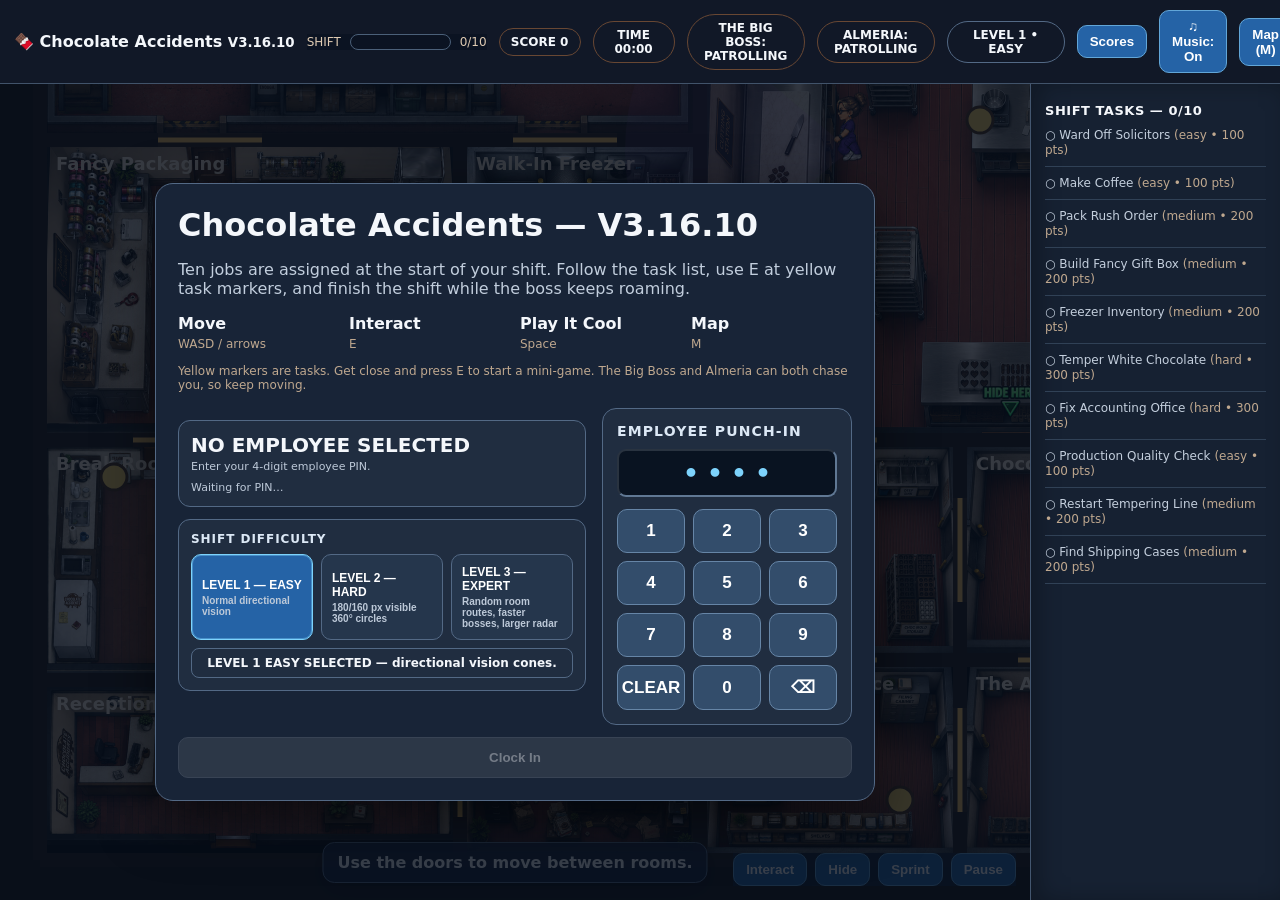
==== commit 24be4a27: "Add files via upload" ====
--- a/index.html
+++ b/index.html
@@ -3,7 +3,7 @@
 <head>
 <meta charset="utf-8" />
 <meta name="viewport" content="width=device-width,initial-scale=1,maximum-scale=1,user-scalable=no" />
-<title>Chocolate Accidents — V3.16.5</title>
+<title>Chocolate Accidents — V3.16.10 Expert Scoreboard</title>
 <style>
 :root{--cream:#fff5e5;--brown:#27180f;--accent:#ffc35c;--danger:#ff6258;--green:#69d18f}
 *{box-sizing:border-box}html,body{margin:0;height:100%;overflow:hidden;background:#100c09;color:var(--cream);font-family:Inter,system-ui,Segoe UI,Arial,sans-serif}
@@ -167,13 +167,14 @@
 .arcadeShell{width:min(100%,1060px);height:min(100%,730px);display:grid;grid-template-rows:auto minmax(0,1fr);overflow:hidden;border:2px solid #607894;border-radius:16px;background:#0b1220;box-shadow:0 24px 70px #000c}
 .arcadeBar{display:flex;align-items:center;justify-content:space-between;gap:12px;padding:8px 12px;background:#111827;border-bottom:1px solid #536985;color:#f4f7fb;font-weight:900}
 .arcadeBar strong{color:#69d18f;letter-spacing:.06em}
+.arcadePauseNotice{padding:4px 8px;border:1px solid #69d18f88;border-radius:999px;color:#b9f3cb;background:#163525;font-size:10px;letter-spacing:.06em;white-space:nowrap}
 .arcadeBar .arcadeActions{display:flex;gap:8px;align-items:center}
 .arcadeBar button{padding:6px 10px!important;background:#334155!important}
 #backToArcadeBtn{display:none}
 .arcadeMenu{display:flex;flex-direction:column;align-items:center;justify-content:center;gap:18px;padding:24px;overflow:auto;background:radial-gradient(circle at 50% 20%,#1b2d46 0,#0b1220 60%)}
 .arcadeMenu h2{margin:0;font-size:28px;letter-spacing:.08em;color:#f5cf62}
 .arcadeMenu p{margin:0;color:#b8c7d8;text-align:center}
-.arcadeGames{width:min(980px,100%);display:grid;grid-template-columns:repeat(4,minmax(0,1fr));gap:14px}
+.arcadeGames{width:min(980px,100%);display:grid;grid-template-columns:repeat(3,minmax(0,1fr));gap:14px}
 .arcadeGameCard{min-height:190px;border:2px solid #526a86;border-radius:16px;background:#17243a;padding:18px;display:flex;flex-direction:column;justify-content:space-between;gap:10px;text-align:left}
 .arcadeGameCard:hover{border-color:#78a9d8;background:#1d304d}
 .arcadeGameCard h3{margin:0;color:#fff;font-size:20px}
@@ -231,34 +232,37 @@
 /* V3.15.4 difficulty selector */
 .difficultyPanel{margin-top:12px;padding:12px;background:#202d40;border:1px solid #536985;border-radius:12px}
 .difficultyTitle{font-size:12px;font-weight:900;letter-spacing:.08em;color:#dce8f5;margin-bottom:8px}
-.difficultyChoices{display:grid;grid-template-columns:1fr 1fr;gap:8px}
+.difficultyChoices{display:grid;grid-template-columns:repeat(3,1fr);gap:8px}
 .difficultyBtn{padding:10px!important;text-align:left!important;background:#25364c!important;border-color:#536985!important}
 .difficultyBtn strong{display:block;font-size:12px}
 .difficultyBtn span{display:block;font-size:10px;color:#bdc9d8;margin-top:3px;font-weight:600}
 .difficultyBtn.selected{background:#2563a6!important;border-color:#7dd3fc!important;box-shadow:inset 0 0 0 1px #7dd3fc66}
 .difficultyBtn[data-difficulty="hard"].selected{background:#7a294a!important;border-color:#e381a9!important;box-shadow:inset 0 0 0 1px #e381a966}
-.difficultyBtn[data-difficulty="expert"].selected{background:#7a1f1f!important;border-color:#ff8a65!important;box-shadow:inset 0 0 0 1px #ff8a6566}
+.difficultyBtn[data-difficulty="expert"].selected{background:#7b321f!important;border-color:#ff9a55!important;box-shadow:inset 0 0 0 1px #ff9a5566}
 .difficultyNote{font-size:10px;color:#bdc9d8;margin-top:8px}.difficultyConfirm{font-size:12px!important;font-weight:900;color:#f4f7fb!important;padding:7px 9px;border:1px solid #536985;border-radius:8px;text-align:center}
 @media(max-width:700px){.difficultyChoices{grid-template-columns:1fr}}
-.scorePill{min-width:82px!important}.leaderboardCard{width:min(980px,96vw)!important}.leaderboardGrid{display:grid;grid-template-columns:repeat(4,minmax(0,1fr));gap:12px;margin:16px 0}.leaderboardPanel{background:#111827;border:1px solid #536985;border-radius:12px;padding:12px}.leaderboardPanel h3{margin:0 0 9px;color:#ffd779}.leaderboardRow{display:grid;grid-template-columns:28px 1fr auto;gap:7px;padding:7px 0;border-bottom:1px solid #334155;font-size:12px;text-align:left}.leaderboardRow:last-child{border-bottom:0}.leaderboardMeta{display:block;color:#9fb0c4;font-size:10px}.leaderboardEmpty{color:#9fb0c4;font-size:12px}.leaderboardActions{display:flex;gap:8px}.leaderboardActions button{flex:1}.endScoreSummary{margin:14px 0;padding:12px;border-radius:12px;background:#111827;border:1px solid #536985;font-weight:800}
+.scorePill{min-width:82px!important}.leaderboardCard{width:min(980px,96vw)!important}.leaderboardGrid{display:grid;grid-template-columns:repeat(2,minmax(0,1fr));gap:12px;margin:16px 0}.leaderboardPanel{background:#111827;border:1px solid #536985;border-radius:12px;padding:12px}.leaderboardPanel h3{margin:0 0 9px;color:#ffd779}.leaderboardRow{display:grid;grid-template-columns:28px 1fr auto;gap:7px;padding:7px 0;border-bottom:1px solid #334155;font-size:12px;text-align:left}.leaderboardRow:last-child{border-bottom:0}.leaderboardMeta{display:block;color:#9fb0c4;font-size:10px}.leaderboardEmpty{color:#9fb0c4;font-size:12px}.leaderboardActions{display:flex;gap:8px}.leaderboardActions button{flex:1}.endScoreSummary{margin:14px 0;padding:12px;border-radius:12px;background:#111827;border:1px solid #536985;font-weight:800}
 .initialsEntry{display:none;margin:14px 0;padding:16px;background:#090f1b;border:2px solid #ffd779;border-radius:12px}.initialsEntry.show{display:block}.initialsEntry label{display:block;color:#ffd779;font-weight:900;letter-spacing:.12em;margin-bottom:10px}.initialsInput{display:block;width:190px;margin:0 auto 10px;padding:8px 12px;background:#020617;color:#fff5b8;border:2px solid #7dd3fc;border-radius:8px;text-align:center;font:900 38px/1 monospace;letter-spacing:.28em;text-transform:uppercase}.initialsInput:focus{outline:3px solid #7dd3fc55}.initialsStatus{min-height:18px;margin:8px 0;color:#bdc9d8;font-size:12px}.initialsSubmit{width:100%;background:#8a5a0b!important;border-color:#ffd779!important}
+.pauseCard{width:min(520px,94vw)!important;text-align:center}.pauseCard h1{color:#ffd779}.pauseActions{display:grid;grid-template-columns:1fr 1fr;gap:10px;margin-top:18px}.pauseActions button{min-height:46px}.pauseActions .wide{grid-column:1/-1}.pauseControls{margin:14px 0 0;padding:12px;background:#0d1726;border:1px solid #536985;border-radius:10px;text-align:left;line-height:1.65}.pauseControls[hidden],.pauseConfirm[hidden]{display:none}.pauseConfirm{margin-top:14px;padding:14px;background:#251516;border:1px solid #a85c59;border-radius:10px}.pauseConfirmActions{display:flex;gap:8px;margin-top:10px}.pauseConfirmActions button{flex:1}.dangerButton{background:#642c2c!important;border-color:#b76464!important}.pauseHint{color:#9fb0c4;font-size:12px;margin-top:14px}
 @media(max-width:900px){.leaderboardGrid{grid-template-columns:1fr}.scorePill{display:none!important}}
 
 </style>
 </head>
 <body><div id="app">
-<div class="topbar"><div class="brand">🍫 <span>Chocolate Accidents</span> <small>V3.16.2</small></div><div class="progress-wrap"><div class="stat">SHIFT</div><div class="bar"><div class="fill" id="shiftFill"></div></div><div class="stat" id="taskCount">0/10</div></div><div class="pill scorePill">SCORE <span id="scoreValue">0</span></div><div class="pill scorePill">TIME <span id="shiftTime">00:00</span></div><div class="pill" id="bossStatus">THE BIG BOSS: PATROLLING</div><div class="pill" id="almeriaStatus">ALMERIA: ACTIVE</div><div class="pill" id="difficultyStatus">LEVEL 1 • EASY</div><button id="scoresBtn">Scores</button><button id="musicBtn" type="button" aria-pressed="true">♫ Music: On</button><button id="tasksToggleBtn" aria-expanded="false">Tasks</button><button id="mapBtn">Map (M)</button><button id="restartBtn">Clock Out</button></div>
+<div class="topbar"><div class="brand">🍫 <span>Chocolate Accidents</span> <small>V3.16.10</small></div><div class="progress-wrap"><div class="stat">SHIFT</div><div class="bar"><div class="fill" id="shiftFill"></div></div><div class="stat" id="taskCount">0/10</div></div><div class="pill scorePill">SCORE <span id="scoreValue">0</span></div><div class="pill scorePill">TIME <span id="shiftTime">00:00</span></div><div class="pill" id="bossStatus">THE BIG BOSS: PATROLLING</div><div class="pill" id="almeriaStatus">ALMERIA: ACTIVE</div><div class="pill" id="difficultyStatus">LEVEL 1 • EASY</div><button id="scoresBtn">Scores</button><button id="musicBtn" type="button" aria-pressed="true">♫ Music: On</button><button id="tasksToggleBtn" aria-expanded="false">Tasks</button><button id="mapBtn">Map (M)</button><button id="restartBtn">Clock Out</button></div>
 <div class="stage" id="stage"><canvas id="game" tabindex="0"></canvas><div class="roomToast" id="roomToast"></div><div class="hint" id="hint">Use the doors to move between rooms.</div>
 <div class="controls" id="actionControls">
   <button id="interactBtn" class="actionBtn interactAction" aria-label="Interact"><span class="actionIcon">✋</span><span class="actionLabel">Interact</span></button>
   <button id="hideBtn" class="actionBtn hideAction" aria-label="Hide"><span class="actionIcon">◉</span><span class="actionLabel">Hide</span></button>
   <button id="sprintBtn" class="actionBtn sprintAction" aria-label="Sprint"><span class="actionIcon">⚡</span><span class="actionLabel">Sprint</span></button>
+  <button id="pauseBtn" class="actionBtn" aria-label="Pause"><span class="actionIcon">Ⅱ</span><span class="actionLabel">Pause</span></button>
 </div>
 <div id="mobileJoystick" aria-label="Movement joystick"><div class="joystickRing"><div class="joystickKnob" id="joystickKnob"></div></div></div>
 <div class="arcadeOverlay" id="arcadeOverlay">
   <div class="arcadeShell">
     <div class="arcadeBar">
       <strong id="arcadeTitle">SHIPPING COMPUTER — ARCADE</strong>
+      <span class="arcadePauseNotice">SHIFT TIMER PAUSED</span>
       <div class="arcadeActions">
         <button id="backToArcadeBtn">Back to Games</button>
         <button id="exitArcadeBtn">Exit Arcade (Esc)</button>
@@ -306,7 +310,7 @@
     </div>
   </div>
 </div>
-<div class="overlay show" id="startOverlay"><div class="card"><h1>Chocolate Accidents — V3.16.5</h1><p class="sub">Ten jobs are assigned at the start of your shift. Follow the task list, use E at yellow task markers, and finish the shift while the boss keeps roaming.</p><div class="row"><div><b>Move</b><br><span class="small">WASD / arrows</span></div><div><b>Interact</b><br><span class="small">E</span></div><div><b>Play It Cool</b><br><span class="small">Space</span></div><div><b>Map</b><br><span class="small">M</span></div></div><p class="small">Yellow markers are tasks. Get close and press E to start a mini-game. The Big Boss and Almeria can both chase you, so keep moving.</p>
+<div class="overlay show" id="startOverlay"><div class="card"><h1>Chocolate Accidents — V3.16.10</h1><p class="sub">Ten jobs are assigned at the start of your shift. Follow the task list, use E at yellow task markers, and finish the shift while the boss keeps roaming.</p><div class="row"><div><b>Move</b><br><span class="small">WASD / arrows</span></div><div><b>Interact</b><br><span class="small">E</span></div><div><b>Play It Cool</b><br><span class="small">Space</span></div><div><b>Map</b><br><span class="small">M</span></div></div><p class="small">Yellow markers are tasks. Get close and press E to start a mini-game. The Big Boss and Almeria can both chase you, so keep moving.</p>
 <div class="punchWrap" id="punchWrap">
   <div>
     <div class="employeeCard">
@@ -328,7 +332,7 @@
         </button>
         <button type="button" class="difficultyBtn" data-difficulty="expert" aria-pressed="false">
           <strong>LEVEL 3 — EXPERT</strong>
-          <span>230/210 px 360° • faster supervisors</span>
+          <span>Random room routes, faster bosses, larger radar</span>
         </button>
       </div>
       <div class="difficultyNote difficultyConfirm" id="difficultyNote">LEVEL 1 EASY SELECTED — directional vision cones.</div>
@@ -401,8 +405,9 @@
 
         <div class="taskBtns" id="taskBtns"></div>
       </div><p class="small" id="taskTip"></p><button id="leaveTaskBtn" style="width:100%;margin-top:10px">Abandon Task (Esc)</button></div></div>
+<div class="overlay" id="pauseOverlay"><div class="card pauseCard"><p class="small">SHIFT PAUSED</p><h1>The factory can wait. Probably.</h1><p class="sub">The shift timer, employees, tasks, and supervisors are frozen.</p><div class="pauseActions"><button id="resumeShiftBtn" class="wide">Resume Shift</button><button id="pauseControlsBtn">Controls</button><button id="pauseMusicBtn">♫ Music: On</button><button id="restartShiftBtn">Restart Shift</button><button id="pauseClockOutBtn" class="dangerButton">Clock Out</button></div><div id="pauseControlsPanel" class="pauseControls" hidden><b>Move:</b> WASD / Arrow Keys<br><b>Sprint:</b> Shift<br><b>Interact:</b> E<br><b>Play It Cool:</b> Space<br><b>Map:</b> M<br><b>Pause / Resume:</b> Esc</div><div id="pauseConfirm" class="pauseConfirm" hidden><strong id="pauseConfirmText"></strong><div class="pauseConfirmActions"><button id="pauseConfirmYes" class="dangerButton">Confirm</button><button id="pauseConfirmNo">Cancel</button></div></div><div class="pauseHint">Press Esc again to resume.</div></div></div>
 <div class="overlay" id="mapOverlay"><div class="card"><h2>Factory Map</h2><p class="sub">Yellow = task · Blue = you · Red = boss · Green = hiding spot · Gold gaps = doors</p><canvas id="mapCanvas" width="900" height="560" style="width:100%;height:auto;background:#120e0b;border-radius:12px;border:1px solid #5f412e"></canvas><button id="closeMapBtn" style="width:100%;margin-top:12px">Close Map</button></div></div>
-<div class="overlay" id="leaderboardOverlay"><div class="card leaderboardCard"><h2>Factory Scoreboard</h2><p class="sub" id="leaderboardStatus">Loading completed shifts…</p><div class="leaderboardGrid"><section class="leaderboardPanel"><h3>Highest Scores</h3><div id="scoreBoardRows"></div></section><section class="leaderboardPanel"><h3>Fastest — Level 1</h3><div id="easyTimeRows"></div></section><section class="leaderboardPanel"><h3>Fastest — Level 2</h3><div id="hardTimeRows"></div></section><section class="leaderboardPanel"><h3>Fastest — Level 3</h3><div id="expertTimeRows"></div></section></div><div class="leaderboardActions"><button id="refreshLeaderboardBtn">Refresh</button><button id="closeLeaderboardBtn">Close</button></div></div></div>
+<div class="overlay" id="leaderboardOverlay"><div class="card leaderboardCard"><h2>Factory Scoreboard</h2><p class="sub" id="leaderboardStatus">Loading completed shifts…</p><div class="leaderboardGrid"><section class="leaderboardPanel"><h3>Highest Scores</h3><div id="scoreBoardRows"></div></section><section class="leaderboardPanel"><h3>Fastest — Level 1</h3><div id="easyTimeRows"></div></section><section class="leaderboardPanel"><h3>Fastest — Level 2</h3><div id="hardTimeRows"></div></section><section class="leaderboardPanel"><h3>Fastest — Level 3 Expert</h3><div id="expertTimeRows"></div></section></div><div class="leaderboardActions"><button id="refreshLeaderboardBtn">Refresh</button><button id="closeLeaderboardBtn">Close</button></div></div></div>
 <div class="overlay" id="endOverlay"><div class="card" style="text-align:center"><h1 id="endTitle"></h1><p class="sub" id="endText"></p><div class="endScoreSummary" id="endScoreSummary"></div><div class="initialsEntry" id="initialsEntry"><label for="initialsInput">ENTER YOUR INITIALS</label><input class="initialsInput" id="initialsInput" type="text" maxlength="3" inputmode="text" autocomplete="off" autocapitalize="characters" spellcheck="false" aria-describedby="initialsStatus"><div class="initialsStatus" id="initialsStatus">Type exactly three letters.</div><button class="initialsSubmit" id="submitInitialsBtn" disabled>Submit High Score</button></div><button id="endScoresBtn" style="width:100%;margin-bottom:8px">View Scoreboard</button><button id="endRestartBtn" style="width:100%">Play Again</button></div></div>
 </div><div class="taskList" id="taskList"><b>SHIFT TASKS</b><div>Clock in to load tasks…</div></div></div>
 <div id="davidMessage">David: “Just a Minute...”</div>
@@ -414,27 +419,33 @@
 const canvas=document.getElementById('game'),ctx=canvas.getContext('2d'),stage=document.getElementById('stage'),mapCanvas=document.getElementById('mapCanvas'),mctx=mapCanvas.getContext('2d');
 const ui={shiftFill:document.getElementById('shiftFill'),taskCount:document.getElementById('taskCount'),taskList:document.getElementById('taskList'),bossStatus:document.getElementById('bossStatus'),almeriaStatus:document.getElementById('almeriaStatus'),difficultyStatus:document.getElementById('difficultyStatus'),hint:document.getElementById('hint'),roomToast:document.getElementById('roomToast'),startOverlay:document.getElementById('startOverlay'),taskOverlay:document.getElementById('taskOverlay'),mapOverlay:document.getElementById('mapOverlay'),endOverlay:document.getElementById('endOverlay'),taskTitle:document.getElementById('taskTitle'),taskDesc:document.getElementById('taskDesc'),miniFill:document.getElementById('miniFill'),miniBar:document.getElementById('miniBar'),scanInstruction:document.getElementById('scanInstruction'),heatGame:document.getElementById('heatGame'),heatTemp:document.getElementById('heatTemp'),heatNeedle:document.getElementById('heatNeedle'),temperFill:document.getElementById('temperFill'),temperPct:document.getElementById('temperPct'),heatHelp:document.getElementById('heatHelp'),taskBtns:document.getElementById('taskBtns'),shippingScaleGame:document.getElementById('shippingScaleGame'),scaleNeedle:document.getElementById('scaleNeedle'),scaleWeight:document.getElementById('scaleWeight'),scaleResult:document.getElementById('scaleResult'),scaleRoundStatus:document.getElementById('scaleRoundStatus'),scaleLockBtn:document.getElementById('scaleLockBtn'),scaleResetBtn:document.getElementById('scaleResetBtn'),scaleLockDownArt:document.getElementById('scaleLockDownArt'),scaleResetDownArt:document.getElementById('scaleResetDownArt'),taskTip:document.getElementById('taskTip'),endTitle:document.getElementById('endTitle'),endText:document.getElementById('endText'),arcadeOverlay:document.getElementById('arcadeOverlay'),arcadeMenu:document.getElementById('arcadeMenu'),arcadeGameView:document.getElementById('arcadeGameView'),arcadeFrame:document.getElementById('arcadeFrame'),arcadeTitle:document.getElementById('arcadeTitle'),backToArcadeBtn:document.getElementById('backToArcadeBtn')};
 const scoreUI={scoreValue:document.getElementById('scoreValue'),shiftTime:document.getElementById('shiftTime'),overlay:document.getElementById('leaderboardOverlay'),status:document.getElementById('leaderboardStatus'),scores:document.getElementById('scoreBoardRows'),easy:document.getElementById('easyTimeRows'),hard:document.getElementById('hardTimeRows'),expert:document.getElementById('expertTimeRows'),summary:document.getElementById('endScoreSummary'),initialsEntry:document.getElementById('initialsEntry'),initialsInput:document.getElementById('initialsInput'),initialsStatus:document.getElementById('initialsStatus'),submitInitialsBtn:document.getElementById('submitInitialsBtn')};
+const pauseUI={overlay:document.getElementById('pauseOverlay'),resume:document.getElementById('resumeShiftBtn'),controls:document.getElementById('pauseControlsBtn'),controlsPanel:document.getElementById('pauseControlsPanel'),music:document.getElementById('pauseMusicBtn'),restart:document.getElementById('restartShiftBtn'),clockOut:document.getElementById('pauseClockOutBtn'),confirm:document.getElementById('pauseConfirm'),confirmText:document.getElementById('pauseConfirmText'),confirmYes:document.getElementById('pauseConfirmYes'),confirmNo:document.getElementById('pauseConfirmNo')};
 const SCORE_API='https://mosqhttdiosevizkcwnh.supabase.co/rest/v1/game_scores';
 const SCORE_KEY='sb_publishable_Y2Dh0paxIO9Ck2Nz9olQ9A_H_eq4rYT';
 const taskTiers={coffee:'easy',solicitors:'easy',choice:'easy',sequence:'medium',timing:'medium',shippingScale:'medium',hold:'hard',memory:'hard'};
 const tierBase={easy:100,medium:200,hard:300};
-let shiftScore=0,shiftStartedAt=0,shiftElapsed=0,scoreSubmitted=false,leaderboardActive=false,leaderboardReturnToEnd=false,currentEmployeePin='',currentEmployee=null;
-function elapsedSeconds(){return shiftStartedAt?(running?(performance.now()-shiftStartedAt)/1000:shiftElapsed):0}
+let shiftScore=0,shiftStartedAt=0,shiftElapsed=0,scoreSubmitted=false,leaderboardActive=false,leaderboardReturnToEnd=false,currentEmployeePin='',currentEmployee=null,paused=false,pauseStartedAt=0,arcadePauseStartedAt=0,pendingPauseAction=null;
+function elapsedSeconds(){const frozenAt=paused?pauseStartedAt:(arcadeActive&&arcadePauseStartedAt?arcadePauseStartedAt:performance.now());return shiftStartedAt?(running?(frozenAt-shiftStartedAt)/1000:shiftElapsed):0}
 function formatTime(seconds){seconds=Math.max(0,Math.floor(seconds||0));return String(Math.floor(seconds/60)).padStart(2,'0')+':'+String(seconds%60).padStart(2,'0')}
 function taskTier(task){return taskTiers[task.kind]||'medium'}
-function taskPoints(task){const mult=gameDifficulty==='expert'?2:gameDifficulty==='hard'?1.5:1;return Math.round(tierBase[taskTier(task)]*mult)}
+function taskPoints(task){return Math.round(tierBase[taskTier(task)]*(gameDifficulty==='hard'?1.5:1))}
 function scoreHeaders(extra={}){return {apikey:SCORE_KEY,Authorization:'Bearer '+SCORE_KEY,...extra}}
 function renderBoard(target,rows,valueFn){target.textContent='';if(!rows.length){const empty=document.createElement('div');empty.className='leaderboardEmpty';empty.textContent='No completed shifts yet.';target.appendChild(empty);return}rows.forEach((row,i)=>{const item=document.createElement('div');item.className='leaderboardRow';const rank=document.createElement('b');rank.textContent=String(i+1);const name=document.createElement('span');name.textContent=row.player_initials;const meta=document.createElement('small');meta.className='leaderboardMeta';meta.textContent=(row.difficulty==='expert'?'Level 3':row.difficulty==='hard'?'Level 2':'Level 1')+' • '+row.tasks_completed+' tasks';name.appendChild(meta);const value=document.createElement('b');value.textContent=valueFn(row);item.append(rank,name,value);target.appendChild(item)})}
 async function fetchScores(order,difficulty=''){const params=new URLSearchParams({select:'player_initials,score,completion_seconds,tasks_completed,difficulty,created_at',completed_shift:'eq.true',order,limit:'10'});if(difficulty)params.set('difficulty','eq.'+difficulty);const response=await fetch(SCORE_API+'?'+params,{headers:scoreHeaders()});if(!response.ok)throw new Error('Score service returned '+response.status);return response.json()}
 async function loadLeaderboard(){scoreUI.status.textContent='Loading completed shifts…';try{const [scores,easy,hard,expert]=await Promise.all([fetchScores('score.desc,completion_seconds.asc'),fetchScores('completion_seconds.asc,score.desc','easy'),fetchScores('completion_seconds.asc,score.desc','hard'),fetchScores('completion_seconds.asc,score.desc','expert')]);renderBoard(scoreUI.scores,scores,r=>r.score.toLocaleString()+' pts');renderBoard(scoreUI.easy,easy,r=>formatTime(r.completion_seconds));renderBoard(scoreUI.hard,hard,r=>formatTime(r.completion_seconds));renderBoard(scoreUI.expert,expert,r=>formatTime(r.completion_seconds));scoreUI.status.textContent='Only completed shifts qualify. Times are ranked separately by level.'}catch(error){scoreUI.status.textContent='Online scoreboard unavailable. The game and local scoring still work.';[scoreUI.scores,scoreUI.easy,scoreUI.hard,scoreUI.expert].forEach(el=>renderBoard(el,[],()=>''))}}
-function openLeaderboard(returnToEnd=false){leaderboardActive=true;leaderboardReturnToEnd=returnToEnd;keys={};scoreUI.overlay.classList.add('show');loadLeaderboard()}
+function openLeaderboard(returnToEnd=false){if(running&&!paused)openPause();leaderboardActive=true;leaderboardReturnToEnd=returnToEnd;keys={};scoreUI.overlay.classList.add('show');loadLeaderboard()}
 function closeLeaderboard(){leaderboardActive=false;scoreUI.overlay.classList.remove('show');if(leaderboardReturnToEnd)ui.endOverlay.classList.add('show');leaderboardReturnToEnd=false;canvas.focus&&canvas.focus()}
 function cleanInitials(value){return String(value||'').toUpperCase().replace(/[^A-Z]/g,'').slice(0,3)}
 function prepareInitialsEntry(){scoreUI.initialsInput.value='';scoreUI.initialsStatus.textContent='Type exactly three letters.';scoreUI.submitInitialsBtn.disabled=true;scoreUI.initialsEntry.classList.add('show');setTimeout(()=>scoreUI.initialsInput.focus(),80)}
 async function submitCompletedShift(){const initials=cleanInitials(scoreUI.initialsInput.value);if(scoreSubmitted||initials.length!==3)return;scoreSubmitted=true;scoreUI.submitInitialsBtn.disabled=true;scoreUI.initialsInput.disabled=true;scoreUI.initialsStatus.textContent='Submitting '+initials+'…';const record={player_initials:initials,score:shiftScore,completion_seconds:Number(shiftElapsed.toFixed(2)),tasks_completed:completed(),difficulty:gameDifficulty,completed_shift:true};try{const response=await fetch(SCORE_API,{method:'POST',headers:scoreHeaders({'Content-Type':'application/json',Prefer:'return=minimal'}),body:JSON.stringify(record)});if(!response.ok)throw new Error('Score service returned '+response.status);scoreUI.initialsStatus.textContent='High score saved as '+initials+'!';scoreUI.status.textContent='Shift score saved online.';scoreUI.initialsEntry.classList.remove('show');loadLeaderboard()}catch(error){scoreSubmitted=false;scoreUI.initialsInput.disabled=false;scoreUI.submitInitialsBtn.disabled=false;scoreUI.initialsStatus.textContent='Could not upload. Run supabase-setup.sql, then try again.'}}
 const themeMusic=document.getElementById('themeMusic'),chaseMusic=document.getElementById('chaseMusic'),musicBtn=document.getElementById('musicBtn');let musicEnabled=true,activeMusicMode='none',chaseMusicGrace=0;themeMusic.volume=.32;chaseMusic.volume=.42;
 function updateMusicButton(){musicBtn.textContent=musicEnabled?'♫ Music: On':'♫ Music: Off';musicBtn.setAttribute('aria-pressed',musicEnabled?'true':'false')}
-function syncThemeMusic(dt=0){const spotted=boss.state==='CHASING'||almeria.state==='CHASING';if(spotted)chaseMusicGrace=3;else if(dt>0)chaseMusicGrace=Math.max(0,chaseMusicGrace-dt);const chaseActive=spotted||chaseMusicGrace>0,wanted=musicEnabled&&running&&!arcadeActive?(chaseActive?'chase':'theme'):'none';if(wanted===activeMusicMode){updateMusicButton();return}themeMusic.pause();chaseMusic.pause();if(wanted==='theme'){const playback=themeMusic.play();if(playback&&playback.catch)playback.catch(()=>{})}else if(wanted==='chase'){chaseMusic.currentTime=0;const playback=chaseMusic.play();if(playback&&playback.catch)playback.catch(()=>{})}activeMusicMode=wanted;updateMusicButton()}
+function syncThemeMusic(dt=0){const spotted=boss.state==='CHASING'||almeria.state==='CHASING';if(spotted)chaseMusicGrace=3;else if(dt>0)chaseMusicGrace=Math.max(0,chaseMusicGrace-dt);const chaseActive=spotted||chaseMusicGrace>0,wanted=musicEnabled&&running&&!arcadeActive&&!paused?(chaseActive?'chase':'theme'):'none';if(wanted===activeMusicMode){updateMusicButton();updatePauseMusicButton();return}themeMusic.pause();chaseMusic.pause();if(wanted==='theme'){const playback=themeMusic.play();if(playback&&playback.catch)playback.catch(()=>{})}else if(wanted==='chase'){chaseMusic.currentTime=0;const playback=chaseMusic.play();if(playback&&playback.catch)playback.catch(()=>{})}activeMusicMode=wanted;updateMusicButton();updatePauseMusicButton()}
+function updatePauseMusicButton(){if(pauseUI.music)pauseUI.music.textContent=musicEnabled?'♫ Music: On':'♫ Music: Off'}
+function hidePauseConfirmation(){pendingPauseAction=null;pauseUI.confirm.hidden=true}
+function showPauseConfirmation(action){pendingPauseAction=action;pauseUI.confirmText.textContent=action==='restart'?'Restart this shift? Current task progress and score will be lost.':'Clock out now? Current shift progress will be lost.';pauseUI.confirm.hidden=false}
+function openPause(force=false){if(!running||paused||(activeTask&&!force)||arcadeActive||leaderboardActive)return;paused=true;pauseStartedAt=performance.now();keys={};player.moving=false;ui.mapOverlay.classList.remove('show');pauseUI.controlsPanel.hidden=true;pauseUI.controls.textContent='Controls';hidePauseConfirmation();pauseUI.overlay.classList.add('show');syncThemeMusic();updatePauseMusicButton()}
+function resumeShift(){if(!paused)return;const now=performance.now();shiftStartedAt+=now-pauseStartedAt;paused=false;pauseStartedAt=0;pendingPauseAction=null;pauseUI.overlay.classList.remove('show');pauseUI.confirm.hidden=true;keys={};last=now;syncThemeMusic();canvas.focus&&canvas.focus()}
 const WORLD={w:1800,h:1080}, WALL=14, DOOR=104;
 const rooms=[
  {id:'shipping',name:'Shipping',x:40,y:40,w:660,h:280,c:'#6d4c36'},{id:'fancy',name:'Fancy Packaging',x:40,y:320,w:420,h:300,c:'#77533b'},{id:'walkin',name:'Walk-In Freezer',x:460,y:320,w:240,h:300,c:'#4e6876'},{id:'production',name:'Production',x:700,y:40,w:640,h:580,c:'#73543d'},
@@ -560,77 +571,72 @@
  {x:1475,y:650},        // Warehouse B
  {x:1510,y:900},        // Sales
  {x:1690,y:930}         // Control Room
-
 ];
-
-// V3.16.5 Expert-only unpredictable roaming.
-// Supervisors use the existing safe room waypoints as a destination pool, but no longer
-// follow them in a fixed sequence. Neglected destinations gain weight so the whole map
-// continues to be covered, while random mid-route retargets make movement hard to predict.
-function ensureRoamMemory(entity,points){
-  if(!entity.roamVisits||entity.roamVisits.length!==points.length){
-    entity.roamClock=0;
-    entity.roamVisits=points.map(()=>-20-Math.random()*80);
-    entity.roamRecent=[];
-    entity.roamRetarget=1.5+Math.random()*5.5;
-    entity.roamTargetIndex=Math.max(0,Math.min(points.length-1,entity.patrolIndex||0));
-  }
-}
-function chooseRoamTarget(entity,points,force=false){
-  ensureRoamMemory(entity,points);
-  const current=Number.isInteger(entity.roamTargetIndex)?entity.roamTargetIndex:0;
-  const ages=points.map((_,i)=>entity.roamClock-entity.roamVisits[i]);
-  let next=-1;
-
-  // Coverage guarantee: if an area has gone too long without a visit, strongly prioritize it.
-  let stalest=0;
-  for(let i=1;i<ages.length;i++)if(ages[i]>ages[stalest])stalest=i;
-  if(ages[stalest]>55 && stalest!==current){
-    next=stalest;
-  }else{
-    const weights=points.map((pt,i)=>{
-      if(points.length>1 && i===current)return force?.03:.10;
-      const d=Math.hypot(entity.x-pt.x,entity.y-pt.y);
-      const age=Math.max(0,ages[i]);
-      let w=1 + Math.min(12,age/7) + Math.min(5,d/340);
-      const recentPos=entity.roamRecent.indexOf(i);
-      if(recentPos>=0)w*=recentPos===0?.08:.22;
-      return Math.max(.01,w);
-    });
-    let total=weights.reduce((a,b)=>a+b,0),roll=Math.random()*total;
-    for(let i=0;i<weights.length;i++){roll-=weights[i];if(roll<=0){next=i;break}}
-    if(next<0)next=stalest;
-  }
-
-  entity.roamTargetIndex=next;
-  entity.patrolIndex=next; // retained for compatibility with existing HUD/debug/reset code
-  entity.roamRecent.unshift(next);
-  entity.roamRecent=[...new Set(entity.roamRecent)].slice(0,4);
-  entity.roamRetarget=2.2+Math.random()*7.8;
-  entity.path=[];
-  entity.pathTimer=0;
-  return points[next];
-}
-function updateRoamDecision(entity,points,dt){
-  ensureRoamMemory(entity,points);
-  entity.roamClock+=dt;
-  entity.roamRetarget-=dt;
-  const target=points[entity.roamTargetIndex];
-
-  // Arrival counts as a real visit and immediately selects a new unpredictable destination.
-  if(target&&Math.hypot(entity.x-target.x,entity.y-target.y)<32){
-    entity.roamVisits[entity.roamTargetIndex]=entity.roamClock;
-    return chooseRoamTarget(entity,points,true);
-  }
-
-  // Random change-of-mind while en route. Not every timer causes a turn, which makes timing
-  // itself unpredictable. Expert changes its mind slightly more often.
-  if(entity.roamRetarget<=0){
-    const turnChance=gameDifficulty==='expert'?.72:gameDifficulty==='hard'?.58:.48;
-    if(Math.random()<turnChance)return chooseRoamTarget(entity,points,true);
-    entity.roamRetarget=1.6+Math.random()*5.8;
-  }
-  return target;
+// EXPERT MODE: each supervisor visits every patrol destination once per cycle,
+// but the destination order is freshly shuffled. This preserves full factory
+// coverage while preventing a predictable loop or a single repeated path.
+const uniquePatrolPoints=points=>points.filter((point,index,list)=>
+  list.findIndex(other=>other.x===point.x&&other.y===point.y)===index
+);
+const bossCoveragePoints=uniquePatrolPoints(patrol);
+const almeriaCoveragePoints=uniquePatrolPoints(almeriaPatrol);
+let expertBossRoute=[];
+let expertAlmeriaRoute=[];
+function shuffledCoverage(points,lastPoint,previousRoute=[]){
+  const route=points.map(point=>({...point}));
+  for(let i=route.length-1;i>0;i--){
+    const j=Math.floor(Math.random()*(i+1));
+    [route[i],route[j]]=[route[j],route[i]];
+  }
+  // Do not begin a new coverage cycle by immediately reversing to the point
+  // just visited. Swap in another room when that rare shuffle occurs.
+  if(lastPoint&&route.length>1&&route[0].x===lastPoint.x&&route[0].y===lastPoint.y){
+    const swapIndex=1+Math.floor(Math.random()*(route.length-1));
+    [route[0],route[swapIndex]]=[route[swapIndex],route[0]];
+  }
+  // A new cycle must not exactly match the previous complete route.
+  if(route.length>2&&previousRoute.length===route.length&&route.every((point,index)=>
+    point.x===previousRoute[index].x&&point.y===previousRoute[index].y
+  )){
+    [route[0],route[1]]=[route[1],route[0]];
+  }
+  return route;
+}
+function resetExpertPatrols(){
+  expertBossRoute=shuffledCoverage(bossCoveragePoints,{x:boss.x,y:boss.y});
+  expertAlmeriaRoute=shuffledCoverage(almeriaCoveragePoints,{x:almeria.x,y:almeria.y});
+  boss.patrolIndex=0;
+  almeria.patrolIndex=0;
+}
+function bossPatrolTarget(){
+  return gameDifficulty==='expert'?expertBossRoute[boss.patrolIndex]:patrol[boss.patrolIndex];
+}
+function almeriaPatrolTarget(){
+  return gameDifficulty==='expert'?expertAlmeriaRoute[almeria.patrolIndex]:almeriaPatrol[almeria.patrolIndex];
+}
+function advanceBossPatrol(){
+  if(gameDifficulty!=='expert'){
+    boss.patrolIndex=(boss.patrolIndex+1)%patrol.length;
+    return;
+  }
+  boss.patrolIndex++;
+  if(boss.patrolIndex>=expertBossRoute.length){
+    const last=expertBossRoute[expertBossRoute.length-1];
+    expertBossRoute=shuffledCoverage(bossCoveragePoints,last,expertBossRoute);
+    boss.patrolIndex=0;
+  }
+}
+function advanceAlmeriaPatrol(){
+  if(gameDifficulty!=='expert'){
+    almeria.patrolIndex=(almeria.patrolIndex+1)%almeriaPatrol.length;
+    return;
+  }
+  almeria.patrolIndex++;
+  if(almeria.patrolIndex>=expertAlmeriaRoute.length){
+    const last=expertAlmeriaRoute[expertAlmeriaRoute.length-1];
+    expertAlmeriaRoute=shuffledCoverage(almeriaCoveragePoints,last,expertAlmeriaRoute);
+    almeria.patrolIndex=0;
+  }
 }
 let keys={},running=false,activeTask=null,taskState=null,last=0,camera={x:0,y:0},lastRoom='',toastTimer=0;
 let arcadeActive=false;
@@ -680,28 +686,32 @@
 const hideHereArt=new Image();
 hideHereArt.src='assets/ui/hide_here.png';
 
-// Chris replacement sprite set. Only the supplied replacement images are used.
-const chrisSprites={};
-const chrisFiles={
-  idle:'assets/chris/idle.png',
-  down1:'assets/chris/fwd1.png',
-  down2:'assets/chris/fwd2.png',
-  up1:'assets/chris/away1.png',
-  up2:'assets/chris/away2.png',
-  left1:'assets/chris/walk_left_1.png',
-  left2:'assets/chris/walk_left_2.png',
-  left3:'assets/chris/walk_left_3.png',
-  left4:'assets/chris/walk_left_4.png',
-  right1:'assets/chris/walk_right_1.png',
-  right2:'assets/chris/walk_right_2.png',
-  right3:'assets/chris/walk_right_3.png',
-  right4:'assets/chris/walk_right_4.png'
+// Each clock-in employee can supply the same 13-frame directional animation map.
+const employeeSpriteFiles={
+  chris:{
+    idle:'assets/chris/idle.png',down1:'assets/chris/fwd1.png',down2:'assets/chris/fwd2.png',up1:'assets/chris/away1.png',up2:'assets/chris/away2.png',
+    left1:'assets/chris/walk_left_1.png',left2:'assets/chris/walk_left_2.png',left3:'assets/chris/walk_left_3.png',left4:'assets/chris/walk_left_4.png',
+    right1:'assets/chris/walk_right_1.png',right2:'assets/chris/walk_right_2.png',right3:'assets/chris/walk_right_3.png',right4:'assets/chris/walk_right_4.png'
+  },
+  elfie:{
+    idle:'assets/elfie/idle.png',down1:'assets/elfie/fwd1.png',down2:'assets/elfie/fwd2.png',up1:'assets/elfie/away1.png',up2:'assets/elfie/away2.png',
+    left1:'assets/elfie/left1.png',left2:'assets/elfie/left2.png',left3:'assets/elfie/left3.png',left4:'assets/elfie/left4.png',
+    right1:'assets/elfie/right1.png',right2:'assets/elfie/right2.png',right3:'assets/elfie/right3.png',right4:'assets/elfie/right4.png'
+  },
+  ginger:{
+    idle:'assets/ginger/fwd1.png',down1:'assets/ginger/fwd1.png',down2:'assets/ginger/fwd2.png',up1:'assets/ginger/away1.png',up2:'assets/ginger/away2.png',
+    left1:'assets/ginger/left1.png',left2:'assets/ginger/left2.png',left3:'assets/ginger/left1.png',left4:'assets/ginger/left2.png',
+    right1:'assets/ginger/right1.png',right2:'assets/ginger/right2.png',right3:'assets/ginger/right1.png',right4:'assets/ginger/right2.png'
+  }
 };
-for(const [key,url] of Object.entries(chrisFiles)){
-  const img=new Image();
-  img.src=url;
-  chrisSprites[key]=img;
-}
+const employeeSprites={};
+for(const [employeeId,files] of Object.entries(employeeSpriteFiles)){
+  employeeSprites[employeeId]={};
+  for(const [key,url] of Object.entries(files)){
+    const img=new Image();img.src=url;employeeSprites[employeeId][key]=img;
+  }
+}
+function activePlayerSprites(){return employeeSprites[currentEmployee?.id]||employeeSprites.chris}
 let playerAnimClock=0;
 function playerSpriteKey(){
   // Only the new Chris replacement sprites are used.
@@ -720,14 +730,14 @@
   const verticalFrame=(Math.floor(playerAnimClock*7)%2)+1;
   return player.facing==='up'?'up'+verticalFrame:'down'+verticalFrame;
 }
-function drawChris(c,minimap=false){
+function drawPlayer(c,minimap=false){
   if(minimap){
     c.beginPath();c.arc(player.x,player.y,player.r,0,Math.PI*2);
     c.fillStyle=player.hidden?'#67a9ff88':'#67a9ff';c.fill();
     c.strokeStyle='#0e2a4c';c.lineWidth=3;c.stroke();
     return;
   }
-  const img=chrisSprites[playerSpriteKey()];
+  const img=activePlayerSprites()[playerSpriteKey()];
   if(img&&img.complete&&img.naturalWidth){
     const h=69;
     const w=h*(img.naturalWidth/img.naturalHeight);
@@ -854,8 +864,9 @@
 function canSee(){
   if(player.hidden)return false;
   const d=Math.hypot(player.x-boss.x,player.y-boss.y);
-  if(gameDifficulty==='expert')return d<=230;
-  if(gameDifficulty==='hard')return d<=180;
+  if(gameDifficulty==='hard'||gameDifficulty==='expert'){
+    return d<=(gameDifficulty==='expert'?215:180);
+  }
   const max=(keys.ShiftLeft||keys.ShiftRight)?310:245;
   if(d>max||lineBlocked(boss,player))return false;
   const ang=Math.atan2(player.y-boss.y,player.x-boss.x);
@@ -982,8 +993,7 @@
   boss.lastX=boss.x;
   boss.lastY=boss.y;
   if(boss.state==='PATROLLING'&&target&&Math.hypot(boss.x-target.x,boss.y-target.y)>220){
-    if(gameDifficulty==='expert')chooseRoamTarget(boss,patrol,true);
-    else boss.patrolIndex=(boss.patrolIndex+1)%patrol.length;
+    advanceBossPatrol();
   }
 }
 function updateBoss(dt){
@@ -1001,20 +1011,14 @@
     if(boss.searchTimer<=0){
       boss.state='PATROLLING';
       boss.lastSeen=null;
-      if(gameDifficulty==='expert')chooseRoamTarget(boss,patrol,true);
-    }
-  }
-
-  let patrolTarget=boss.state==='PATROLLING'
-    ? (gameDifficulty==='expert'
-        ? updateRoamDecision(boss,patrol,dt)
-        : patrol[boss.patrolIndex])
-    : patrol[boss.patrolIndex];
+    }
+  }
+
   let target=boss.state==='CHASING'
     ? player
     : boss.state==='SEARCHING'&&boss.lastSeen
       ? boss.lastSeen
-      : patrolTarget;
+      : bossPatrolTarget();
 
   const moved=Math.hypot(boss.x-boss.lastX,boss.y-boss.lastY);
   if(moved>0.75){
@@ -1031,7 +1035,7 @@
       ? player
       : boss.state==='SEARCHING'&&boss.lastSeen
         ? boss.lastSeen
-        : patrol[gameDifficulty==='expert'?(boss.roamTargetIndex??boss.patrolIndex):boss.patrolIndex];
+        : bossPatrolTarget();
   }
 
   boss.pathTimer-=dt;
@@ -1040,12 +1044,8 @@
     boss.pathTimer=boss.state==='CHASING'?.20:.85;
 
     if(!boss.path.length&&boss.state==='PATROLLING'&&Math.hypot(boss.x-target.x,boss.y-target.y)>36){
-      if(gameDifficulty==='expert'){
-        target=chooseRoamTarget(boss,patrol,true);
-      }else{
-        boss.patrolIndex=(boss.patrolIndex+1)%patrol.length;
-        target=patrol[boss.patrolIndex];
-      }
+      advanceBossPatrol();
+      target=bossPatrolTarget();
       boss.path=findPath(boss,target);
       boss.pathTimer=.35;
     }
@@ -1054,14 +1054,8 @@
   const wp=boss.path[0];
   if(!wp){
     if(boss.state==='PATROLLING'&&Math.hypot(boss.x-target.x,boss.y-target.y)<34){
-      if(gameDifficulty==='expert'){
-        ensureRoamMemory(boss,patrol);
-        boss.roamVisits[boss.roamTargetIndex]=boss.roamClock;
-        chooseRoamTarget(boss,patrol,true);
-      }else{
-        boss.patrolIndex=(boss.patrolIndex+1)%patrol.length;
-        boss.pathTimer=0;
-      }
+      advanceBossPatrol();
+      boss.pathTimer=0;
     }
     if(!player.hidden&&dist(player,boss)<34)loseGame();
     return;
@@ -1077,8 +1071,8 @@
     const beforeX=boss.x,beforeY=boss.y;
     moveEntity(
       boss,
-      dx*(boss.state==='CHASING'?(gameDifficulty==='expert'?215:175):(gameDifficulty==='expert'?boss.speed*1.22:boss.speed))*dt,
-      dy*(boss.state==='CHASING'?(gameDifficulty==='expert'?215:175):(gameDifficulty==='expert'?boss.speed*1.22:boss.speed))*dt
+      dx*(boss.state==='CHASING'?(gameDifficulty==='expert'?220:175):(gameDifficulty==='expert'?165:boss.speed))*dt,
+      dy*(boss.state==='CHASING'?(gameDifficulty==='expert'?220:175):(gameDifficulty==='expert'?165:boss.speed))*dt
     );
     if(Math.hypot(boss.x-beforeX,boss.y-beforeY)<0.08){
       boss.pathTimer=0;
@@ -1086,15 +1080,9 @@
   }
 
   if(boss.state==='PATROLLING'&&dist(boss,target)<30){
-    if(gameDifficulty==='expert'){
-      ensureRoamMemory(boss,patrol);
-      boss.roamVisits[boss.roamTargetIndex]=boss.roamClock;
-      chooseRoamTarget(boss,patrol,true);
-    }else{
-      boss.patrolIndex=(boss.patrolIndex+1)%patrol.length;
-      boss.path=[];
-      boss.pathTimer=0;
-    }
+    advanceBossPatrol();
+    boss.path=[];
+    boss.pathTimer=0;
   }
 
   if(!player.hidden&&dist(player,boss)<34)loseGame();
@@ -1103,8 +1091,9 @@
 function canAlmeriaSee(){
   if(player.hidden||almeria.state==='RETURNING'||almeria.state==='COOLDOWN')return false;
   const d=Math.hypot(player.x-almeria.x,player.y-almeria.y);
-  if(gameDifficulty==='expert')return d<=210;
-  if(gameDifficulty==='hard')return d<=160;
+  if(gameDifficulty==='hard'||gameDifficulty==='expert'){
+    return d<=(gameDifficulty==='expert'?195:160);
+  }
   const max=(keys.ShiftLeft||keys.ShiftRight)?285:225;
   if(d>max||lineBlocked(almeria,player))return false;
   const ang=Math.atan2(player.y-almeria.y,player.x-almeria.x);
@@ -1120,8 +1109,7 @@
   almeria.lastX=almeria.x;
   almeria.lastY=almeria.y;
   if(almeria.state==='PATROLLING'&&target&&Math.hypot(almeria.x-target.x,almeria.y-target.y)>220){
-    if(gameDifficulty==='expert')chooseRoamTarget(almeria,almeriaPatrol,true);
-    else almeria.patrolIndex=(almeria.patrolIndex+1)%almeriaPatrol.length;
+    advanceAlmeriaPatrol();
   }
 }
 function almeriaAssignTask(){
@@ -1145,12 +1133,13 @@
     almeria.cooldown=Math.max(0,almeria.cooldown-dt);
     if(almeria.cooldown<=0){
       almeria.state='PATROLLING';
-      if(gameDifficulty==='expert')chooseRoamTarget(almeria,almeriaPatrol,true);
-      else{
-        almeria.patrolIndex=0;
-        almeria.path=[];
-        almeria.pathTimer=0;
+      if(gameDifficulty==='expert'){
+        const last=expertAlmeriaRoute[expertAlmeriaRoute.length-1];
+        expertAlmeriaRoute=shuffledCoverage(almeriaCoveragePoints,last,expertAlmeriaRoute);
       }
+      almeria.patrolIndex=0;
+      almeria.path=[];
+      almeria.pathTimer=0;
     }
     return;
   }
@@ -1161,7 +1150,7 @@
       almeria.x=target.x;almeria.y=target.y;
       almeria.angle=target.angle;
       almeria.state='COOLDOWN';
-      almeria.cooldown=gameDifficulty==='expert'?18:30;
+      almeria.cooldown=30;
       almeria.path=[];
       almeria.pathTimer=0;
       return;
@@ -1177,7 +1166,7 @@
       if(d<14)almeria.path.shift();
       else if(d>1){
         dx/=d;dy/=d;almeria.angle=Math.atan2(dy,dx);
-        moveEntity(almeria,dx*(gameDifficulty==='expert'?almeria.speed*1.2:almeria.speed)*dt,dy*(gameDifficulty==='expert'?almeria.speed*1.2:almeria.speed)*dt);
+        moveEntity(almeria,dx*(gameDifficulty==='expert'?178:almeria.speed)*dt,dy*(gameDifficulty==='expert'?178:almeria.speed)*dt);
       }
     }
     return;
@@ -1195,20 +1184,14 @@
     if(almeria.searchTimer<=0){
       almeria.state='PATROLLING';
       almeria.lastSeen=null;
-      if(gameDifficulty==='expert')chooseRoamTarget(almeria,almeriaPatrol,true);
-    }
-  }
-
-  let patrolTarget=almeria.state==='PATROLLING'
-    ? (gameDifficulty==='expert'
-        ? updateRoamDecision(almeria,almeriaPatrol,dt)
-        : almeriaPatrol[almeria.patrolIndex])
-    : almeriaPatrol[almeria.patrolIndex];
+    }
+  }
+
   let target=almeria.state==='CHASING'
     ?player
     :almeria.state==='SEARCHING'&&almeria.lastSeen
       ?almeria.lastSeen
-      :patrolTarget;
+      :almeriaPatrolTarget();
 
   const moved=Math.hypot(almeria.x-almeria.lastX,almeria.y-almeria.lastY);
   almeria.stuckTimer=moved>.75?Math.max(0,almeria.stuckTimer-dt*3):almeria.stuckTimer+dt;
@@ -1220,12 +1203,8 @@
     almeria.path=findPath(almeria,target);
     almeria.pathTimer=almeria.state==='CHASING'?.20:.85;
     if(!almeria.path.length&&almeria.state==='PATROLLING'){
-      if(gameDifficulty==='expert'){
-        target=chooseRoamTarget(almeria,almeriaPatrol,true);
-      }else{
-        almeria.patrolIndex=(almeria.patrolIndex+1)%almeriaPatrol.length;
-        target=almeriaPatrol[almeria.patrolIndex];
-      }
+      advanceAlmeriaPatrol();
+      target=almeriaPatrolTarget();
       almeria.path=findPath(almeria,target);
     }
   }
@@ -1237,20 +1216,17 @@
     else if(d>1){
       dx/=d;dy/=d;almeria.angle=Math.atan2(dy,dx);
       const beforeX=almeria.x,beforeY=almeria.y;
-      moveEntity(almeria,dx*(almeria.state==='CHASING'?(gameDifficulty==='expert'?220:almeria.chaseSpeed):(gameDifficulty==='expert'?almeria.speed*1.2:almeria.speed))*dt,dy*(almeria.state==='CHASING'?(gameDifficulty==='expert'?220:almeria.chaseSpeed):(gameDifficulty==='expert'?almeria.speed*1.2:almeria.speed))*dt);
+      const speed=gameDifficulty==='expert'
+        ?(almeria.state==='CHASING'?225:178)
+        :(almeria.state==='CHASING'?almeria.chaseSpeed:almeria.speed);
+      moveEntity(almeria,dx*speed*dt,dy*speed*dt);
       if(Math.hypot(almeria.x-beforeX,almeria.y-beforeY)<.08)almeria.pathTimer=0;
     }
   }
 
   if(almeria.state==='PATROLLING'&&Math.hypot(almeria.x-target.x,almeria.y-target.y)<30){
-    if(gameDifficulty==='expert'){
-      ensureRoamMemory(almeria,almeriaPatrol);
-      almeria.roamVisits[almeria.roamTargetIndex]=almeria.roamClock;
-      chooseRoamTarget(almeria,almeriaPatrol,true);
-    }else{
-      almeria.patrolIndex=(almeria.patrolIndex+1)%almeriaPatrol.length;
-      almeria.path=[];almeria.pathTimer=0;
-    }
+    advanceAlmeriaPatrol();
+    almeria.path=[];almeria.pathTimer=0;
   }
 
   if(almeria.state==='CHASING'&&!player.hidden&&dist(player,almeria)<34){
@@ -1411,14 +1387,14 @@
   scoreUI.scoreValue.textContent=shiftScore.toLocaleString();
   scoreUI.shiftTime.textContent=formatTime(elapsedSeconds());
   if(ui.difficultyStatus){
-    ui.difficultyStatus.textContent=gameDifficulty==='expert'?'LEVEL 3 • EXPERT • 360°':gameDifficulty==='hard'?'LEVEL 2 • HARD • 360°':'LEVEL 1 • EASY';
-    ui.difficultyStatus.style.borderColor=gameDifficulty==='expert'?'#ff8a65':gameDifficulty==='hard'?'#e381a9':'#536985';
-  }
-  ui.bossStatus.textContent='THE BIG BOSS: '+boss.state+(gameDifficulty==='expert'?' • 360° EXPERT':gameDifficulty==='hard'?' • 360°':'');
+    ui.difficultyStatus.textContent=gameDifficulty==='expert'?'LEVEL 3 • EXPERT • RANDOM':gameDifficulty==='hard'?'LEVEL 2 • HARD • 360°':'LEVEL 1 • EASY';
+    ui.difficultyStatus.style.borderColor=gameDifficulty==='expert'?'#ff9a55':gameDifficulty==='hard'?'#e381a9':'#536985';
+  }
+  ui.bossStatus.textContent='THE BIG BOSS: '+boss.state+((gameDifficulty==='hard'||gameDifficulty==='expert')?' • 360°':'');
   ui.bossStatus.style.borderColor=boss.state==='CHASING'?'#c13d36':'#684733';
   if(ui.almeriaStatus){
     const label=almeria.state==='COOLDOWN'?`COOLDOWN ${Math.ceil(almeria.cooldown)}s`:almeria.state;
-    ui.almeriaStatus.textContent='ALMERIA: '+label+((gameDifficulty==='hard'||gameDifficulty==='expert')&&almeria.state!=='COOLDOWN'?(gameDifficulty==='expert'?' • 360° EXPERT':' • 360°'):'');
+    ui.almeriaStatus.textContent='ALMERIA: '+label+((gameDifficulty==='hard'||gameDifficulty==='expert')&&almeria.state!=='COOLDOWN'?' • 360°':'');
     ui.almeriaStatus.style.borderColor=almeria.state==='CHASING'?'#b36de0':almeria.state==='COOLDOWN'?'#6f6085':'#684733';
   }
   const activeTasks=tasks.filter(t=>t.active);
@@ -1461,6 +1437,7 @@
 
 function openShippingComputer(){
   if(!running||activeTask||arcadeActive)return;
+  arcadePauseStartedAt=performance.now();
   arcadeActive=true;
   syncThemeMusic();
   player.moving=false;
@@ -1483,6 +1460,9 @@
 
 function closeShippingComputer(){
   if(!arcadeActive)return;
+  const now=performance.now();
+  if(arcadePauseStartedAt)shiftStartedAt+=now-arcadePauseStartedAt;
+  arcadePauseStartedAt=0;
   arcadeActive=false;
   currentArcadeGame=null;
   ui.arcadeOverlay.classList.remove('show');
@@ -1490,6 +1470,7 @@
   ui.arcadeGameView.classList.remove('show');
   ui.arcadeMenu.style.display='flex';
   ui.backToArcadeBtn.style.display='none';
+  last=now;
   restoreGameFocus();
   syncThemeMusic();
   showHint('Shipping computer closed. Back to work.');
@@ -1788,10 +1769,10 @@
   if(taskState.progress>=100)finishTask();
 }
 }
-function stopShiftClock(){if(shiftStartedAt)shiftElapsed=(performance.now()-shiftStartedAt)/1000}
+function stopShiftClock(){if(shiftStartedAt){const frozenAt=paused?pauseStartedAt:(arcadeActive&&arcadePauseStartedAt?arcadePauseStartedAt:performance.now());shiftElapsed=(frozenAt-shiftStartedAt)/1000}}
 function winGame(){stopShiftClock();running=false;shiftScore+=500;ui.endTitle.textContent='Shift Complete!';ui.endText.textContent='Chocolate Accidents survived another shift. Somehow. Enter three initials to claim your place on the scoreboard.';scoreUI.summary.textContent=shiftScore.toLocaleString()+' points • '+formatTime(shiftElapsed)+' • 500-point completion bonus';ui.endOverlay.classList.add('show');updateUI();prepareInitialsEntry()}function loseGame(){stopShiftClock();running=false;ui.endTitle.textContent='Caught by The Big Boss';ui.endText.textContent='You had a perfectly reasonable explanation. The boss did not ask for it. Incomplete shifts are not uploaded.';scoreUI.summary.textContent=shiftScore.toLocaleString()+' points • '+formatTime(shiftElapsed);scoreUI.initialsEntry.classList.remove('show');ui.endOverlay.classList.add('show');updateUI()}
 function reset(){
-  arcadeActive=false;chaseMusicGrace=0;
+  arcadeActive=false;arcadePauseStartedAt=0;chaseMusicGrace=0;paused=false;pauseStartedAt=0;pendingPauseAction=null;
   shiftScore=0;shiftElapsed=0;shiftStartedAt=performance.now();scoreSubmitted=false;leaderboardActive=false;scoreUI.initialsInput.value='';scoreUI.initialsInput.disabled=false;scoreUI.submitInitialsBtn.disabled=true;scoreUI.initialsEntry.classList.remove('show');
   if(ui.arcadeOverlay)ui.arcadeOverlay.classList.remove('show');
   lockedBathroomDoor.locked=true;lockedBathroomDoor.open=0;player.hasBathroomKey=false;
@@ -1801,8 +1782,9 @@
   player.x=210;player.y=950;player.hidden=false;player.facing='down';player.moving=false;
   boss.x=1690;boss.y=930;boss.state='PATROLLING';boss.patrolIndex=1;boss.path=[];boss.pathTimer=0;boss.lastSeen=null;boss.stuckTimer=0;boss.lastX=boss.x;boss.lastY=boss.y;
   almeria.x=productionHome.x;almeria.y=productionHome.y;almeria.angle=productionHome.angle;almeria.state='PATROLLING';almeria.patrolIndex=0;almeria.path=[];almeria.pathTimer=0;almeria.lastSeen=null;almeria.stuckTimer=0;almeria.cooldown=0;almeria.lastX=almeria.x;almeria.lastY=almeria.y;
+  if(gameDifficulty==='expert')resetExpertPatrols();
   activeTask=null;lastRoom='';
-  ui.endOverlay.classList.remove('show');ui.taskOverlay.classList.remove('show');ui.mapOverlay.classList.remove('show');scoreUI.overlay.classList.remove('show');
+  ui.endOverlay.classList.remove('show');ui.taskOverlay.classList.remove('show');ui.mapOverlay.classList.remove('show');scoreUI.overlay.classList.remove('show');pauseUI.overlay.classList.remove('show');pauseUI.confirm.hidden=true;pauseUI.controlsPanel.hidden=true;
   running=true;updateUI();syncThemeMusic();
 }
 
@@ -1923,24 +1905,25 @@
   c.stroke();
 });if(!minimap){
   if(gameDifficulty==='hard'||gameDifficulty==='expert'){
-    // HARD / EXPERT: always show the exact 360-degree detection areas.
+    // HARD/EXPERT: always show the exact 360-degree detection areas.
+    const bossRadar=gameDifficulty==='expert'?215:180;
+    const almeriaRadar=gameDifficulty==='expert'?195:160;
+    const modeLabel=gameDifficulty==='expert'?'EXPERT':'360°';
     c.save();
-    const bossDetectRadius=gameDifficulty==='expert'?230:180;
-    const almeriaDetectRadius=gameDifficulty==='expert'?210:160;
-    c.beginPath();c.arc(boss.x,boss.y,bossDetectRadius,0,Math.PI*2);
+    c.beginPath();c.arc(boss.x,boss.y,bossRadar,0,Math.PI*2);
     c.fillStyle=boss.state==='CHASING'?'rgba(255,60,50,.28)':'rgba(255,60,50,.11)';c.fill();
     c.beginPath();c.arc(boss.x,boss.y,8,0,Math.PI*2);c.fillStyle='#ff5f56';c.fill();
     c.font='900 14px Arial';c.textAlign='center';c.fillStyle='#fff';
-    c.fillText(gameDifficulty==='expert'?'BIG BOSS — EXPERT 360°':'BIG BOSS — 360°',boss.x,boss.y-(bossDetectRadius-30));
+    c.fillText('BIG BOSS — '+modeLabel,boss.x,boss.y-bossRadar+30);
     c.restore();
 
     if(almeria.state!=='COOLDOWN'&&almeria.state!=='RETURNING'){
       c.save();
-      c.beginPath();c.arc(almeria.x,almeria.y,almeriaDetectRadius,0,Math.PI*2);
+      c.beginPath();c.arc(almeria.x,almeria.y,almeriaRadar,0,Math.PI*2);
       c.fillStyle=almeria.state==='CHASING'?'rgba(179,109,224,.28)':'rgba(179,109,224,.11)';c.fill();
       c.beginPath();c.arc(almeria.x,almeria.y,8,0,Math.PI*2);c.fillStyle='#d497ff';c.fill();
       c.font='900 14px Arial';c.textAlign='center';c.fillStyle='#fff';
-      c.fillText(gameDifficulty==='expert'?'ALMERIA — EXPERT 360°':'ALMERIA — 360°',almeria.x,almeria.y-(almeriaDetectRadius-30));
+      c.fillText('ALMERIA — '+modeLabel,almeria.x,almeria.y-almeriaRadar+30);
       c.restore();
     }
   }else{
@@ -1950,7 +1933,7 @@
     }
   }
 }drawBathroomApproach(c,minimap);
-drawRenee(c,minimap);drawAlmeria(c,minimap);drawChris(c,minimap);
+drawRenee(c,minimap);drawAlmeria(c,minimap);drawPlayer(c,minimap);
 if(!minimap&&player.hidden&&player.hideSpot){
   c.save();
   c.font='900 10px Arial';
@@ -1982,7 +1965,7 @@
   ctx.textAlign='left';
 }}function drawMap(){mctx.clearRect(0,0,mapCanvas.width,mapCanvas.height);const p=18,s=Math.min((mapCanvas.width-p*2)/WORLD.w,(mapCanvas.height-p*2)/WORLD.h);drawWorld(mctx,p,p,s,true)}function toggleMap(){if(!running)return;ui.mapOverlay.classList.toggle('show');drawMap()}
 
-function loop(ts){const dt=Math.min(.033,(ts-last)/1000||0);last=ts;bossAnimClock+=dt;almeriaAnimClock+=dt;playerAnimClock+=dt;if(running&&!leaderboardActive){updatePlayer(dt);updateDoors(dt);updateBoss(dt);updateAlmeria(dt);syncThemeMusic(dt);updateMini(dt);updateHint();updateInteractButton();updateUI()}draw();requestAnimationFrame(loop)}requestAnimationFrame(loop);
+function loop(ts){const dt=Math.min(.033,(ts-last)/1000||0);last=ts;if(running&&!leaderboardActive&&!paused){bossAnimClock+=dt;almeriaAnimClock+=dt;playerAnimClock+=dt;updatePlayer(dt);updateDoors(dt);updateBoss(dt);updateAlmeria(dt);syncThemeMusic(dt);updateMini(dt);updateHint();updateInteractButton();updateUI()}draw();requestAnimationFrame(loop)}requestAnimationFrame(loop);
 addEventListener('keydown',e=>{
   // V3.15.4: keyboard support for employee clock-in.
   if(ui.startOverlay.classList.contains('show')&&!running){
@@ -2017,6 +2000,18 @@
       return;
     }
   }
+  if(e.code==='Escape'&&leaderboardActive){
+    e.preventDefault();
+    if(!e.repeat)closeLeaderboard();
+    return;
+  }
+  if(paused){
+    if(e.code==='Escape'){
+      e.preventDefault();
+      if(!e.repeat)resumeShift();
+    }
+    return;
+  }
   keys[e.code]=true;
   if(['ArrowUp','ArrowDown','ArrowLeft','ArrowRight','Space'].includes(e.code))e.preventDefault();
 
@@ -2032,6 +2027,18 @@
   if(e.code==='Escape'&&activeTask){
     e.preventDefault();
     if(!e.repeat)abandonTask();
+    return;
+  }
+
+  if(e.code==='Escape'&&ui.mapOverlay.classList.contains('show')){
+    e.preventDefault();
+    if(!e.repeat)ui.mapOverlay.classList.remove('show');
+    return;
+  }
+
+  if(e.code==='Escape'&&running){
+    e.preventDefault();
+    if(!e.repeat)openPause();
     return;
   }
 
@@ -2072,7 +2079,7 @@
   reset();
   updateUI();
   ui.roomToast.textContent=chosen==='expert'
-    ? 'LEVEL 3 — EXPERT: EXTENDED 360° DETECTION + FASTER SUPERVISORS'
+    ? 'LEVEL 3 — EXPERT: RANDOM PATROLS ACTIVE'
     : chosen==='hard'
       ? 'LEVEL 2 — HARD: 360° DETECTION ACTIVE'
       : 'LEVEL 1 — EASY';
@@ -2082,13 +2089,13 @@
 };
 function clockOut(){
   // End the current shift and return to the employee punch-in screen.
-  arcadeActive=false;
+  arcadeActive=false;arcadePauseStartedAt=0;
   if(ui.arcadeOverlay)ui.arcadeOverlay.classList.remove('show');
   if(activeTask)abandonTask();
   player.hidden=false;
   player.hideSpot=null;
   player.moving=false;
-  keys={};
+  keys={};paused=false;pauseStartedAt=0;pendingPauseAction=null;pauseUI.overlay.classList.remove('show');
   running=false;
   themeMusic.pause();themeMusic.currentTime=0;chaseMusic.pause();chaseMusic.currentTime=0;activeMusicMode='none';chaseMusicGrace=0;updateMusicButton();
   try{if(ui.arcadeFrame)ui.arcadeFrame.src='about:blank';}catch(e){}
@@ -2099,10 +2106,20 @@
   ui.hint.textContent='Clock in to begin your shift.';
 }
 document.getElementById('restartBtn').onclick=clockOut;document.getElementById('endRestartBtn').onclick=reset;document.getElementById('scoresBtn').onclick=()=>openLeaderboard(false);document.getElementById('endScoresBtn').onclick=()=>{ui.endOverlay.classList.remove('show');openLeaderboard(true)};document.getElementById('refreshLeaderboardBtn').onclick=loadLeaderboard;document.getElementById('closeLeaderboardBtn').onclick=closeLeaderboard;document.getElementById('interactBtn').onclick=interact;document.getElementById('hideBtn').onclick=toggleHide;document.getElementById('mapBtn').onclick=toggleMap;document.getElementById('closeMapBtn').onclick=()=>ui.mapOverlay.classList.remove('show');document.getElementById('leaveTaskBtn').onclick=abandonTask;document.getElementById('exitArcadeBtn').onclick=closeShippingComputer;
+document.getElementById('pauseBtn').onclick=()=>openPause();
+document.getElementById('restartBtn').onclick=()=>{openPause();if(paused)showPauseConfirmation('clockout')};
+pauseUI.resume.onclick=resumeShift;
+pauseUI.controls.onclick=()=>{pauseUI.controlsPanel.hidden=!pauseUI.controlsPanel.hidden;pauseUI.controls.textContent=pauseUI.controlsPanel.hidden?'Controls':'Hide Controls'};
+pauseUI.music.onclick=()=>{musicEnabled=!musicEnabled;syncThemeMusic()};
+pauseUI.restart.onclick=()=>showPauseConfirmation('restart');
+pauseUI.clockOut.onclick=()=>showPauseConfirmation('clockout');
+pauseUI.confirmNo.onclick=hidePauseConfirmation;
+pauseUI.confirmYes.onclick=()=>{const action=pendingPauseAction;hidePauseConfirmation();if(action==='restart')reset();else if(action==='clockout')clockOut()};
+document.addEventListener('visibilitychange',()=>{if(document.hidden&&running&&!paused&&!arcadeActive&&!leaderboardActive)openPause(true)});
 scoreUI.initialsInput.addEventListener('input',()=>{const cleaned=cleanInitials(scoreUI.initialsInput.value);if(scoreUI.initialsInput.value!==cleaned)scoreUI.initialsInput.value=cleaned;scoreUI.submitInitialsBtn.disabled=cleaned.length!==3;scoreUI.initialsStatus.textContent=cleaned.length===3?'Press Enter or Submit High Score.':'Type exactly three letters.'});
 scoreUI.initialsInput.addEventListener('keydown',event=>{event.stopPropagation();if(event.key==='Enter'&&cleanInitials(scoreUI.initialsInput.value).length===3){event.preventDefault();submitCompletedShift()}});
 scoreUI.submitInitialsBtn.onclick=submitCompletedShift;
-musicBtn.onclick=()=>{musicEnabled=!musicEnabled;syncThemeMusic()};updateMusicButton();
+musicBtn.onclick=()=>{musicEnabled=!musicEnabled;syncThemeMusic()};updateMusicButton();updatePauseMusicButton();
 ui.backToArcadeBtn.onclick=showArcadeMenu;
 document.querySelectorAll('[data-arcade-game]').forEach(btn=>{
   btn.addEventListener('click',()=>launchArcadeGame(btn.dataset.arcadeGame));
@@ -2175,7 +2192,7 @@
   });
   if(difficultyNote){
     difficultyNote.textContent=chosen==='expert'
-      ? 'LEVEL 3 EXPERT SELECTED — larger 360° detection, faster supervisors, shorter Almeria cooldown.'
+      ? 'LEVEL 3 EXPERT SELECTED — random full-factory routes, larger radar, faster supervisors.'
       : chosen==='hard'
         ? 'LEVEL 2 HARD SELECTED — Clock In will use 360° detection.'
         : 'LEVEL 1 EASY SELECTED — directional vision cones.';
@@ -2199,7 +2216,9 @@
 setDifficulty('easy');
 
 const employeePins={
-  '6767':{id:'chris',name:'Chris',role:'Graphic Designer'}
+  '6767':{id:'chris',name:'Chris',role:'Graphic Designer'},
+  '1225':{id:'elfie',name:'Elfie',role:'Employee'},
+  '1201':{id:'ginger',name:'Ginger',role:'Employee'}
 };
 let enteredPin='';
 let selectedEmployee=null;
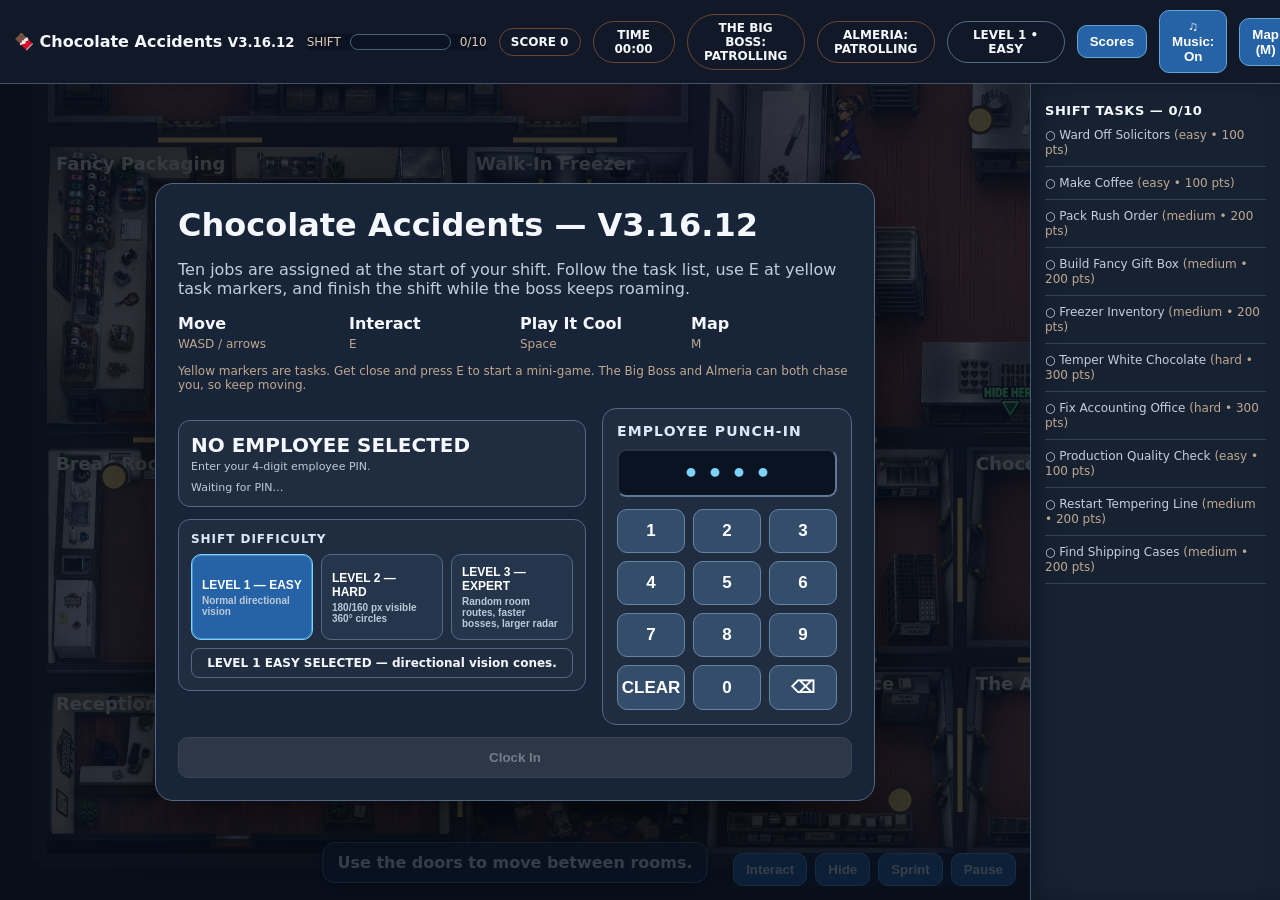
==== commit 3f5ca6f5: "Add files via upload" ====
--- a/index.html
+++ b/index.html
@@ -3,7 +3,7 @@
 <head>
 <meta charset="utf-8" />
 <meta name="viewport" content="width=device-width,initial-scale=1,maximum-scale=1,user-scalable=no" />
-<title>Chocolate Accidents — V3.16.10 Expert Scoreboard</title>
+<title>Chocolate Accidents — V3.16.12 Arcade Expansion</title>
 <style>
 :root{--cream:#fff5e5;--brown:#27180f;--accent:#ffc35c;--danger:#ff6258;--green:#69d18f}
 *{box-sizing:border-box}html,body{margin:0;height:100%;overflow:hidden;background:#100c09;color:var(--cream);font-family:Inter,system-ui,Segoe UI,Arial,sans-serif}
@@ -249,7 +249,7 @@
 </style>
 </head>
 <body><div id="app">
-<div class="topbar"><div class="brand">🍫 <span>Chocolate Accidents</span> <small>V3.16.10</small></div><div class="progress-wrap"><div class="stat">SHIFT</div><div class="bar"><div class="fill" id="shiftFill"></div></div><div class="stat" id="taskCount">0/10</div></div><div class="pill scorePill">SCORE <span id="scoreValue">0</span></div><div class="pill scorePill">TIME <span id="shiftTime">00:00</span></div><div class="pill" id="bossStatus">THE BIG BOSS: PATROLLING</div><div class="pill" id="almeriaStatus">ALMERIA: ACTIVE</div><div class="pill" id="difficultyStatus">LEVEL 1 • EASY</div><button id="scoresBtn">Scores</button><button id="musicBtn" type="button" aria-pressed="true">♫ Music: On</button><button id="tasksToggleBtn" aria-expanded="false">Tasks</button><button id="mapBtn">Map (M)</button><button id="restartBtn">Clock Out</button></div>
+<div class="topbar"><div class="brand">🍫 <span>Chocolate Accidents</span> <small>V3.16.12</small></div><div class="progress-wrap"><div class="stat">SHIFT</div><div class="bar"><div class="fill" id="shiftFill"></div></div><div class="stat" id="taskCount">0/10</div></div><div class="pill scorePill">SCORE <span id="scoreValue">0</span></div><div class="pill scorePill">TIME <span id="shiftTime">00:00</span></div><div class="pill" id="bossStatus">THE BIG BOSS: PATROLLING</div><div class="pill" id="almeriaStatus">ALMERIA: ACTIVE</div><div class="pill" id="difficultyStatus">LEVEL 1 • EASY</div><button id="scoresBtn">Scores</button><button id="musicBtn" type="button" aria-pressed="true">♫ Music: On</button><button id="tasksToggleBtn" aria-expanded="false">Tasks</button><button id="mapBtn">Map (M)</button><button id="restartBtn">Clock Out</button></div>
 <div class="stage" id="stage"><canvas id="game" tabindex="0"></canvas><div class="roomToast" id="roomToast"></div><div class="hint" id="hint">Use the doors to move between rooms.</div>
 <div class="controls" id="actionControls">
   <button id="interactBtn" class="actionBtn interactAction" aria-label="Interact"><span class="actionIcon">✋</span><span class="actionLabel">Interact</span></button>
@@ -302,15 +302,27 @@
           <p>Explore the Hale house, gather evidence, expose a killer, and choose how the truth survives.</p>
           <button type="button" data-arcade-game="the-inheritance">Play The Inheritance</button>
         </div>
+        <div class="arcadeGameCard">
+          <div class="gameIcon">🍫</div>
+          <h3>Cocoa Quest</h3>
+          <p>Run, jump, collect cocoa beans, and battle chocolate monsters in a side-scrolling adventure.</p>
+          <button type="button" data-arcade-game="cocoa-quest">Play Cocoa Quest</button>
+        </div>
+        <div class="arcadeGameCard">
+          <div class="gameIcon">🚀</div>
+          <h3>Temper Tantrum</h3>
+          <p>Fly the maintenance craft through runaway chocolate batches, weapon upgrades, and three bosses.</p>
+          <button type="button" data-arcade-game="temper-tantrum">Play Temper Tantrum</button>
+        </div>
       </div>
-      <div class="arcadeNote">All five arcade games are included directly in this package.</div>
+      <div class="arcadeNote">All seven arcade games are included directly in this package.</div>
     </div>
     <div class="arcadeGameView" id="arcadeGameView">
       <iframe id="arcadeFrame" src="about:blank" title="Chocolate Accidents arcade game" allow="autoplay"></iframe>
     </div>
   </div>
 </div>
-<div class="overlay show" id="startOverlay"><div class="card"><h1>Chocolate Accidents — V3.16.10</h1><p class="sub">Ten jobs are assigned at the start of your shift. Follow the task list, use E at yellow task markers, and finish the shift while the boss keeps roaming.</p><div class="row"><div><b>Move</b><br><span class="small">WASD / arrows</span></div><div><b>Interact</b><br><span class="small">E</span></div><div><b>Play It Cool</b><br><span class="small">Space</span></div><div><b>Map</b><br><span class="small">M</span></div></div><p class="small">Yellow markers are tasks. Get close and press E to start a mini-game. The Big Boss and Almeria can both chase you, so keep moving.</p>
+<div class="overlay show" id="startOverlay"><div class="card"><h1>Chocolate Accidents — V3.16.12</h1><p class="sub">Ten jobs are assigned at the start of your shift. Follow the task list, use E at yellow task markers, and finish the shift while the boss keeps roaming.</p><div class="row"><div><b>Move</b><br><span class="small">WASD / arrows</span></div><div><b>Interact</b><br><span class="small">E</span></div><div><b>Play It Cool</b><br><span class="small">Space</span></div><div><b>Map</b><br><span class="small">M</span></div></div><p class="small">Yellow markers are tasks. Get close and press E to start a mini-game. The Big Boss and Almeria can both chase you, so keep moving.</p>
 <div class="punchWrap" id="punchWrap">
   <div>
     <div class="employeeCard">
@@ -428,7 +440,13 @@
 function elapsedSeconds(){const frozenAt=paused?pauseStartedAt:(arcadeActive&&arcadePauseStartedAt?arcadePauseStartedAt:performance.now());return shiftStartedAt?(running?(frozenAt-shiftStartedAt)/1000:shiftElapsed):0}
 function formatTime(seconds){seconds=Math.max(0,Math.floor(seconds||0));return String(Math.floor(seconds/60)).padStart(2,'0')+':'+String(seconds%60).padStart(2,'0')}
 function taskTier(task){return taskTiers[task.kind]||'medium'}
-function taskPoints(task){return Math.round(tierBase[taskTier(task)]*(gameDifficulty==='hard'?1.5:1))}
+function taskPoints(task){
+  const base=tierBase[taskTier(task)];
+  const hardPoints=Math.round(base*1.5);
+  if(gameDifficulty==='expert')return hardPoints+50;
+  if(gameDifficulty==='hard')return hardPoints;
+  return base;
+}
 function scoreHeaders(extra={}){return {apikey:SCORE_KEY,Authorization:'Bearer '+SCORE_KEY,...extra}}
 function renderBoard(target,rows,valueFn){target.textContent='';if(!rows.length){const empty=document.createElement('div');empty.className='leaderboardEmpty';empty.textContent='No completed shifts yet.';target.appendChild(empty);return}rows.forEach((row,i)=>{const item=document.createElement('div');item.className='leaderboardRow';const rank=document.createElement('b');rank.textContent=String(i+1);const name=document.createElement('span');name.textContent=row.player_initials;const meta=document.createElement('small');meta.className='leaderboardMeta';meta.textContent=(row.difficulty==='expert'?'Level 3':row.difficulty==='hard'?'Level 2':'Level 1')+' • '+row.tasks_completed+' tasks';name.appendChild(meta);const value=document.createElement('b');value.textContent=valueFn(row);item.append(rank,name,value);target.appendChild(item)})}
 async function fetchScores(order,difficulty=''){const params=new URLSearchParams({select:'player_initials,score,completion_seconds,tasks_completed,difficulty,created_at',completed_shift:'eq.true',order,limit:'10'});if(difficulty)params.set('difficulty','eq.'+difficulty);const response=await fetch(SCORE_API+'?'+params,{headers:scoreHeaders()});if(!response.ok)throw new Error('Score service returned '+response.status);return response.json()}
@@ -1405,7 +1423,9 @@
   'fredo-skates':{title:'FREDO SKATES',src:'minigames/fredo-skates/index.html'},
   'pigeon-chase':{title:'PIGEON CHASE',src:'minigames/pigeon-chase/index.html'},
   'reindeer-roundup':{title:'REINDEER ROUNDUP',src:'minigames/reindeer-roundup/index.html'},
-  'the-inheritance':{title:'THE INHERITANCE',src:'minigames/the-inheritance/index.html'}
+  'the-inheritance':{title:'THE INHERITANCE',src:'minigames/the-inheritance/index.html'},
+  'cocoa-quest':{title:'COCOA QUEST',src:'minigames/cocoa-quest/index.html'},
+  'temper-tantrum':{title:'TEMPER TANTRUM',src:'minigames/temper-tantrum/index.html'}
 };
 let currentArcadeGame=null;
 
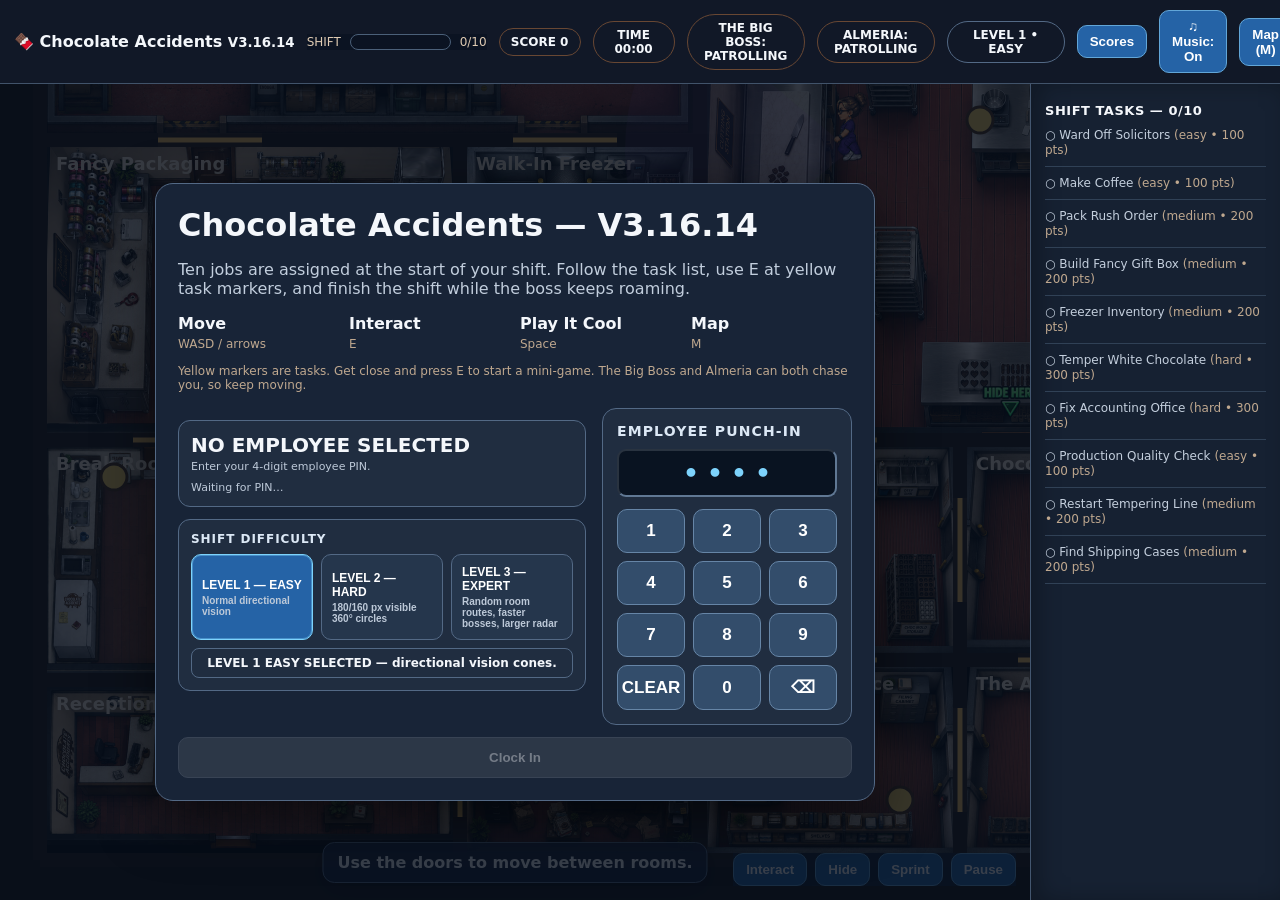
==== commit a06e124a: "Add files via upload" ====
--- a/index.html
+++ b/index.html
@@ -3,7 +3,7 @@
 <head>
 <meta charset="utf-8" />
 <meta name="viewport" content="width=device-width,initial-scale=1,maximum-scale=1,user-scalable=no" />
-<title>Chocolate Accidents — V3.16.12 Arcade Expansion</title>
+<title>Chocolate Accidents — V3.16.14 Night Shift Integration</title>
 <style>
 :root{--cream:#fff5e5;--brown:#27180f;--accent:#ffc35c;--danger:#ff6258;--green:#69d18f}
 *{box-sizing:border-box}html,body{margin:0;height:100%;overflow:hidden;background:#100c09;color:var(--cream);font-family:Inter,system-ui,Segoe UI,Arial,sans-serif}
@@ -249,7 +249,7 @@
 </style>
 </head>
 <body><div id="app">
-<div class="topbar"><div class="brand">🍫 <span>Chocolate Accidents</span> <small>V3.16.12</small></div><div class="progress-wrap"><div class="stat">SHIFT</div><div class="bar"><div class="fill" id="shiftFill"></div></div><div class="stat" id="taskCount">0/10</div></div><div class="pill scorePill">SCORE <span id="scoreValue">0</span></div><div class="pill scorePill">TIME <span id="shiftTime">00:00</span></div><div class="pill" id="bossStatus">THE BIG BOSS: PATROLLING</div><div class="pill" id="almeriaStatus">ALMERIA: ACTIVE</div><div class="pill" id="difficultyStatus">LEVEL 1 • EASY</div><button id="scoresBtn">Scores</button><button id="musicBtn" type="button" aria-pressed="true">♫ Music: On</button><button id="tasksToggleBtn" aria-expanded="false">Tasks</button><button id="mapBtn">Map (M)</button><button id="restartBtn">Clock Out</button></div>
+<div class="topbar"><div class="brand">🍫 <span>Chocolate Accidents</span> <small>V3.16.14</small></div><div class="progress-wrap"><div class="stat">SHIFT</div><div class="bar"><div class="fill" id="shiftFill"></div></div><div class="stat" id="taskCount">0/10</div></div><div class="pill scorePill">SCORE <span id="scoreValue">0</span></div><div class="pill scorePill">TIME <span id="shiftTime">00:00</span></div><div class="pill" id="bossStatus">THE BIG BOSS: PATROLLING</div><div class="pill" id="almeriaStatus">ALMERIA: ACTIVE</div><div class="pill" id="difficultyStatus">LEVEL 1 • EASY</div><button id="scoresBtn">Scores</button><button id="musicBtn" type="button" aria-pressed="true">♫ Music: On</button><button id="tasksToggleBtn" aria-expanded="false">Tasks</button><button id="mapBtn">Map (M)</button><button id="restartBtn">Clock Out</button></div>
 <div class="stage" id="stage"><canvas id="game" tabindex="0"></canvas><div class="roomToast" id="roomToast"></div><div class="hint" id="hint">Use the doors to move between rooms.</div>
 <div class="controls" id="actionControls">
   <button id="interactBtn" class="actionBtn interactAction" aria-label="Interact"><span class="actionIcon">✋</span><span class="actionLabel">Interact</span></button>
@@ -314,15 +314,21 @@
           <p>Fly the maintenance craft through runaway chocolate batches, weapon upgrades, and three bosses.</p>
           <button type="button" data-arcade-game="temper-tantrum">Play Temper Tantrum</button>
         </div>
+        <div class="arcadeGameCard">
+          <div class="gameIcon">🌙</div>
+          <h3>Chocolate Night Shift</h3>
+          <p>Survive three minutes of living chocolate rejects, factory hazards, weapon upgrades, and unstable lights.</p>
+          <button type="button" data-arcade-game="chocolate-night-shift">Play Chocolate Night Shift</button>
+        </div>
       </div>
-      <div class="arcadeNote">All seven arcade games are included directly in this package.</div>
+      <div class="arcadeNote">All eight arcade games are included directly in this package.</div>
     </div>
     <div class="arcadeGameView" id="arcadeGameView">
       <iframe id="arcadeFrame" src="about:blank" title="Chocolate Accidents arcade game" allow="autoplay"></iframe>
     </div>
   </div>
 </div>
-<div class="overlay show" id="startOverlay"><div class="card"><h1>Chocolate Accidents — V3.16.12</h1><p class="sub">Ten jobs are assigned at the start of your shift. Follow the task list, use E at yellow task markers, and finish the shift while the boss keeps roaming.</p><div class="row"><div><b>Move</b><br><span class="small">WASD / arrows</span></div><div><b>Interact</b><br><span class="small">E</span></div><div><b>Play It Cool</b><br><span class="small">Space</span></div><div><b>Map</b><br><span class="small">M</span></div></div><p class="small">Yellow markers are tasks. Get close and press E to start a mini-game. The Big Boss and Almeria can both chase you, so keep moving.</p>
+<div class="overlay show" id="startOverlay"><div class="card"><h1>Chocolate Accidents — V3.16.14</h1><p class="sub">Ten jobs are assigned at the start of your shift. Follow the task list, use E at yellow task markers, and finish the shift while the boss keeps roaming.</p><div class="row"><div><b>Move</b><br><span class="small">WASD / arrows</span></div><div><b>Interact</b><br><span class="small">E</span></div><div><b>Play It Cool</b><br><span class="small">Space</span></div><div><b>Map</b><br><span class="small">M</span></div></div><p class="small">Yellow markers are tasks. Get close and press E to start a mini-game. The Big Boss and Almeria can both chase you, so keep moving.</p>
 <div class="punchWrap" id="punchWrap">
   <div>
     <div class="employeeCard">
@@ -1425,7 +1431,8 @@
   'reindeer-roundup':{title:'REINDEER ROUNDUP',src:'minigames/reindeer-roundup/index.html'},
   'the-inheritance':{title:'THE INHERITANCE',src:'minigames/the-inheritance/index.html'},
   'cocoa-quest':{title:'COCOA QUEST',src:'minigames/cocoa-quest/index.html'},
-  'temper-tantrum':{title:'TEMPER TANTRUM',src:'minigames/temper-tantrum/index.html'}
+  'temper-tantrum':{title:'TEMPER TANTRUM',src:'minigames/temper-tantrum/index.html'},
+  'chocolate-night-shift':{title:'CHOCOLATE NIGHT SHIFT',src:'minigames/chocolate-night-shift/index.html'}
 };
 let currentArcadeGame=null;
 
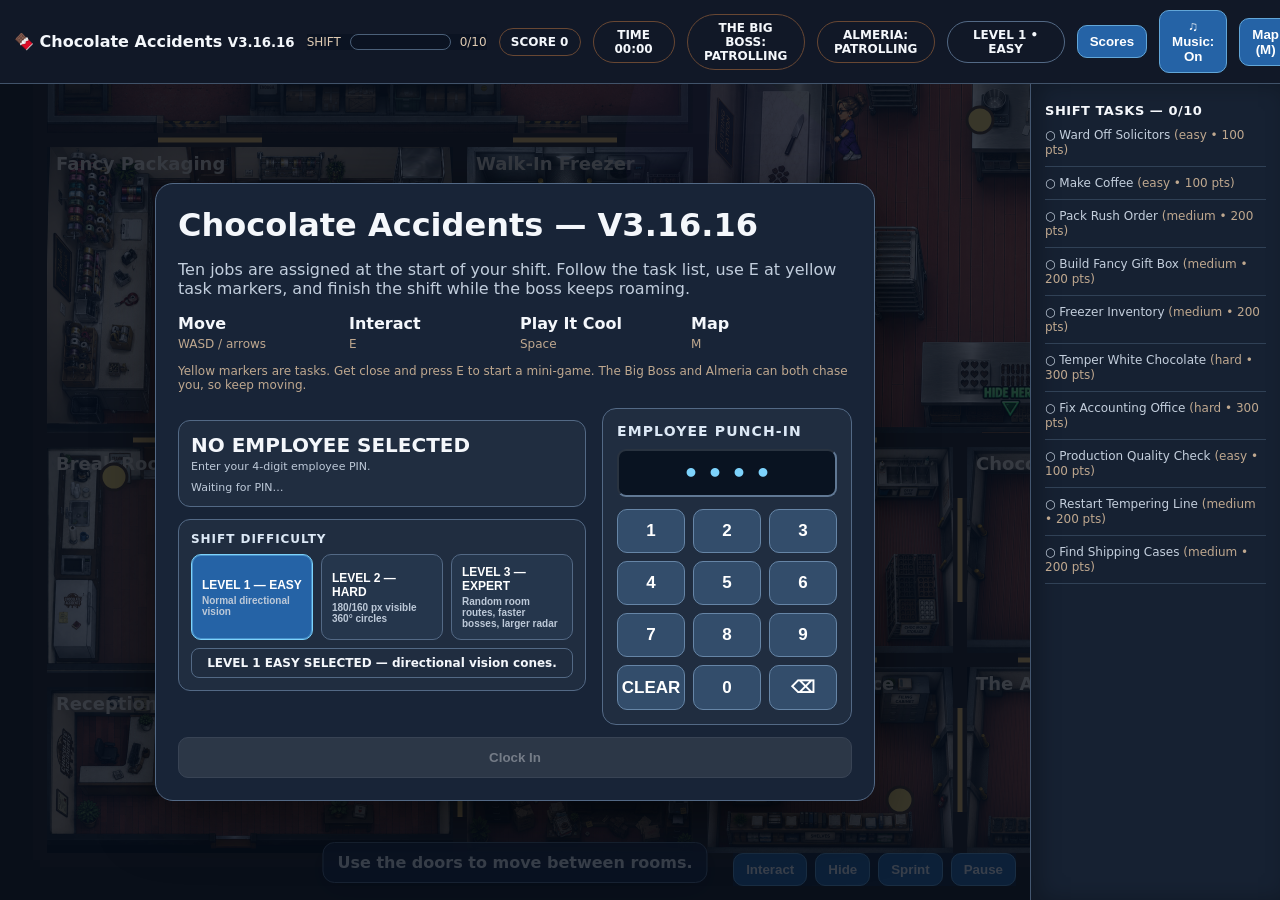
==== commit a821c42a: "Add files via upload" ====
--- a/index.html
+++ b/index.html
@@ -3,7 +3,7 @@
 <head>
 <meta charset="utf-8" />
 <meta name="viewport" content="width=device-width,initial-scale=1,maximum-scale=1,user-scalable=no" />
-<title>Chocolate Accidents — V3.16.14 Night Shift Integration</title>
+<title>Chocolate Accidents — V3.16.16 Responsive Arcade</title>
 <style>
 :root{--cream:#fff5e5;--brown:#27180f;--accent:#ffc35c;--danger:#ff6258;--green:#69d18f}
 *{box-sizing:border-box}html,body{margin:0;height:100%;overflow:hidden;background:#100c09;color:var(--cream);font-family:Inter,system-ui,Segoe UI,Arial,sans-serif}
@@ -171,24 +171,25 @@
 .arcadeBar .arcadeActions{display:flex;gap:8px;align-items:center}
 .arcadeBar button{padding:6px 10px!important;background:#334155!important}
 #backToArcadeBtn{display:none}
-.arcadeMenu{display:flex;flex-direction:column;align-items:center;justify-content:center;gap:18px;padding:24px;overflow:auto;background:radial-gradient(circle at 50% 20%,#1b2d46 0,#0b1220 60%)}
-.arcadeMenu h2{margin:0;font-size:28px;letter-spacing:.08em;color:#f5cf62}
-.arcadeMenu p{margin:0;color:#b8c7d8;text-align:center}
-.arcadeGames{width:min(980px,100%);display:grid;grid-template-columns:repeat(3,minmax(0,1fr));gap:14px}
-.arcadeGameCard{min-height:190px;border:2px solid #526a86;border-radius:16px;background:#17243a;padding:18px;display:flex;flex-direction:column;justify-content:space-between;gap:10px;text-align:left}
+.arcadeMenu{display:flex;flex-direction:column;align-items:center;justify-content:flex-start;gap:8px;padding:12px 16px 10px;overflow:hidden;min-height:0;background:radial-gradient(circle at 50% 20%,#1b2d46 0,#0b1220 60%)}
+.arcadeMenu h2{margin:0;font-size:22px;line-height:1.05;letter-spacing:.08em;color:#f5cf62;flex:0 0 auto}
+.arcadeMenu>p{margin:0;color:#b8c7d8;text-align:center;font-size:12px;line-height:1.25;flex:0 0 auto}
+.arcadeGames{--arcade-cols:4;--arcade-rows:2;width:min(1000px,100%);flex:1 1 auto;min-height:0;display:grid;grid-template-columns:repeat(var(--arcade-cols),minmax(0,1fr));grid-template-rows:repeat(var(--arcade-rows),minmax(0,1fr));gap:9px}
+.arcadeGameCard{min-width:0;min-height:0;overflow:hidden;border:2px solid #526a86;border-radius:12px;background:#17243a;padding:10px 11px;display:flex;flex-direction:column;justify-content:space-between;gap:5px;text-align:left}
 .arcadeGameCard:hover{border-color:#78a9d8;background:#1d304d}
-.arcadeGameCard h3{margin:0;color:#fff;font-size:20px}
-.arcadeGameCard p{margin:0;text-align:left;color:#b9c9da;font-size:13px;line-height:1.4}
-.arcadeGameCard .gameIcon{font-size:38px}
-.arcadeGameCard button{align-self:stretch;margin-top:8px;background:#2563a6!important}
+.arcadeGameCard h3{margin:0;color:#fff;font-size:clamp(13px,1.55vw,17px);line-height:1.05}
+.arcadeGameCard p{margin:0;text-align:left;color:#b9c9da;font-size:clamp(9px,1.05vw,11px);line-height:1.2;display:-webkit-box;-webkit-box-orient:vertical;-webkit-line-clamp:2;overflow:hidden}
+.arcadeGameCard .gameIcon{font-size:clamp(20px,2.7vw,30px);line-height:1}
+.arcadeGameCard button{align-self:stretch;margin-top:2px;padding:6px 7px!important;min-height:30px;font-size:11px;background:#2563a6!important}
+.arcadeNote{flex:0 0 auto}
 .arcadeGameView{display:none;min-height:0;background:#08090c}
 .arcadeGameView.show{display:block}
 #arcadeFrame{display:block;width:100%;height:100%;border:0;background:#08090c}
 .arcadeNote{font-size:11px;color:#91a2b6}
 @media(max-width:760px){
-  .arcadeOverlay{padding:4px}.arcadeShell{border-radius:10px}.arcadeBar{font-size:11px;padding:5px 7px}
-  .arcadeGames{grid-template-columns:1fr}.arcadeGameCard{min-height:130px;padding:12px}
-  .arcadeMenu{padding:12px}.arcadeMenu h2{font-size:21px}
+  .arcadeOverlay{padding:4px}.arcadeShell{border-radius:10px}.arcadeBar{font-size:10px;padding:5px 7px;gap:5px}.arcadePauseNotice{display:none}
+  .arcadeMenu{padding:8px;gap:6px}.arcadeMenu h2{font-size:18px}.arcadeMenu>p{font-size:10px}
+  .arcadeGames{gap:6px}.arcadeGameCard{padding:7px;border-radius:9px}.arcadeGameCard p{font-size:9px;-webkit-line-clamp:1}.arcadeGameCard button{font-size:9px;padding:5px!important;min-height:27px}
 }
 
 
@@ -249,7 +250,7 @@
 </style>
 </head>
 <body><div id="app">
-<div class="topbar"><div class="brand">🍫 <span>Chocolate Accidents</span> <small>V3.16.14</small></div><div class="progress-wrap"><div class="stat">SHIFT</div><div class="bar"><div class="fill" id="shiftFill"></div></div><div class="stat" id="taskCount">0/10</div></div><div class="pill scorePill">SCORE <span id="scoreValue">0</span></div><div class="pill scorePill">TIME <span id="shiftTime">00:00</span></div><div class="pill" id="bossStatus">THE BIG BOSS: PATROLLING</div><div class="pill" id="almeriaStatus">ALMERIA: ACTIVE</div><div class="pill" id="difficultyStatus">LEVEL 1 • EASY</div><button id="scoresBtn">Scores</button><button id="musicBtn" type="button" aria-pressed="true">♫ Music: On</button><button id="tasksToggleBtn" aria-expanded="false">Tasks</button><button id="mapBtn">Map (M)</button><button id="restartBtn">Clock Out</button></div>
+<div class="topbar"><div class="brand">🍫 <span>Chocolate Accidents</span> <small>V3.16.16</small></div><div class="progress-wrap"><div class="stat">SHIFT</div><div class="bar"><div class="fill" id="shiftFill"></div></div><div class="stat" id="taskCount">0/10</div></div><div class="pill scorePill">SCORE <span id="scoreValue">0</span></div><div class="pill scorePill">TIME <span id="shiftTime">00:00</span></div><div class="pill" id="bossStatus">THE BIG BOSS: PATROLLING</div><div class="pill" id="almeriaStatus">ALMERIA: ACTIVE</div><div class="pill" id="difficultyStatus">LEVEL 1 • EASY</div><button id="scoresBtn">Scores</button><button id="musicBtn" type="button" aria-pressed="true">♫ Music: On</button><button id="tasksToggleBtn" aria-expanded="false">Tasks</button><button id="mapBtn">Map (M)</button><button id="restartBtn">Clock Out</button></div>
 <div class="stage" id="stage"><canvas id="game" tabindex="0"></canvas><div class="roomToast" id="roomToast"></div><div class="hint" id="hint">Use the doors to move between rooms.</div>
 <div class="controls" id="actionControls">
   <button id="interactBtn" class="actionBtn interactAction" aria-label="Interact"><span class="actionIcon">✋</span><span class="actionLabel">Interact</span></button>
@@ -320,15 +321,21 @@
           <p>Survive three minutes of living chocolate rejects, factory hazards, weapon upgrades, and unstable lights.</p>
           <button type="button" data-arcade-game="chocolate-night-shift">Play Chocolate Night Shift</button>
         </div>
+        <div class="arcadeGameCard">
+          <div class="gameIcon">🥶</div>
+          <h3>The Walk-In</h3>
+          <p>Enter the freezer, complete the inspection tasks, hold back the Shadow with your flashlight, and carry the Sea Salt Truffles out.</p>
+          <button type="button" data-arcade-game="the-walk-in">Play The Walk-In</button>
+        </div>
       </div>
-      <div class="arcadeNote">All eight arcade games are included directly in this package.</div>
+      <div class="arcadeNote">All nine arcade games are included directly in this package.</div>
     </div>
     <div class="arcadeGameView" id="arcadeGameView">
       <iframe id="arcadeFrame" src="about:blank" title="Chocolate Accidents arcade game" allow="autoplay"></iframe>
     </div>
   </div>
 </div>
-<div class="overlay show" id="startOverlay"><div class="card"><h1>Chocolate Accidents — V3.16.14</h1><p class="sub">Ten jobs are assigned at the start of your shift. Follow the task list, use E at yellow task markers, and finish the shift while the boss keeps roaming.</p><div class="row"><div><b>Move</b><br><span class="small">WASD / arrows</span></div><div><b>Interact</b><br><span class="small">E</span></div><div><b>Play It Cool</b><br><span class="small">Space</span></div><div><b>Map</b><br><span class="small">M</span></div></div><p class="small">Yellow markers are tasks. Get close and press E to start a mini-game. The Big Boss and Almeria can both chase you, so keep moving.</p>
+<div class="overlay show" id="startOverlay"><div class="card"><h1>Chocolate Accidents — V3.16.16</h1><p class="sub">Ten jobs are assigned at the start of your shift. Follow the task list, use E at yellow task markers, and finish the shift while the boss keeps roaming.</p><div class="row"><div><b>Move</b><br><span class="small">WASD / arrows</span></div><div><b>Interact</b><br><span class="small">E</span></div><div><b>Play It Cool</b><br><span class="small">Space</span></div><div><b>Map</b><br><span class="small">M</span></div></div><p class="small">Yellow markers are tasks. Get close and press E to start a mini-game. The Big Boss and Almeria can both chase you, so keep moving.</p>
 <div class="punchWrap" id="punchWrap">
   <div>
     <div class="employeeCard">
@@ -1432,9 +1439,24 @@
   'the-inheritance':{title:'THE INHERITANCE',src:'minigames/the-inheritance/index.html'},
   'cocoa-quest':{title:'COCOA QUEST',src:'minigames/cocoa-quest/index.html'},
   'temper-tantrum':{title:'TEMPER TANTRUM',src:'minigames/temper-tantrum/index.html'},
-  'chocolate-night-shift':{title:'CHOCOLATE NIGHT SHIFT',src:'minigames/chocolate-night-shift/index.html'}
+  'chocolate-night-shift':{title:'CHOCOLATE NIGHT SHIFT',src:'minigames/chocolate-night-shift/index.html'},
+  'the-walk-in':{title:'THE WALK-IN',src:'minigames/the-walk-in/index.html'}
 };
 let currentArcadeGame=null;
+
+function fitArcadeGameGrid(){
+  const grid=document.querySelector('.arcadeGames');
+  if(!grid)return;
+  const count=grid.querySelectorAll('.arcadeGameCard').length;
+  if(!count)return;
+  const wide=window.innerWidth>760;
+  const cols=wide?Math.max(2,Math.ceil(Math.sqrt(count*1.7))):Math.max(2,Math.ceil(Math.sqrt(count*1.15)));
+  const rows=Math.ceil(count/cols);
+  grid.style.setProperty('--arcade-cols',cols);
+  grid.style.setProperty('--arcade-rows',rows);
+}
+
+window.addEventListener('resize',()=>{if(arcadeActive&&!currentArcadeGame)fitArcadeGameGrid()});
 
 function showArcadeMenu(){
   currentArcadeGame=null;
@@ -1443,6 +1465,7 @@
   ui.arcadeGameView.classList.remove('show');
   ui.backToArcadeBtn.style.display='none';
   ui.arcadeFrame.src='about:blank';
+  fitArcadeGameGrid();
   keys={};
   try{window.focus()}catch(e){}
   setTimeout(()=>{
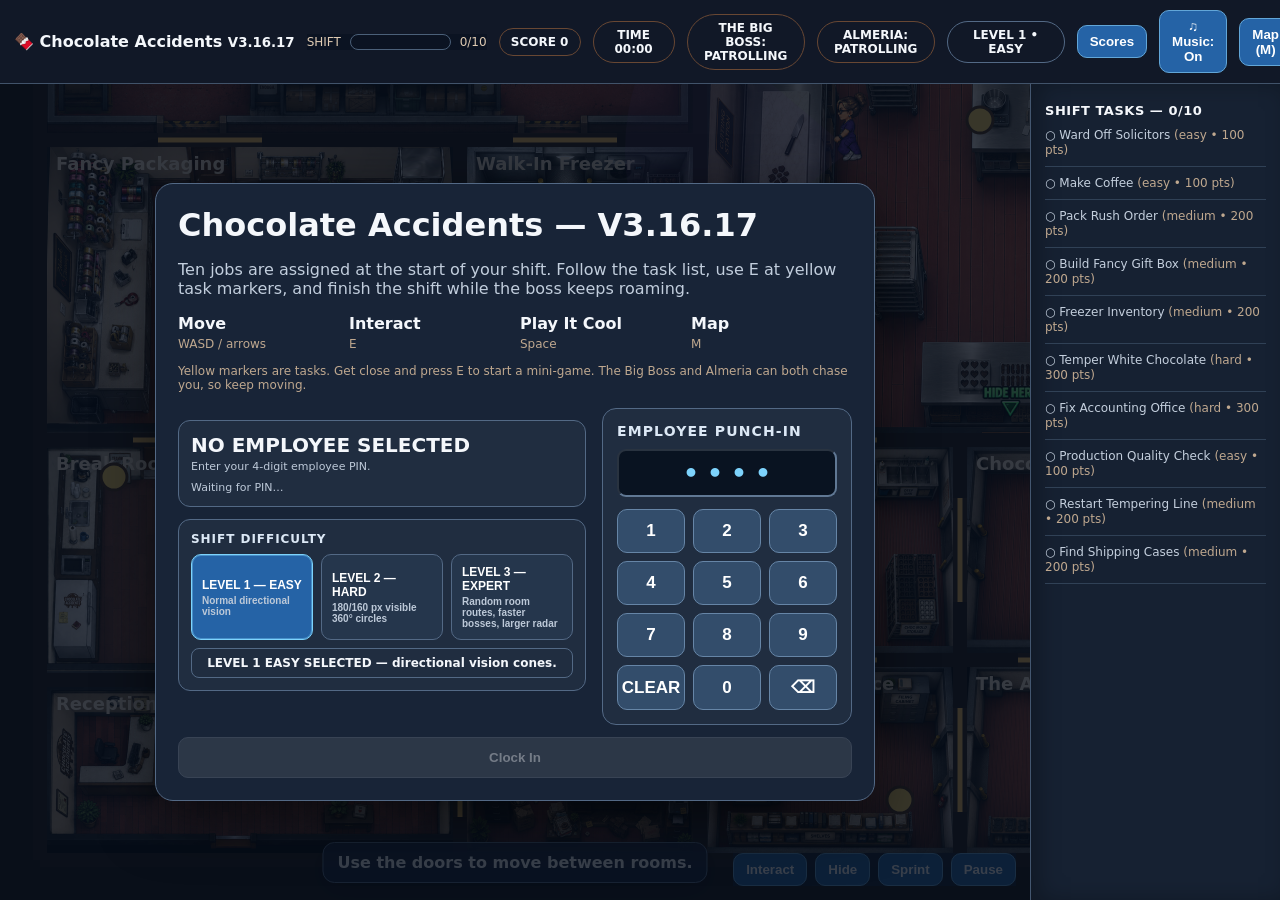
==== commit 48fd587e: "Add files via upload" ====
--- a/index.html
+++ b/index.html
@@ -3,7 +3,7 @@
 <head>
 <meta charset="utf-8" />
 <meta name="viewport" content="width=device-width,initial-scale=1,maximum-scale=1,user-scalable=no" />
-<title>Chocolate Accidents — V3.16.16 Responsive Arcade</title>
+<title>Chocolate Accidents — V3.16.17 Production Panic Arcade</title>
 <style>
 :root{--cream:#fff5e5;--brown:#27180f;--accent:#ffc35c;--danger:#ff6258;--green:#69d18f}
 *{box-sizing:border-box}html,body{margin:0;height:100%;overflow:hidden;background:#100c09;color:var(--cream);font-family:Inter,system-ui,Segoe UI,Arial,sans-serif}
@@ -250,7 +250,7 @@
 </style>
 </head>
 <body><div id="app">
-<div class="topbar"><div class="brand">🍫 <span>Chocolate Accidents</span> <small>V3.16.16</small></div><div class="progress-wrap"><div class="stat">SHIFT</div><div class="bar"><div class="fill" id="shiftFill"></div></div><div class="stat" id="taskCount">0/10</div></div><div class="pill scorePill">SCORE <span id="scoreValue">0</span></div><div class="pill scorePill">TIME <span id="shiftTime">00:00</span></div><div class="pill" id="bossStatus">THE BIG BOSS: PATROLLING</div><div class="pill" id="almeriaStatus">ALMERIA: ACTIVE</div><div class="pill" id="difficultyStatus">LEVEL 1 • EASY</div><button id="scoresBtn">Scores</button><button id="musicBtn" type="button" aria-pressed="true">♫ Music: On</button><button id="tasksToggleBtn" aria-expanded="false">Tasks</button><button id="mapBtn">Map (M)</button><button id="restartBtn">Clock Out</button></div>
+<div class="topbar"><div class="brand">🍫 <span>Chocolate Accidents</span> <small>V3.16.17</small></div><div class="progress-wrap"><div class="stat">SHIFT</div><div class="bar"><div class="fill" id="shiftFill"></div></div><div class="stat" id="taskCount">0/10</div></div><div class="pill scorePill">SCORE <span id="scoreValue">0</span></div><div class="pill scorePill">TIME <span id="shiftTime">00:00</span></div><div class="pill" id="bossStatus">THE BIG BOSS: PATROLLING</div><div class="pill" id="almeriaStatus">ALMERIA: ACTIVE</div><div class="pill" id="difficultyStatus">LEVEL 1 • EASY</div><button id="scoresBtn">Scores</button><button id="musicBtn" type="button" aria-pressed="true">♫ Music: On</button><button id="tasksToggleBtn" aria-expanded="false">Tasks</button><button id="mapBtn">Map (M)</button><button id="restartBtn">Clock Out</button></div>
 <div class="stage" id="stage"><canvas id="game" tabindex="0"></canvas><div class="roomToast" id="roomToast"></div><div class="hint" id="hint">Use the doors to move between rooms.</div>
 <div class="controls" id="actionControls">
   <button id="interactBtn" class="actionBtn interactAction" aria-label="Interact"><span class="actionIcon">✋</span><span class="actionLabel">Interact</span></button>
@@ -327,15 +327,21 @@
           <p>Enter the freezer, complete the inspection tasks, hold back the Shadow with your flashlight, and carry the Sea Salt Truffles out.</p>
           <button type="button" data-arcade-game="the-walk-in">Play The Walk-In</button>
         </div>
+        <div class="arcadeGameCard">
+          <div class="gameIcon">🏭</div>
+          <h3>Production Panic</h3>
+          <p>Build factory defenses, manage the conveyor, and stop production-floor chaos from breaking through.</p>
+          <button type="button" data-arcade-game="production-panic">Play Production Panic</button>
+        </div>
       </div>
-      <div class="arcadeNote">All nine arcade games are included directly in this package.</div>
+      <div class="arcadeNote">All ten arcade games are included directly in this package.</div>
     </div>
     <div class="arcadeGameView" id="arcadeGameView">
       <iframe id="arcadeFrame" src="about:blank" title="Chocolate Accidents arcade game" allow="autoplay"></iframe>
     </div>
   </div>
 </div>
-<div class="overlay show" id="startOverlay"><div class="card"><h1>Chocolate Accidents — V3.16.16</h1><p class="sub">Ten jobs are assigned at the start of your shift. Follow the task list, use E at yellow task markers, and finish the shift while the boss keeps roaming.</p><div class="row"><div><b>Move</b><br><span class="small">WASD / arrows</span></div><div><b>Interact</b><br><span class="small">E</span></div><div><b>Play It Cool</b><br><span class="small">Space</span></div><div><b>Map</b><br><span class="small">M</span></div></div><p class="small">Yellow markers are tasks. Get close and press E to start a mini-game. The Big Boss and Almeria can both chase you, so keep moving.</p>
+<div class="overlay show" id="startOverlay"><div class="card"><h1>Chocolate Accidents — V3.16.17</h1><p class="sub">Ten jobs are assigned at the start of your shift. Follow the task list, use E at yellow task markers, and finish the shift while the boss keeps roaming.</p><div class="row"><div><b>Move</b><br><span class="small">WASD / arrows</span></div><div><b>Interact</b><br><span class="small">E</span></div><div><b>Play It Cool</b><br><span class="small">Space</span></div><div><b>Map</b><br><span class="small">M</span></div></div><p class="small">Yellow markers are tasks. Get close and press E to start a mini-game. The Big Boss and Almeria can both chase you, so keep moving.</p>
 <div class="punchWrap" id="punchWrap">
   <div>
     <div class="employeeCard">
@@ -1440,7 +1446,8 @@
   'cocoa-quest':{title:'COCOA QUEST',src:'minigames/cocoa-quest/index.html'},
   'temper-tantrum':{title:'TEMPER TANTRUM',src:'minigames/temper-tantrum/index.html'},
   'chocolate-night-shift':{title:'CHOCOLATE NIGHT SHIFT',src:'minigames/chocolate-night-shift/index.html'},
-  'the-walk-in':{title:'THE WALK-IN',src:'minigames/the-walk-in/index.html'}
+  'the-walk-in':{title:'THE WALK-IN',src:'minigames/the-walk-in/index.html'},
+  'production-panic':{title:'PRODUCTION PANIC',src:'minigames/production-panic/index.html'}
 };
 let currentArcadeGame=null;
 
